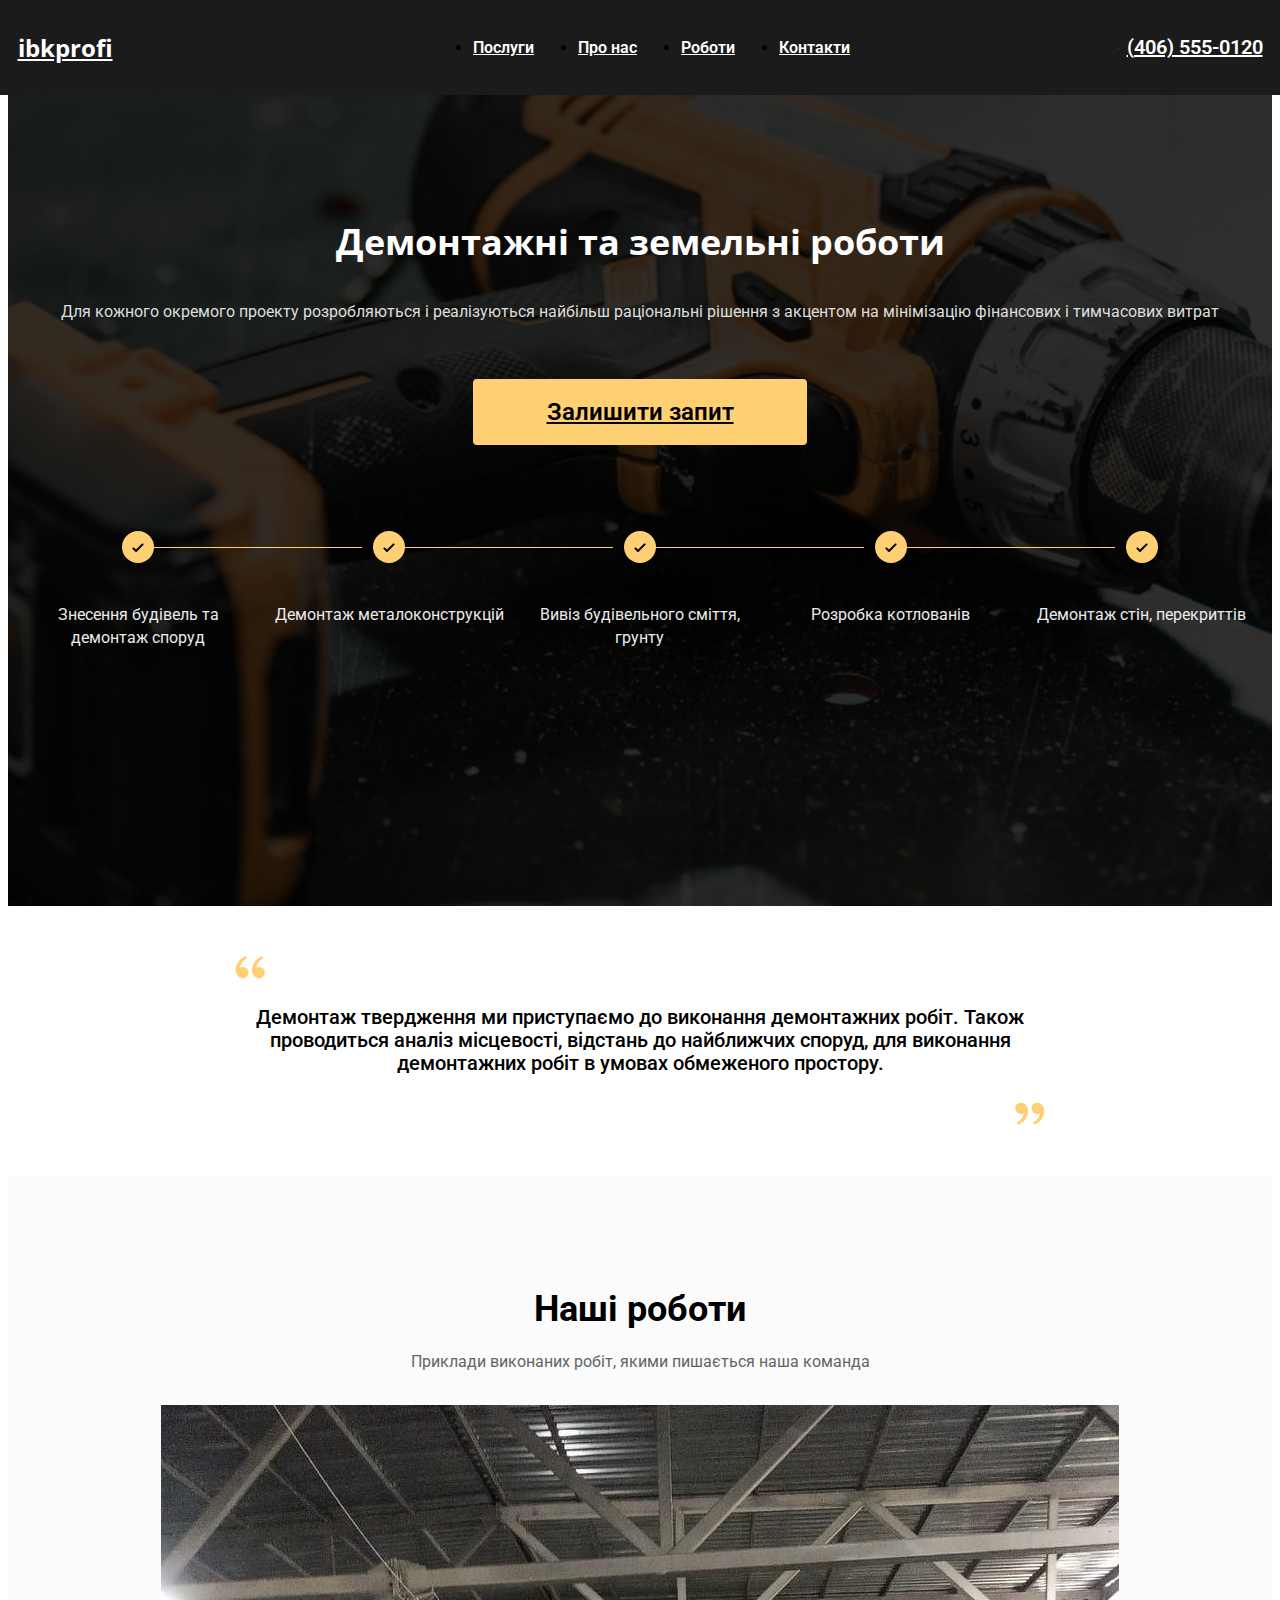
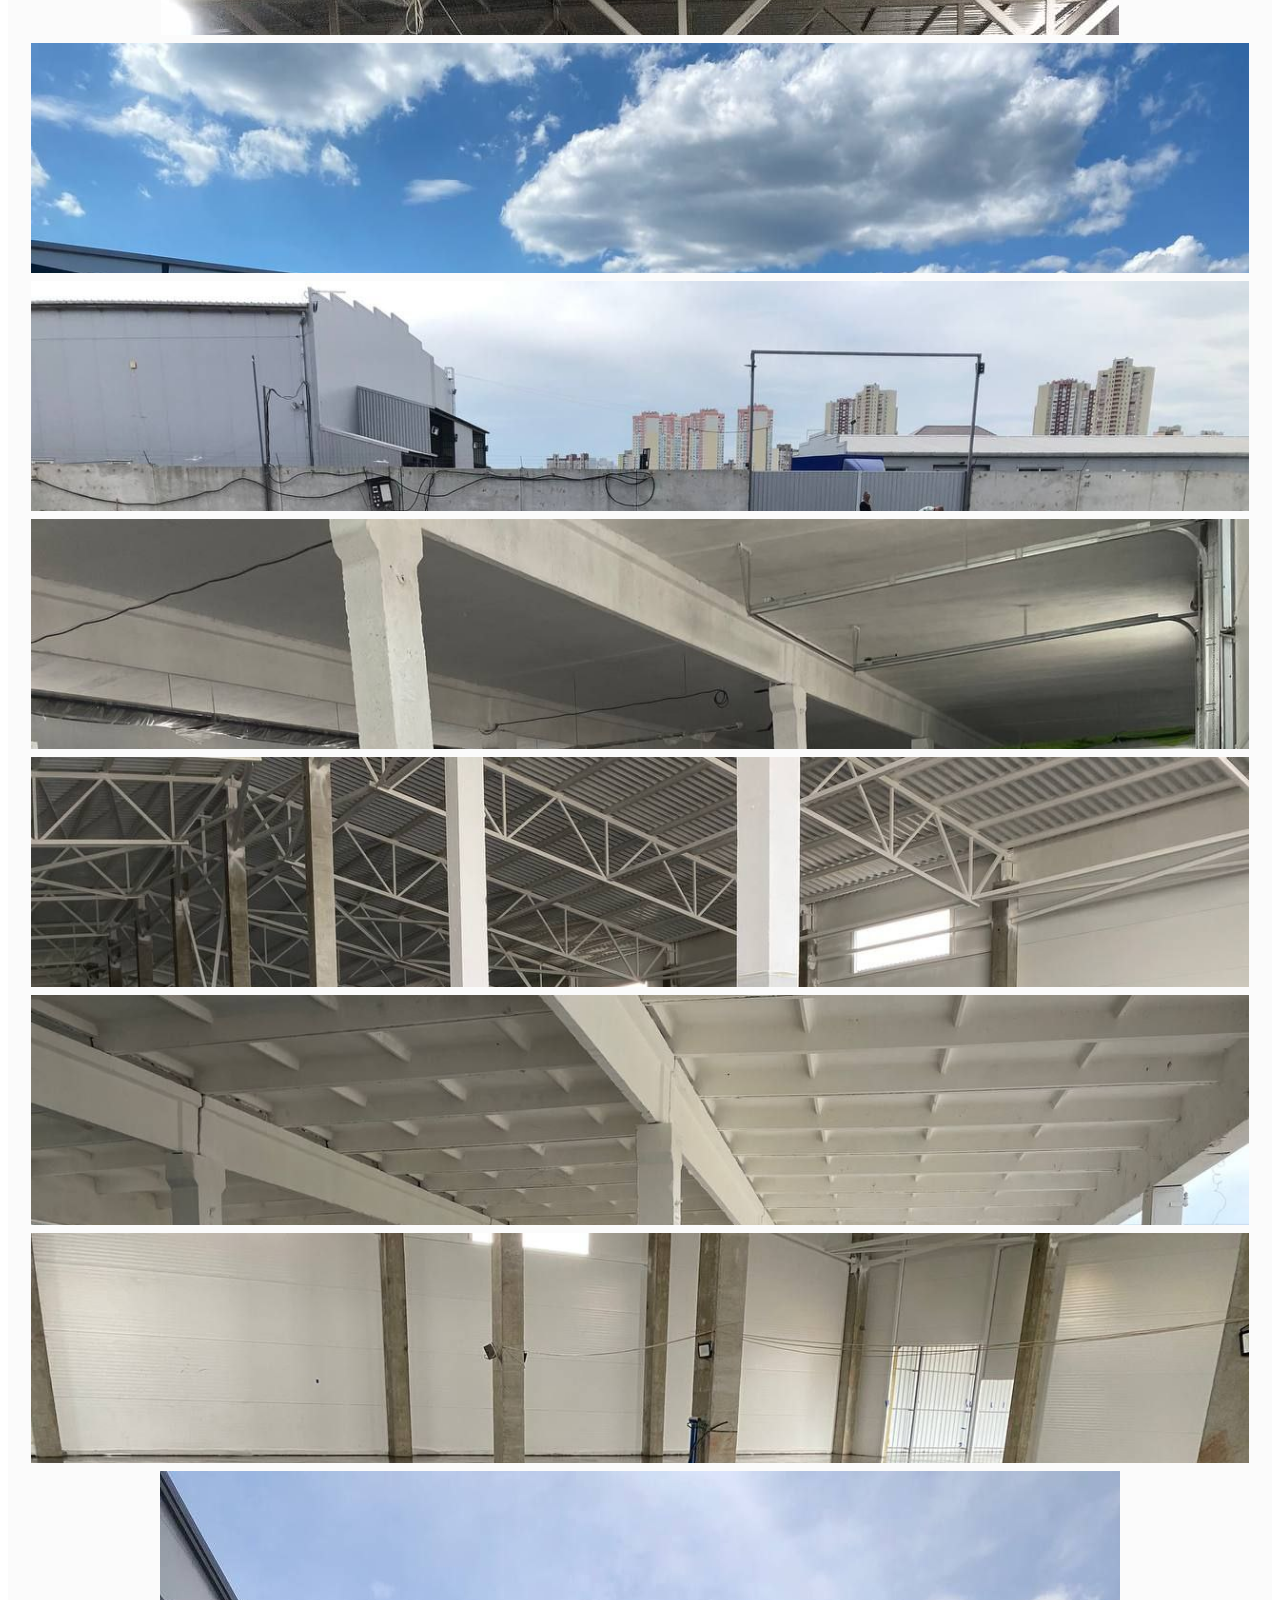
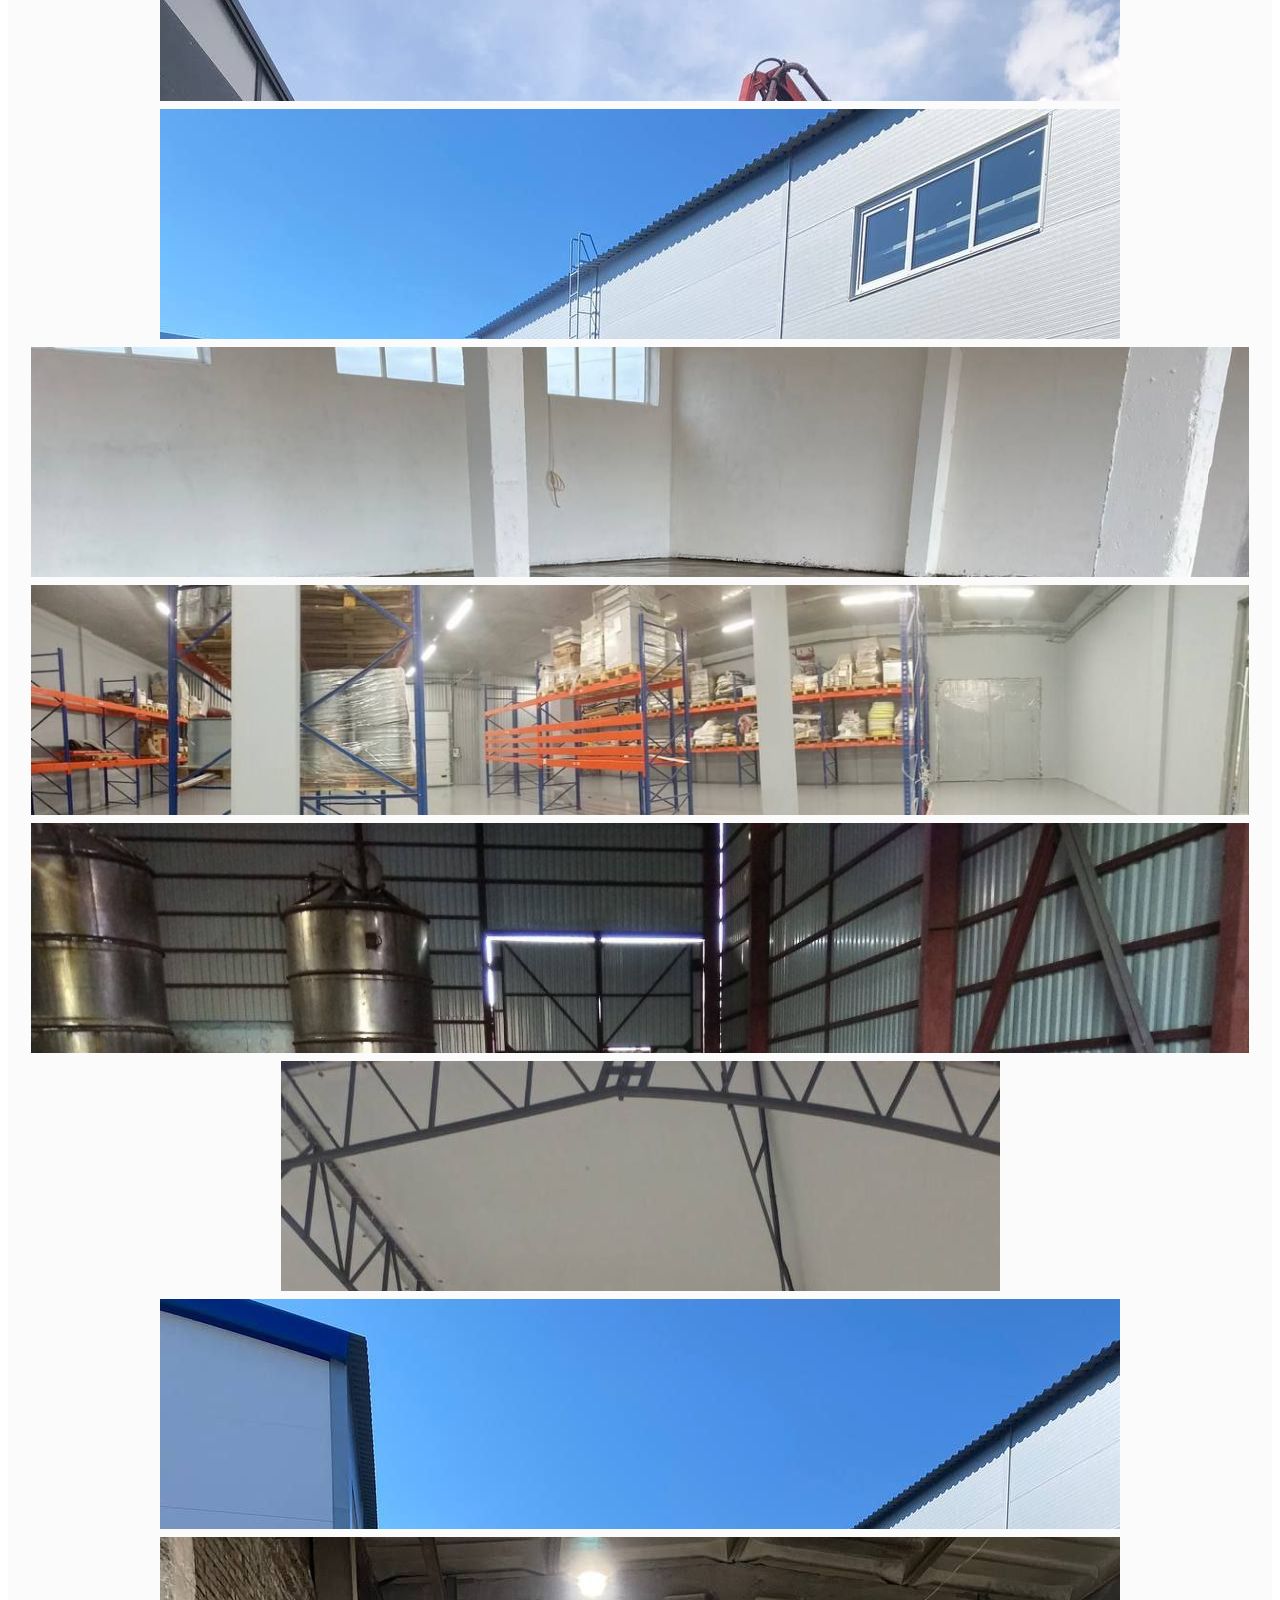
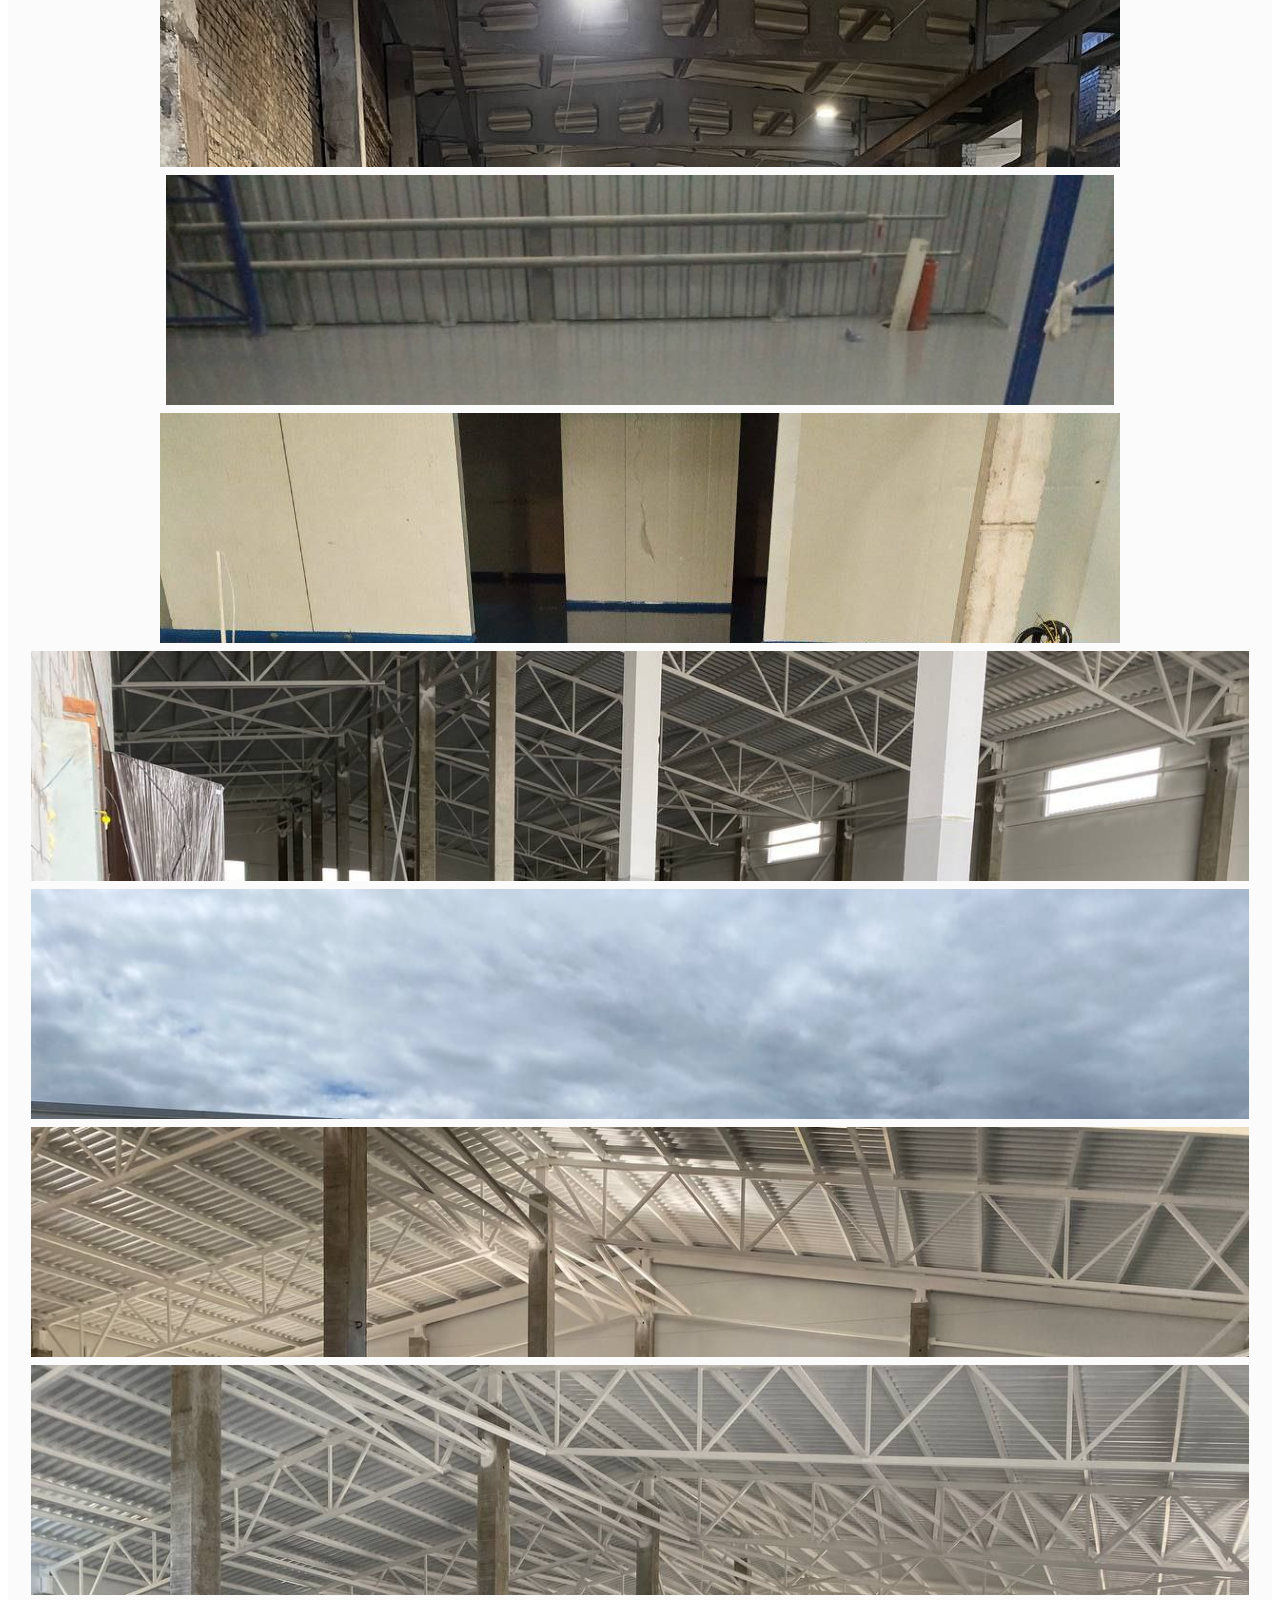
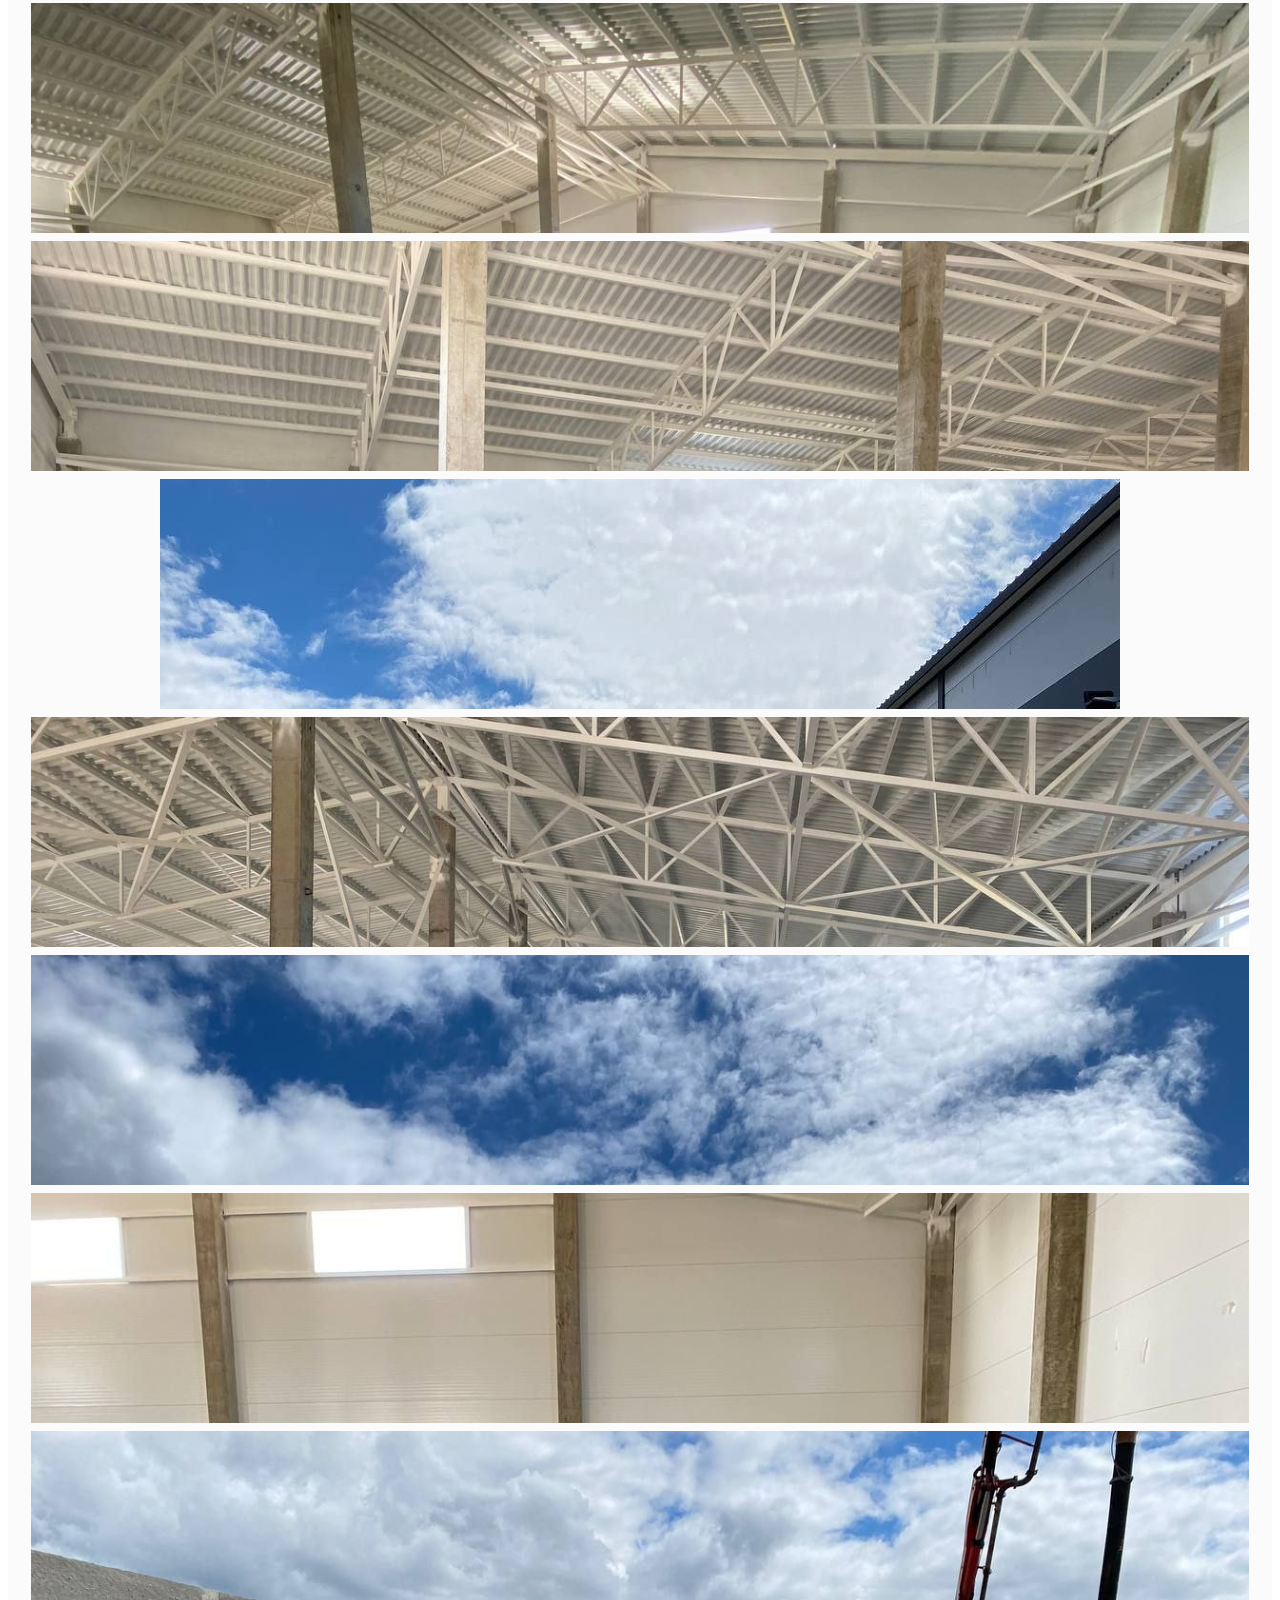
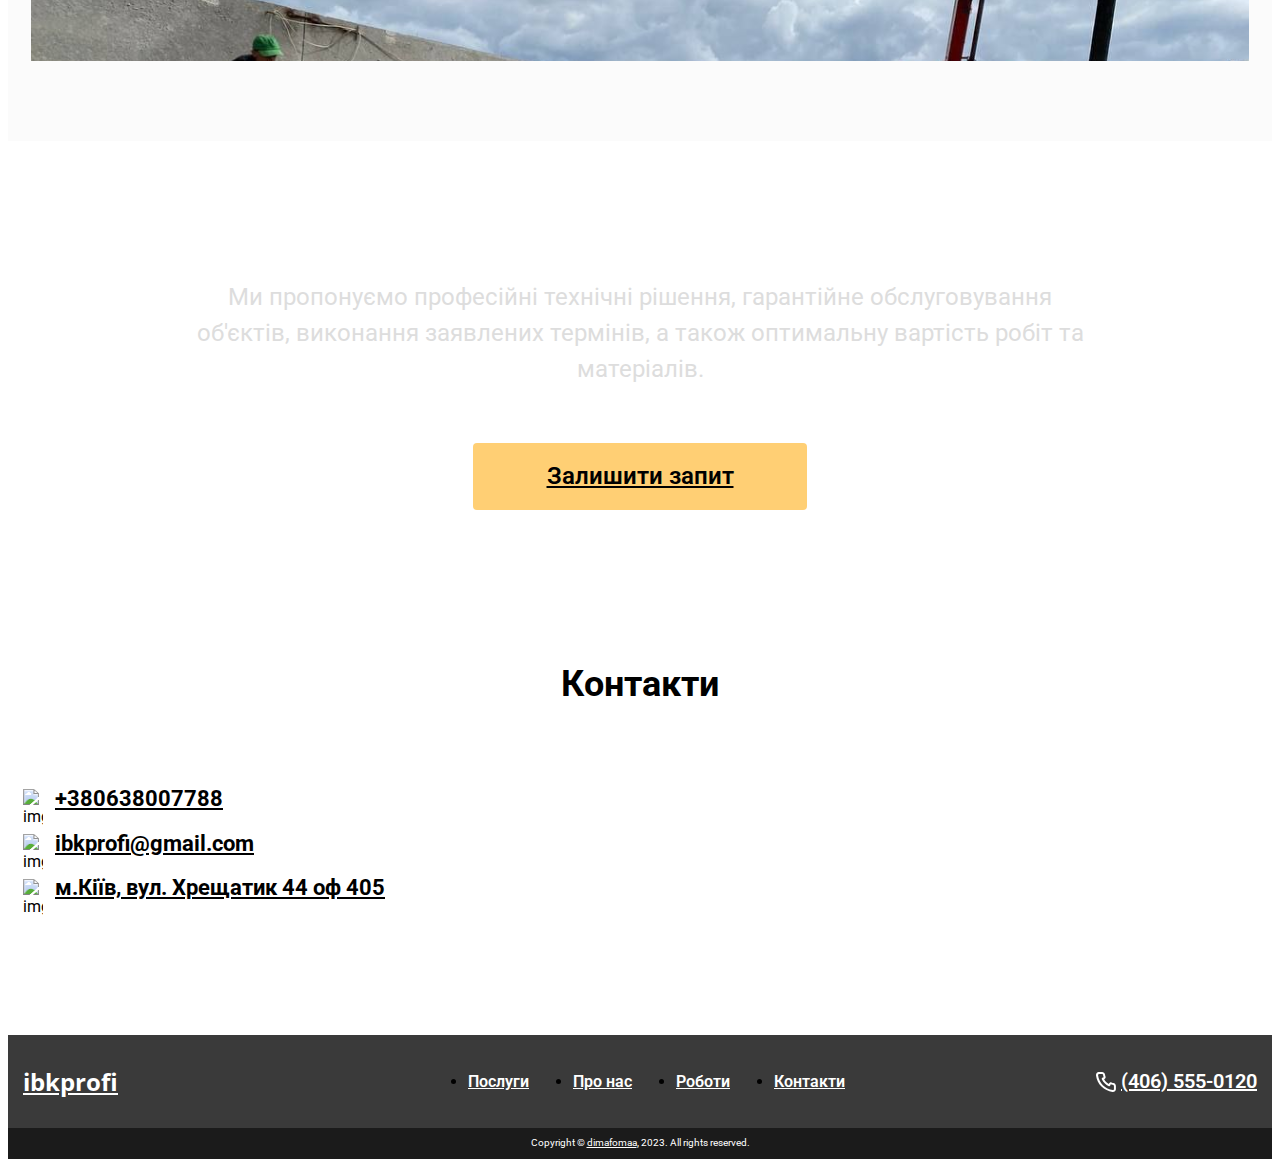
==== dismantling.html @ 8e1c9a61 "Add files via upload" ====
<!DOCTYPE html>
<html lang="uk">
<head>
    <meta charset="UTF-8">
    <meta http-equiv="X-UA-Compatible" content="IE=edge">
    <meta name="viewport" content="width=device-width, initial-scale=1.0">

    <link href="https://fonts.googleapis.com/css?family=Roboto:100,300,regular,500700&display=swap" rel="stylesheet">
    <link href="https://fonts.googleapis.com/css?family=Open+Sans:300,regular,500,600,700,800&display=swap" rel="stylesheet">

    <link rel="stylesheet" href="https://cdnjs.cloudflare.com/ajax/libs/magnific-popup.js/1.1.0/magnific-popup.css">


    <link rel="apple-touch-icon" sizes="180x180" href="img/favicon/apple-touch-icon.png">
    <link rel="icon" type="image/png" sizes="32x32" href="img/favicon/favicon-32x32.png">
    <link rel="icon" type="image/png" sizes="16x16" href="img/favicon/favicon-16x16.png">
    <link rel="manifest" href="img/favicon/site.webmanifest">
    <link rel="mask-icon" href="img/favicon/safari-pinned-tab.svg" color="#5bbad5">
    <meta name="msapplication-TileColor" content="#2b5797">
    <meta name="theme-color" content="#000000">
    
    <link rel="stylesheet" href="css/style.css">
    

    <title>Демонтажні та земельні роботи</title>
</head>
<body>
    <div class="wrapper">
    
        <header class="header lock-padding">
            <div class="container">
                <div class="header__inner">
                    <a href="/" class="header__logo">
                        ibkprofi
                    </a>
                    <nav class="menu">
                        <ul class="menu__list">
                            <li class="menu__item">
                                <a href="index.html#service" class="menu__link">Послуги</a>
                            </li>
                            <li class="menu__item">
                                <a href="index.html#about" class="menu__link">Про нас</a>
                            </li>
                            <li class="menu__item">
                                <a href="#work" class="menu__link">Роботи</a>
                            </li>
                            <li class="menu__item">
                                <a href="#contact" class="menu__link">Контакти</a>
                            </li>
                        </ul>
                    </nav>
                    <div class="header__button">
                        <svg width="21" height="20" viewBox="0 0 21 20" xmlns="http://www.w3.org/2000/svg">
                            <path d="M18.44 10.9999C18.22 10.9999 17.99 10.9299 17.77 10.8799C17.3245 10.7817 16.8867 10.6514 16.46 10.4899C15.9961 10.3211 15.4861 10.3299 15.0283 10. 5145C14.5705 10.6991 14.1971 11.0465 13.98 11.4899L13.76 11.9399C12.786 11.398 11.891 10.7251 11.1 9.93987C10.3148 9.14888 9.64182 8.25387 9.1 7.27987L9.52 6.99987C9.96337 6.78278 10.3108 6.4094 10.4954 5.95156C10.68 5.49372 10.6888 4.98378 10.52 4.51987C10.3612 4.09229 10.2309 3.65467 10.13 3.20987C10.08 2.98987 10.04 2.75987 10.01 2.52987C9.88857 1.82549 9.51963 1.18761 8.96962 0.731107C8.41962 0.274605 7.7247 0.0294769 7.01 0.0398681H4.01C3.57903 0.0358215 3.15225 0.124682 2.75871 0.300399C2.36517 0.476116 2.01411 0.734564 1.72943 1.05815C1.44475 1.38174 1.23314 1.76286 1.10899 2.17558C0.984843 2.5883 0.951081 3.02293 1.01 3.44987C1.54274 7.63925 3.45603 11.5317 6.44765 14.5125C9.43928 17.4933 13.3387 19.3924 17.53 19.9099H17.91C18.6474 19.9109 19.3594 19.6404 19.91 19.1499C20.2264 18.8669 20.4791 18.52 20.6515 18.1322C20.8239 17.7443 20.912 17.3243 20.91 16.8999V13.8999C20.8978 13.2053 20.6448 12.5364 20.1943 12.0075C19.7439 11.4786 19.1238 11.1225 18.44 10.9999ZM18.94 16.9999C18.9398 17.1419 18.9094 17.2822 18.8508 17.4115C18.7922 17.5408 18.7067 17.6562 18.6 17.7499C18.4883 17.8463 18.3576 17.9184 18.2164 17.9615C18.0752 18.0045 17.9266 18.0176 17.78 17.9999C14.0349 17.5197 10.5562 15.8064 7.89272 13.1302C5.2292 10.454 3.53241 6.96721 3.07 3.21987C3.05409 3.07339 3.06803 2.9252 3.111 2.78426C3.15397 2.64332 3.22507 2.51256 3.32 2.39987C3.41371 2.2932 3.52906 2.20771 3.65838 2.14909C3.7877 2.09046 3.92802 2.06005 4.07 2.05987H7.07C7.30255 2.05469 7.52962 2.13075 7.71215 2.27494C7.89467 2.41913 8.02121 2.62244 8.07 2.84987C8.11 3.1232 8.16 3.3932 8.22 3.65987C8.33552 4.18701 8.48926 4.70505 8.68 5.20987L7.28 5.85987C7.1603 5.91479 7.05262 5.99281 6.96316 6.08946C6.87369 6.18611 6.8042 6.29948 6.75867 6.42306C6.71314 6.54664 6.69247 6.678 6.69785 6.80959C6.70323 6.94118 6.73454 7.07041 6.79 7.18987C8.2292 10.2726 10.7072 12.7507 13.79 14.1899C14.0335 14.2899 14.3065 14.2899 14.55 14.1899C14.6747 14.1453 14.7893 14.0763 14.8872 13.9871C14.985 13.8978 15.0642 13.79 15.12 13.6699L15.74 12.2699C16.257 12.4547 16.7846 12.6084 17.32 12.7299C17.5867 12.7899 17.8567 12.8399 18.13 12.8799C18.3574 12.9287 18.5607 13.0552 18.7049 13.2377C18.8491 13.4202 18.9252 13.6473 18.92 13.8799L18.94 16.9999Z" fill="#ffffff"/>
                            </svg>

                        <a href="tel:+384065550120" class="header__btn">(406) 555-0120</a>
                    </div>
                    <div class="header__burger">
                        <span></span>
                    </div>
                </div>
            </div>
        </header>
    
        <main class="main">
            <div class="home home-page1">
                <div class="container">
                    <div class="home__inner home-page3__inner">
                        <h1 class="home__title home-page2__title">Демонтажні та земельні роботи</h1>
                        <p class="home__subtitle home-page2__subtitle">Для кожного окремого проекту розробляються і реалізуються найбільш раціональні рішення з акцентом на мінімізацію фінансових і тимчасових витрат</p>
                        <a href="#popup-cons" class="home__btn btn popup-link">Залишити запит</a>
                        <div class="home-page2__items home-page3__items">
                            <div class="home-page2__item home-page3__item">
                                <span>
                                    <img src="img/icon/check-2.svg" alt="img" class="home-page2__img img">
                                </span>
                                <p class="home-page2__text">Знесення будівель 
                                    та демонтаж споруд</p>
                            </div>
                            <div class="home-page2__item home-page3__item">
                                <span>
                                    <img src="img/icon/check-2.svg" alt="img" class="home-page2__img img">
                                </span>
                                <p class="home-page2__text">Демонтаж металоконструкцій</p>
                            </div>
                            <div class="home-page2__item home-page3__item">
                                <span>
                                    <img src="img/icon/check-2.svg" alt="img" class="home-page2__img img">
                                </span>
                                <p class="home-page2__text">Вивіз будівельного
                                    сміття, грунту</p>
                            </div>
                            <div class="home-page2__item home-page3__item">
                                <span>
                                    <img src="img/icon/check-2.svg" alt="img" class="home-page2__img img">
                                </span>
                                <p class="home-page2__text">Розробка
                                    котлованів</p>
                            </div>
                            <div class="home-page2__item home-page3__item">
                                <span>
                                    <img src="img/icon/check-2.svg" alt="img" class="home-page2__img img">
                                </span>
                                <p class="home-page2__text">Демонтаж стін, 
                                    перекриттів</p>
                            </div>
                        </div>
                    </div>
                </div>
            </div>

            <div class="description">
                <div class="container">
                    <div class="description__inner description__inner-page1">
                        <div class="description__item description__item-one description__item-page1">Демонтаж твердження ми приступаємо до виконання демонтажних робіт. Також проводиться аналіз місцевості, відстань до найближчих споруд, для виконання демонтажних робіт в умовах обмеженого простору.
                        </div>
                    </div>
                </div>
            </div>


            <section class="work" id="work">
                <div class="container">
                    <h2 class="work__title title">Наші роботи</h2>
                    <p class="work__subtitle text">Приклади виконаних робіт, якими пишається наша команда</p>
                    
                    <div class="work__container slider">

                        <div class="work__slide">
                            <a href="img/work/w1.jpg" class="work__item">
                                <img src="img/work/w1.jpg" alt="img" class="work__img img">
                            </a>
                        </div>
                        <div class="work__slide">
                            <a href="img/work/w2.jpg" class="work__item">
                                <img src="img/work/w2.jpg" alt="img" class="work__img img">
                            </a>
                        </div>
                        <div class="work__slide">
                            <a href="img/work/w3.jpg" class="work__item">
                                <img src="img/work/w3.jpg" alt="img" class="work__img img">
                            </a>
                        </div>
                        <div class="work__slide">
                            <a href="img/work/w4.jpg" class="work__item">
                                <img src="img/work/w4.jpg" alt="img" class="work__img img">
                            </a>
                        </div>
                        <div class="work__slide">
                            <a href="img/work/w5.jpg" class="work__item">
                                <img src="img/work/w5.jpg" alt="img" class="work__img img">
                            </a>
                        </div>
                        <div class="work__slide">
                            <a href="img/work/w6.jpg" class="work__item">
                                <img src="img/work/w6.jpg" alt="img" class="work__img img">
                            </a>
                        </div>
                        <div class="work__slide">
                            <a href="img/work/w7.jpg" class="work__item">
                                <img src="img/work/w7.jpg" alt="img" class="work__img img">
                            </a>
                        </div>
                        <div class="work__slide">
                            <a href="img/work/w8.jpg" class="work__item">
                                <img src="img/work/w8.jpg" alt="img" class="work__img img">
                            </a>
                        </div>
                        <div class="work__slide">
                            <a href="img/work/w9.jpg" class="work__item">
                                <img src="img/work/w9.jpg" alt="img" class="work__img img">
                            </a>
                        </div>
                        <div class="work__slide">
                            <a href="img/work/w10.jpg" class="work__item">
                                <img src="img/work/w10.jpg" alt="img" class="work__img img">
                            </a>
                        </div>
                        <div class="work__slide">
                            <a href="img/work/w11.jpg" class="work__item">
                                <img src="img/work/w11.jpg" alt="img" class="work__img img">
                            </a>
                        </div>
                        <div class="work__slide">
                            <a href="img/work/w12.jpg" class="work__item">
                                <img src="img/work/w12.jpg" alt="img" class="work__img img">
                            </a>
                        </div>
                        <div class="work__slide">
                            <a href="img/work/w13.jpg" class="work__item">
                                <img src="img/work/w13.jpg" alt="img" class="work__img img">
                            </a>
                        </div>
                        <div class="work__slide">
                            <a href="img/work/w14.jpg" class="work__item">
                                <img src="img/work/w14.jpg" alt="img" class="work__img img">
                            </a>
                        </div>
                        <div class="work__slide">
                            <a href="img/work/w15.jpg" class="work__item">
                                <img src="img/work/w15.jpg" alt="img" class="work__img img">
                            </a>
                        </div>
                        <div class="work__slide">
                            <a href="img/work/w16.jpg" class="work__item">
                                <img src="img/work/w16.jpg" alt="img" class="work__img img">
                            </a>
                        </div>                  
                        <div class="work__slide">
                            <a href="img/work/w17.jpg" class="work__item">
                                <img src="img/work/w17.jpg" alt="img" class="work__img img">
                            </a>
                        </div>                  
                        <div class="work__slide">
                            <a href="img/work/w18.jpg" class="work__item">
                                <img src="img/work/w18.jpg" alt="img" class="work__img img">
                            </a>
                        </div>                  
                        <div class="work__slide">
                            <a href="img/work/w19.jpg" class="work__item">
                                <img src="img/work/w19.jpg" alt="img" class="work__img img">
                            </a>
                        </div>                  
                        <div class="work__slide">
                            <a href="img/work/w20.jpg" class="work__item">
                                <img src="img/work/w20.jpg" alt="img" class="work__img img">
                            </a>
                        </div>                  
                        <div class="work__slide">
                            <a href="img/work/w21.jpg" class="work__item">
                                <img src="img/work/w21.jpg" alt="img" class="work__img img">
                            </a>
                        </div>                  
                        <div class="work__slide">
                            <a href="img/work/w22.jpg" class="work__item">
                                <img src="img/work/w22.jpg" alt="img" class="work__img img">
                            </a>
                        </div>                  
                        <div class="work__slide">
                            <a href="img/work/w23.jpg" class="work__item">
                                <img src="img/work/w23.jpg" alt="img" class="work__img img">
                            </a>
                        </div>                  
                        <div class="work__slide">
                            <a href="img/work/w24.jpg" class="work__item">
                                <img src="img/work/w24.jpg" alt="img" class="work__img img">
                            </a>
                        </div>                  
                        <div class="work__slide">
                            <a href="img/work/w25.jpg" class="work__item">
                                <img src="img/work/w25.jpg" alt="img" class="work__img img">
                            </a>
                        </div>                  
                        <div class="work__slide">
                            <a href="img/work/w26.jpg" class="work__item">
                                <img src="img/work/w26.jpg" alt="img" class="work__img img">
                            </a>
                        </div>                  
                        <div class="work__slide">
                            <a href="img/work/w27.jpg" class="work__item">
                                <img src="img/work/w27.jpg" alt="img" class="work__img img">
                            </a>
                        </div>                  
                        <div class="work__slide">
                            <a href="img/work/w28.jpg" class="work__item">
                                <img src="img/work/w28.jpg" alt="img" class="work__img img">
                            </a>
                        </div>                  
                        
                    </div>                    

                </div>
            </section>
            

            <section class="cooperation">
                <div class="container">
                    <div class="cooperation__inner">
                        <h2 class="cooperation__title">Професійний демонтаж</h2>
                        <p class="cooperation__subtitle">Ми пропонуємо професійні технічні рішення, гарантійне обслуговування об'єктів, виконання заявлених термінів, а також оптимальну вартість робіт та матеріалів.</p>
                        <a href="#popup-cons" class="cooperation__btn btn popup-link">Залишити запит</a>
                    </div>
                </div>
            </section>

            <section class="contact" id="contact">
                <div class="container">
                    <h2 class="contact__title title">Контакти</h2>
                    <div class="contact__inner">
                        <div class="contact__item">
                            <div class="contact__block">
                                <div class="contact__image">
                                    <img src="img/icon/phone-form.svg" alt="img" class="contact__img img">
                                </div>
                                <a href="tel:+380638007788" class="contact__link">+380638007788</a>
                            </div>
                            <div class="contact__block">
                                <div class="contact__image">
                                    <img src="img/icon/mail.svg" alt="img" class="contact__img img">
                                </div>
                                <a href="mailto:ibkprofi@gmail.com" class="contact__link">ibkprofi@gmail.com</a>
                            </div>
                            <div class="contact__block">
                                <div class="contact__image">
                                    <img src="img/icon/location.svg" alt="img" class="contact__img img">
                                </div>
                                <a href="https://www.google.com.ua/maps/place/%D0%B2%D1%83%D0%BB%D0%B8%D1%86%D1%8F+%D0%A5%D1%80%D0%B5%D1%89%D0%B0%D1%82%D0%B8%D0%BA,+44,+405,+%D0%9A%D0%B8%D1%97%D0%B2,+02000/@50.4439564,30.5181453,17z/data=!3m1!4b1!4m5!3m4!1s0x40d4ce56094d696b:0x90a67da9698e6438!8m2!3d50.443953!4d30.520334?hl=ru" class="contact__link" target="_blank">м.Кіїв, вул. Хрещатик 44 оф 405</a>
                            </div>
                        </div>
                        <div class="contact__item contact__item--map">
                            <iframe src="https://www.google.com/maps/embed?pb=!1m18!1m12!1m3!1d2540.846681366338!2d30.518145315546878!3d50.44395639571412!2m3!1f0!2f0!3f0!3m2!1i1024!2i768!4f13.1!3m3!1m2!1s0x40d4ce56094d696b%3A0x90a67da9698e6438!2z0LLRg9C70LjRhtGPINCl0YDQtdGJ0LDRgtC40LosIDQ0LCA0MDUsINCa0LjRl9CyLCAwMjAwMA!5e0!3m2!1sru!2sua!4v1680548591097!5m2!1sru!2sua"  style="border:0;" allowfullscreen="" loading="lazy" referrerpolicy="no-referrer-when-downgrade"></iframe>
                        </div>
                    </div>
                </div>
            </section>
        </main>
    
        <footer class="footer">
            <div class="container">
                <div class="footer__inner">
                    <a href="/" class="footer__logo">
                        ibkprofi
                    </a>
                    <nav class="menu-footer">
                        <ul class="menu-footer__list">
                            <li class="menu-footer__item">
                                <a href="index.html#service" class="footer__link">Послуги</a>
                            </li>
                            <li class="menu-footer__item">
                                <a href="index.html#about" class="footer__link">Про нас</a>
                            </li>
                            <li class="menu-footer__item">
                                <a href="#work" class="footer__link">Роботи</a>
                            </li>
                            <li class="menu-footer__item">
                                <a href="#contact" class="footer__link">Контакти</a>
                            </li>
                        </ul>
                    </nav>
                    <div class="footer__button">
                        <svg width="21" height="20" viewBox="0 0 21 20" xmlns="http://www.w3.org/2000/svg">
                            <path d="M18.44 10.9999C18.22 10.9999 17.99 10.9299 17.77 10.8799C17.3245 10.7817 16.8867 10.6514 16.46 10.4899C15.9961 10.3211 15.4861 10.3299 15.0283 10.5145C14.5705 10.6991 14.1971 11.0465 13.98 11.4899L13.76 11.9399C12.786 11.398 11.891 10.7251 11.1 9.93987C10.3148 9.14888 9.64182 8.25387 9.1 7.27987L9.52 6.99987C9.96337 6.78278 10.3108 6.4094 10.4954 5.95156C10.68 5.49372 10.6888 4.98378 10.52 4.51987C10.3612 4.09229 10.2309 3.65467 10.13 3.20987C10.08 2.98987 10.04 2.75987 10.01 2.52987C9.88857 1.82549 9.51963 1.18761 8.96962 0.731107C8.41962 0.274605 7.7247 0.0294769 7.01 0.0398681H4.01C3.57903 0.0358215 3.15225 0.124682 2.75871 0.300399C2.36517 0.476116 2.01411 0.734564 1.72943 1.05815C1.44475 1.38174 1.23314 1.76286 1.10899 2.17558C0.984843 2.5883 0.951081 3.02293 1.01 3.44987C1.54274 7.63925 3.45603 11.5317 6.44765 14.5125C9.43928 17.4933 13.3387 19.3924 17.53 19.9099H17.91C18.6474 19.9109 19.3594 19.6404 19.91 19.1499C20.2264 18.8669 20.4791 18.52 20.6515 18.1322C20.8239 17.7443 20.912 17.3243 20.91 16.8999V13.8999C20.8978 13.2053 20.6448 12.5364 20.1943 12.0075C19.7439 11.4786 19.1238 11.1225 18.44 10.9999ZM18.94 16.9999C18.9398 17.1419 18.9094 17.2822 18.8508 17.4115C18.7922 17.5408 18.7067 17.6562 18.6 17.7499C18.4883 17.8463 18.3576 17.9184 18.2164 17.9615C18.0752 18.0045 17.9266 18.0176 17.78 17.9999C14.0349 17.5197 10.5562 15.8064 7.89272 13.1302C5.2292 10.454 3.53241 6.96721 3.07 3.21987C3.05409 3.07339 3.06803 2.9252 3.111 2.78426C3.15397 2.64332 3.22507 2.51256 3.32 2.39987C3.41371 2.2932 3.52906 2.20771 3.65838 2.14909C3.7877 2.09046 3.92802 2.06005 4.07 2.05987H7.07C7.30255 2.05469 7.52962 2.13075 7.71215 2.27494C7.89467 2.41913 8.02121 2.62244 8.07 2.84987C8.11 3.1232 8.16 3.3932 8.22 3.65987C8.33552 4.18701 8.48926 4.70505 8.68 5.20987L7.28 5.85987C7.1603 5.91479 7.05262 5.99281 6.96316 6.08946C6.87369 6.18611 6.8042 6.29948 6.75867 6.42306C6.71314 6.54664 6.69247 6.678 6.69785 6.80959C6.70323 6.94118 6.73454 7.07041 6.79 7.18987C8.2292 10.2726 10.7072 12.7507 13.79 14.1899C14.0335 14.2899 14.3065 14.2899 14.55 14.1899C14.6747 14.1453 14.7893 14.0763 14.8872 13.9871C14.985 13.8978 15.0642 13.79 15.12 13.6699L15.74 12.2699C16.257 12.4547 16.7846 12.6084 17.32 12.7299C17.5867 12.7899 17.8567 12.8399 18.13 12.8799C18.3574 12.9287 18.5607 13.0552 18.7049 13.2377C18.8491 13.4202 18.9252 13.6473 18.92 13.8799L18.94 16.9999Z" fill="#ffffff"/>
                            </svg>

                        <a href="tel:+384065550120" class="footer__btn">(406) 555-0120</a>
                    </div>
                </div>
            </div>
        </footer>
        <div class="footer__cooper">Copyright © <a href="https://github.com/dimafomaa?tab=repositories" class="footer__link-bio" target="_blank">dimafomaa</a>, 2023. All rights reserved.</div>

    </div>
    <!-- <a href="#" class="scroll-up" id="scroll-up">
        <i class="fa-solid fa-angles-up"></i>
    </a> -->

    <div id="popup-cons" class="popup">
        <div class="popup__body">
            <div class="popup__content">
                <a href="#" class="popup__close close-popup">&#10006</a>
                <div class="popup__form">
                    <h2>Залишити запит</h2>
                    <form action="send-mail.php" class="form-cons" id="form">
                        <input type="hidden" name="formData" value="Запит з сайту">
                        <div class="request__input-name">
                            <input class="request-input"  type="text" name="name" placeholder="Ім’я" required>
                        </div>
                        <div class="request__input-tel">
                            <input class="request-input"  type="tel" name="tel" placeholder="Телефон" required>
                        </div>
                        <div class="request__input-mail">
                            <input class="request-input"  type="email" name="email" placeholder="Пошта" required>
                        </div>
                        <button class="popup__btn btn" type="submit">Відправити</button>
                    </form>
                </div>
            </div>
        </div>
    </div>

    <div id="modal-thank" class="popup">
        <div class="popup__body">
            <div class="popup__content">
                <a href="#" class="popup__close close-popup">+</a>
                <div class="popup__form">
                    <h2>Дякуємо</h2>
                    <p>Ваш запит надіслано</p>
                </div>
            </div>
        </div>
    </div>

    <script src="https://code.jquery.com/jquery-3.6.4.min.js" integrity="sha256-oP6HI9z1XaZNBrJURtCoUT5SUnxFr8s3BzRl+cbzUq8=" crossorigin="anonymous"></script>
    <script src="https://cdnjs.cloudflare.com/ajax/libs/magnific-popup.js/1.1.0/jquery.magnific-popup.js"></script>
	<script src="https://kit.fontawesome.com/b2c89e649a.js" crossorigin="anonymous"></script>
    <script src="js/slick.min.js"></script>
    <script src="https://cdnjs.cloudflare.com/ajax/libs/jquery.inputmask/3.3.4/jquery.inputmask.bundle.min.js"></script>
    <script src="js/script.js"></script>

</body>
</html>
---- css/style.css ----
@charset "UTF-8";
@import url("../css/nullstyle.css");
html {
  scroll-behavior: smooth;
}

body {
  font-family: "Roboto", sans-serif;
  font-weight: 400;
  font-size: 16px;
  line-height: 1.45;
}

body.lock {
  overflow: hidden;
}

.wrapper {
  min-height: 100%;
  flex-direction: column;
  display: flex;
  overflow: hidden;
}

.main {
  flex: 1 1 auto;
}

.container {
  max-width: 1245px;
  margin: 0 auto;
  padding: 0 15px;
}

.btn {
  color: #000000;
  padding: 16px 32px;
  background-color: #FFCF74;
  border-radius: 4px;
  width: 270px;
  font-weight: 600;
  font-size: 24px;
  display: inline-block;
  transition: all 0.3s ease-in-out;
  text-align: center;
}
.btn:hover {
  transform: translateY(-5px);
  background-color: #ebbb63;
}
@media (max-width: 450px) {
  .btn {
    width: 100%;
    display: inline-block;
  }
}

.img {
  max-width: 100%;
}

.title {
  font-weight: 700;
  font-size: 36px;
  line-height: 1.36;
  color: #000000;
  text-align: center;
  margin-bottom: 44px;
}

.text {
  color: #646464;
}

.header {
  padding: 20px 0;
  position: fixed;
  width: 100%;
  top: 0;
  left: 0;
  z-index: 50;
  background-color: #1B1B1B;
}
.header::after {
  content: "";
  position: absolute;
  top: 0;
  left: 0;
  width: 100%;
  height: 100%;
  background-color: #1B1B1B;
  z-index: 5;
}
@media (max-width: 768px) {
  .header {
    padding: 10px 0;
  }
}
.header__inner {
  display: flex;
  justify-content: space-between;
  align-items: center;
}
.header__logo {
  font-family: "Open Sans", sans-serif;
  margin-right: 20px;
  position: relative;
  z-index: 6;
  color: #fff;
  font-weight: 700;
  font-size: 24px;
  line-height: 33px;
}
.header__button {
  position: relative;
  z-index: 6;
  display: flex;
  align-items: center;
  transition: all 0.3s ease-in-out;
}
@media (max-width: 768px) {
  .header__button {
    position: fixed;
    bottom: -100%;
    right: 0;
    padding: 5px;
    width: 100%;
    color: #1B1B1B;
    background-color: #ebbb63;
    text-align: center;
    justify-content: center;
  }
  .header__button.active {
    bottom: 0;
  }
}
@media (max-width: 768px) and (max-width: 570px) {
  .header__button {
    font-size: 27px;
  }
}
.header__btn {
  font-weight: 600;
  font-size: 20px;
  color: #FFFFFF;
  transition: all 0.3s ease-in-out;
  display: inline-block;
  position: relative;
  margin-left: 5px;
}
.header__btn:hover {
  color: #FFCF74;
}
@media (max-width: 768px) {
  .header__btn {
    font-size: 28px;
    color: #fff;
  }
}
.header__burger {
  display: none;
}
@media (max-width: 768px) {
  .header__burger {
    display: block;
    position: relative;
    height: 5px;
    width: 60px;
    z-index: 50;
    transition: all 0.3s ease;
  }
  .header__burger::before, .header__burger::after {
    content: "";
    position: absolute;
    height: 5px;
    background: #fff;
    margin: auto;
    width: 100%;
    transition: all 0.3s ease-in-out;
  }
  .header__burger::before {
    top: 5px;
    right: 0;
    width: 75%;
    transform-origin: right;
  }
  .header__burger::after {
    bottom: 5px;
    right: 0;
    width: 100%;
    transform-origin: right;
  }
  .header__burger.active::after {
    width: 75%;
  }
  .header__burger.active::before {
    width: 100%;
  }
}

.menu {
  position: relative;
  z-index: 6;
  margin-left: 50px;
}
@media (max-width: 768px) {
  .menu {
    position: fixed;
    top: 0;
    right: -100%;
    height: 100%;
    width: 100%;
    background: #1B1B1B;
    padding: 100px 15px 0 0;
    overflow: auto;
    transition: all 0.3s ease-in-out;
    z-index: 5;
    margin-left: 0;
  }
}
.menu.active {
  right: 0;
}
.menu__list {
  display: flex;
  align-items: center;
  gap: 44px;
}
@media (max-width: 768px) {
  .menu__list {
    display: block;
    text-align: right;
  }
}
@media (max-width: 768px) {
  .menu__item {
    margin-bottom: 40px;
    display: block;
  }
}
.menu__link {
  color: #fff;
  position: relative;
  font-weight: 600;
  font-size: 16px;
  line-height: 19px;
}
.menu__link:after {
  content: "";
  display: block;
  position: absolute;
  left: 50%;
  transform: translateX(-50%);
  width: 0;
  /*задаём длинну линии до наведения курсора*/
  height: 2px;
  /*задаём ширину линии*/
  background: #FFCF74;
  /*задаём цвет линии*/
  transition: all 0.3s ease-in-out;
}
.menu__link:hover:after, .menu__link:focus:after {
  width: 100%;
  /*устанавливаем значение 100% чтобы ссылка подчёркивалась полностью*/
}
@media (max-width: 768px) {
  .menu__link {
    font-size: 32px;
  }
}
@media (max-width: 570px) {
  .menu__link {
    font-size: 27px;
  }
}

@media (max-width: 768px) {
  .menu__item:nth-child(4) {
    margin-bottom: 70px;
  }
}

.home {
  background-image: url("../img/bg.jpg");
  background-repeat: no-repeat;
  background-size: cover;
  background-position: center;
  padding: 190px 0;
}
@media (max-width: 450px) {
  .home {
    padding-top: calc(130px + 60 * (100vw - 320px) / 130);
    padding-bottom: calc(130px + 60 * (100vw - 320px) / 130);
  }
}
.home__inner {
  text-align: center;
  max-width: 750px;
  margin: 0 auto;
  display: flex;
  flex-direction: column;
  align-items: center;
  justify-content: center;
}
.home__title {
  font-family: "Open Sans";
  font-weight: 700;
  font-size: 64px;
  line-height: 1.35;
  color: #FFCF74;
  margin-bottom: 24px;
}
@media (max-width: 768px) {
  .home__title {
    font-size: calc(33px + 31 * (100vw - 320px) / 448);
  }
}
.home__subtitle {
  font-size: 24px;
  line-height: 1.5;
  color: #FFFFFF;
  margin-bottom: 56px;
}
@media (max-width: 768px) {
  .home__subtitle {
    font-size: calc(16px + 8 * (100vw - 320px) / 448);
  }
}
@media (max-width: 450px) {
  .home__btn {
    width: 100%;
    display: inline-block;
  }
}

.home-page1 {
  background-image: url("../img/bg-p1.jpg");
}
@media (max-width: 550px) {
  .home-page1 {
    padding-bottom: 30px;
  }
}

.home-page2 {
  background-image: url("../img/bg-p2.jpg");
}
.home-page2__inner {
  max-width: 806px;
}
@media (max-width: 450px) {
  .home-page2__inner {
    max-width: 100%;
  }
}
.home-page2__title {
  font-family: "Open Sans";
  font-weight: 700;
  font-size: 36px;
  line-height: 1.1;
  color: #FFFFFF;
}
@media (max-width: 450px) {
  .home-page2__title {
    font-size: 40px;
  }
}
.home-page2__subtitle {
  font-size: 16px;
  line-height: 1.3;
  color: #DDDDDD;
}
@media (max-width: 400px) {
  .home-page2__subtitle {
    font-size: 14px;
  }
}
.home-page2__items {
  margin-top: 86px;
  display: grid;
  grid-template-columns: repeat(3, 1fr);
  text-align: center;
  gap: 20px;
}
@media (max-width: 550px) {
  .home-page2__items {
    display: block;
    margin-top: 56px;
  }
}
.home-page2__item {
  color: #fff;
  text-align: center;
  z-index: 2;
  position: relative;
  z-index: 2;
}
@media (max-width: 550px) {
  .home-page2__item {
    margin-bottom: 16px;
    display: flex;
    gap: 10px;
    align-items: center;
    margin-bottom: 50px;
  }
}
.home-page2__item span {
  background-image: url();
  color: #000000;
  background-color: #FFCF74;
  align-items: center;
  justify-content: center;
  width: 32px;
  height: 32px;
  border-radius: 50%;
  margin-bottom: 24px;
  display: inline-flex;
  position: relative;
}
@media (max-width: 550px) {
  .home-page2__item span {
    flex: 0 0 32px;
    margin-bottom: 0;
  }
}
.home-page2__item span::after {
  content: "";
  display: block;
  width: 250px;
  height: 1px;
  background-color: #FFCF74;
  position: absolute;
  top: 16px;
  left: 30px;
  z-index: -1;
}
@media (max-width: 830px) {
  .home-page2__item span::after {
    width: calc(150px + 100 * (100vw - 500px) / 330);
  }
}
@media (max-width: 550px) {
  .home-page2__item span::after {
    width: 1px;
    height: 100px;
    left: 50%;
  }
}
.home-page2__text {
  font-size: 16px;
  color: #EBEBEB;
}
@media (max-width: 550px) {
  .home-page2__text {
    text-align: left;
  }
}

.home-page2__item:nth-child(3) {
  margin-bottom: 0;
}

.home-page2__item:nth-child(3) span::after {
  display: none;
}

.home-page3 {
  background-image: url("../img/bg-p3.jpg");
}
@media (max-width: 550px) {
  .home-page3 {
    padding-bottom: 30px;
  }
}

.home-page3__item span::after {
  content: "";
  display: block;
  width: 210px;
  height: 1px;
  background-color: #FFCF74;
  position: absolute;
  top: 16px;
  left: 30px;
  z-index: -1;
}
@media (max-width: 1150px) {
  .home-page3__item span::after {
    width: calc(105px + 105 * (100vw - 600px) / 550);
  }
}
@media (max-width: 550px) {
  .home-page3__item span::after {
    width: 1px;
    height: 90px;
    left: 50%;
  }
}

.home-page3__items {
  grid-template-columns: repeat(5, 1fr);
}

.home-page3__inner {
  max-width: 100%;
}

.home-page2__item:nth-child(3) {
  margin-bottom: 50px;
}

.home-page3__item:nth-child(3) span::after {
  display: block;
}

.home-page3__item:nth-child(5) span::after {
  display: none;
}

.partners {
  margin: 12px 0;
}
.partners__title {
  font-weight: 600;
  font-size: 16px;
  line-height: 19px;
  color: #000000;
  margin-bottom: 15px;
}
.partners__inner {
  display: flex;
  align-items: center;
  justify-content: space-around;
  gap: 50px;
  animation: scroll-partners 10s linear infinite;
  margin-bottom: 48px;
}

@keyframes scroll-partners {
  0% {
    transform: translateX(100%);
  }
  50% {
    transform: translateX(0%);
  }
  100% {
    transform: translateX(-100%);
  }
}
.selection {
  padding: 80px 0;
  background: #FBFBFB;
}
@media (max-width: 768px) {
  .selection {
    padding: 50px 0;
  }
}
.selection__title {
  margin-bottom: 100px;
}
.selection__inner {
  display: grid;
  grid-template-columns: repeat(3, 1fr);
  gap: 32px;
  text-align: center;
}
@media (max-width: 768px) {
  .selection__inner {
    grid-template-columns: repeat(2, 1fr);
  }
}
@media (max-width: 450px) {
  .selection__inner {
    grid-template-columns: repeat(1, 1fr);
  }
}
.selection__item {
  display: flex;
  flex-direction: column;
  position: relative;
  margin-bottom: 50px;
}
.selection__item span {
  position: absolute;
  top: -55px;
  left: 50%;
  transform: translateX(-50%);
  font-weight: 700;
  font-size: 64px;
  line-height: 1.5;
  color: #000000;
  display: inline-block;
}
.selection__image {
  margin-bottom: 16px;
}
.selection__item--title {
  font-weight: 700;
  font-size: 20px;
  line-height: 1;
  color: #000000;
  min-height: 40px;
}
.selection__text {
  flex: 0 1 auto;
}
.selection__button {
  text-align: center;
  margin-top: 30px;
}
.selection__btn {
  margin: 0 auto;
}

.selection-page2 {
  padding-bottom: 0;
}

.selection__title-page2 {
  margin-bottom: 44px;
}

.selection__subtitle {
  text-align: center;
  max-width: 930px;
  margin: 0 auto 44px;
}

.selection__inner-page2 {
  display: grid;
  grid-template-columns: repeat(4, 1fr);
}
@media (max-width: 990px) {
  .selection__inner-page2 {
    grid-template-columns: repeat(3, 1fr);
  }
}
@media (max-width: 768px) {
  .selection__inner-page2 {
    grid-template-columns: repeat(2, 1fr);
  }
}
@media (max-width: 450px) {
  .selection__inner-page2 {
    grid-template-columns: repeat(1, 1fr);
  }
}

.service {
  padding: 80px 0;
}
@media (max-width: 768px) {
  .service {
    padding: 50px 0;
  }
}
.service__row {
  display: grid;
  grid-template-columns: repeat(3, 1fr);
  gap: 16px;
  text-align: center;
}
@media (max-width: 960px) {
  .service__row {
    grid-template-columns: repeat(2, 1fr);
  }
}
@media (max-width: 650px) {
  .service__row {
    grid-template-columns: repeat(1, 1fr);
  }
}
.service__item {
  display: flex;
  flex-direction: column;
  justify-content: center;
  border: 1px solid #DDDDDD;
  border-radius: 4px;
}
.service__image {
  margin-bottom: 16px;
  height: 200px;
  overflow: hidden;
}
@media (max-width: 650px) {
  .service__image {
    height: auto;
  }
}
.service__img {
  transition: all 0.3s ease-in-out;
  max-width: 100%;
}
.service__item--title {
  font-weight: 700;
  font-size: 24px;
  line-height: 1.16;
  color: #000000;
  margin: 0 auto 16px;
  max-width: 300px;
}
@media (max-width: 450px) {
  .service__item--title {
    padding: 0 10px;
  }
}
.service__block {
  flex: 1 1 auto;
  text-align: left;
  margin: 0 0 22px;
  padding: 0 24px;
}
@media (max-width: 450px) {
  .service__block {
    padding: 0 10px;
  }
}
.service__text {
  margin-bottom: 12px;
  padding-left: 32px;
  position: relative;
}
.service__text::before {
  content: "";
  position: absolute;
  background-image: url("../img/icon/check.svg");
  background-repeat: no-repeat;
  width: 20px;
  height: 20px;
  top: 0;
  left: 0;
}
.service__btn {
  padding: 8px 16px;
  max-width: 125px;
  font-weight: 600;
  font-size: 16px;
  line-height: 24px;
  margin-bottom: 24px;
}

.work {
  background: #FBFBFB;
  padding: 80px 0;
  text-align: center;
}
@media (max-width: 768px) {
  .work {
    padding: 50px 0;
  }
}
.work__title {
  margin-bottom: 12px;
}
.work__subtitle {
  text-align: center;
  margin-bottom: 24px;
}
.work__container {
  position: relative;
}
.work__slide {
  padding: 8px;
  text-align: center;
  overflow: hidden;
  height: 222px;
}
@media (max-width: 1245px) {
  .work__slide {
    height: calc(142px + 80 * (100vw - 849px) / 396);
  }
}
@media (max-width: 849px) {
  .work__slide {
    height: calc(143px + 47 * (100vw - 649px) / 200);
  }
}
@media (max-width: 649px) {
  .work__slide {
    height: calc(145px + 79 * (100vw - 449px) / 200);
  }
}
@media (max-width: 449px) {
  .work__slide {
    height: 222px;
  }
}

.slick-track {
  display: flex;
  justify-content: space-between;
}

.slick-list {
  overflow: hidden;
}

.work__container .slick-dots {
  display: flex;
  align-items: center;
  justify-content: center;
}

.work__container .slick-dots li {
  list-style: none;
  margin: 0 3px;
}

.work__container .slick-dots li.slick-active button {
  background: #FFCF74;
  transition: all 0.3s ease-in-out;
}

.work__container .slick-dots li button {
  font-size: 0;
  width: 12px;
  height: 12px;
  background: #DDDDDD;
  border-radius: 50%;
  cursor: pointer;
}

.work__container .slick-arrow {
  position: absolute;
  bottom: 0;
  font-size: 0;
  width: 8px;
  height: 14px;
  background: transparent;
}

.work__container .slick-arrow.slick-prev {
  left: 40%;
  background-image: url("../img/icon/arrow.svg");
  background-repeat: no-repeat;
  background-size: 100%;
}
@media (max-width: 850px) {
  .work__container .slick-arrow.slick-prev {
    left: 37%;
  }
}
@media (max-width: 650px) {
  .work__container .slick-arrow.slick-prev {
    left: 30%;
  }
}
@media (max-width: 450px) {
  .work__container .slick-arrow.slick-prev {
    left: 0;
  }
}

.work__container .slick-arrow.slick-next {
  right: 40%;
  background-image: url("../img/icon/arrow.svg");
  background-repeat: no-repeat;
  background-size: 100%;
  transform: rotate(180deg);
}
@media (max-width: 850px) {
  .work__container .slick-arrow.slick-next {
    right: 37%;
  }
}
@media (max-width: 650px) {
  .work__container .slick-arrow.slick-next {
    right: 30%;
  }
}
@media (max-width: 450px) {
  .work__container .slick-arrow.slick-next {
    right: 0;
  }
}

.mfp-zoom-out-cur,
.mfp-zoom-out-cur .mfp-image-holder .mfp-close {
  cursor: pointer;
}

.mfp-counter {
  display: none;
}

.about {
  padding: 80px 0;
}
@media (max-width: 768px) {
  .about {
    padding: 50px 0 26px;
  }
}
.about__title {
  margin-bottom: 24px;
}
.about__inner {
  max-width: 1010px;
  margin: 0 auto;
}
.about__item {
  display: flex;
  align-items: center;
  justify-content: space-between;
  gap: 16px;
  margin-bottom: 24px;
}
@media (max-width: 600px) {
  .about__item {
    flex-direction: column;
    margin-bottom: 35px;
  }
}
.about__image {
  flex: 0 1 50%;
}
@media (max-width: 600px) {
  .about__image {
    flex: 0 1 100%;
  }
}
.about__text {
  flex: 0 1 50%;
}

@media (max-width: 600px) {
  .about__item:nth-child(2) {
    flex-direction: column-reverse;
  }
}

.certificates {
  padding: 40px 0;
  background-color: #FBFBFB;
}
.certificates__inner {
  position: relative;
}
.certificates__slide {
  height: auto;
}

.certificates__inner .slick-dots {
  display: flex;
  align-items: center;
  justify-content: center;
}

.certificates__inner .slick-dots li {
  list-style: none;
  margin: 0 3px;
}

.certificates__inner .slick-dots li.slick-active button {
  background: #FFCF74;
  transition: all 0.3s ease-in-out;
}

.certificates__inner .slick-dots li button {
  font-size: 0;
  width: 12px;
  height: 12px;
  background: #DDDDDD;
  border-radius: 50%;
  cursor: pointer;
}

.certificates__inner .slick-arrow {
  position: absolute;
  bottom: 0;
  font-size: 0;
  width: 8px;
  height: 14px;
  background: transparent;
}

.certificates__inner .slick-arrow.slick-prev {
  left: 30%;
  background-image: url("../img/icon/arrow.svg");
  background-repeat: no-repeat;
  background-size: 100%;
}
@media (max-width: 850px) {
  .certificates__inner .slick-arrow.slick-prev {
    left: 17%;
  }
}
@media (max-width: 650px) {
  .certificates__inner .slick-arrow.slick-prev {
    left: 20%;
  }
}
@media (max-width: 450px) {
  .certificates__inner .slick-arrow.slick-prev {
    left: 0;
  }
}

.certificates__inner .slick-arrow.slick-next {
  right: 30%;
  background-image: url("../img/icon/arrow.svg");
  background-repeat: no-repeat;
  background-size: 100%;
  transform: rotate(180deg);
}
@media (max-width: 850px) {
  .certificates__inner .slick-arrow.slick-next {
    right: 17%;
  }
}
@media (max-width: 650px) {
  .certificates__inner .slick-arrow.slick-next {
    right: 20%;
  }
}
@media (max-width: 450px) {
  .certificates__inner .slick-arrow.slick-next {
    right: 0;
  }
}

.cooperation {
  padding: 40px 0;
  background-image: url("../img/cooperation/bg-cooperation.jpg");
  background-repeat: no-repeat;
  background-position: center;
  background-size: cover;
}
.cooperation__inner {
  max-width: 900px;
  text-align: center;
  margin: 0 auto;
}
.cooperation__title {
  font-weight: 600;
  font-size: 32px;
  line-height: 1.5;
  color: #FFFFFF;
  margin-bottom: 24px;
}
@media (max-width: 768px) {
  .cooperation__title {
    font-size: calc(21px + 11 * (100vw - 320px) / 448);
  }
}
.cooperation__subtitle {
  font-size: 24px;
  line-height: 1.5;
  color: #DDDDDD;
  margin-bottom: 56px;
}
@media (max-width: 768px) {
  .cooperation__subtitle {
    font-size: calc(17px + 7 * (100vw - 320px) / 448);
  }
}

.stages {
  padding: 80px 0;
}
@media (max-width: 768px) {
  .stages {
    padding: 50px 0;
  }
}
.stages__title {
  margin-bottom: 24px;
}
@media (max-width: 768px) {
  .stages__title {
    font-size: 32px;
  }
}
.stages__subtitle {
  margin-bottom: 60px;
  text-align: center;
}
.stages__inner {
  display: grid;
  grid-template-columns: repeat(6, 1fr);
  text-align: center;
  gap: 16px;
}
@media (max-width: 950px) {
  .stages__inner {
    grid-template-columns: repeat(5, 1fr);
  }
}
@media (max-width: 750px) {
  .stages__inner {
    grid-template-columns: repeat(4, 1fr);
  }
}
@media (max-width: 620px) {
  .stages__inner {
    grid-template-columns: repeat(3, 1fr);
  }
}
@media (max-width: 450px) {
  .stages__inner {
    grid-template-columns: repeat(1, 1fr);
  }
}
.stages__item {
  position: relative;
  min-width: 126px;
}
@media (max-width: 768px) {
  .stages__item {
    margin-bottom: 80px;
  }
}
.stages__item::after {
  content: "";
  display: block;
  width: 120px;
  height: 1px;
  background-color: #FFCF74;
  position: absolute;
  top: 25px;
  right: -68px;
  z-index: -1;
}
.stages__item--number {
  font-weight: 700;
  font-size: 20px;
  line-height: 1.5;
  width: 50px;
  height: 50px;
  background-color: #FFCF74;
  display: flex;
  align-items: center;
  justify-content: center;
  margin: 0 auto 16px;
  border-radius: 50%;
}
.stages__item--title {
  font-weight: 700;
  font-size: 20px;
  line-height: 1;
  color: #000000;
  min-height: 40px;
}
@media (max-width: 1050px) {
  .stages__item--title {
    min-height: 50px;
  }
}
@media (max-width: 450px) {
  .stages__item--title {
    min-height: 30px;
  }
}
.stages__item--text {
  font-size: 14px;
  line-height: 1.4;
}

@media (max-width: 450px) {
  .stages__item:nth-child(1)::after {
    width: 1px;
    height: 60px;
    right: 50%;
    top: 130px;
  }
}
@media (max-width: 393px) {
  .stages__item:nth-child(1)::after {
    top: 150px;
  }
}

@media (max-width: 450px) {
  .stages__item:nth-child(2)::after {
    width: 1px;
    height: 60px;
    right: 50%;
    top: 130px;
  }
}
@media (max-width: 366px) {
  .stages__item:nth-child(2)::after {
    top: 150px;
  }
}

@media (max-width: 620px) {
  .stages__item:nth-child(3)::after {
    display: none;
  }
}
@media (max-width: 450px) {
  .stages__item:nth-child(3)::after {
    display: block;
    width: 1px;
    height: 60px;
    right: 50%;
    top: 130px;
  }
}

@media (max-width: 750px) {
  .stages__item:nth-child(4)::after {
    display: none;
  }
}
@media (max-width: 620px) {
  .stages__item:nth-child(4)::after {
    display: block;
  }
}
@media (max-width: 450px) {
  .stages__item:nth-child(4)::after {
    width: 1px;
    height: 60px;
    right: 50%;
    top: 130px;
  }
}

@media (max-width: 950px) {
  .stages__item:nth-child(5)::after {
    display: none;
  }
}
@media (max-width: 750px) {
  .stages__item:nth-child(5)::after {
    display: block;
  }
}
@media (max-width: 450px) {
  .stages__item:nth-child(5) {
    display: none;
  }
}

@media (max-width: 450px) {
  .stages__item:nth-child(6) {
    margin-bottom: 0;
  }
}
.stages__item:nth-child(6)::after {
  display: none;
}

.request {
  margin-bottom: 50px;
}
.request__inner {
  display: flex;
  align-items: center;
  justify-content: space-between;
  text-align: center;
}
@media (max-width: 950px) {
  .request__inner {
    flex-direction: column;
  }
}
.request__container {
  background-color: #FFCF74;
  padding-right: 0;
}
@media (max-width: 950px) {
  .request__container {
    padding: 50px 15px;
  }
}
.request__forma {
  flex: 0 1 50%;
}
.request__input-name {
  min-width: 350px;
  max-width: 395px;
  margin: 0 auto;
  position: relative;
}
@media (max-width: 450px) {
  .request__input-name {
    min-width: 100%;
  }
}
.request__input-name::before {
  content: "";
  position: absolute;
  background-image: url("../img/icon/people.svg");
  background-repeat: no-repeat;
  background-size: 100%;
  background-position: center;
  width: 20px;
  height: 20px;
  top: 50%;
  left: 18px;
  transform: translateY(-50%);
}
.request__input-tel {
  min-width: 350px;
  max-width: 395px;
  margin: 0 auto;
  position: relative;
}
@media (max-width: 450px) {
  .request__input-tel {
    min-width: 100%;
  }
}
.request__input-tel::before {
  content: "";
  position: absolute;
  background-image: url("../img/icon/phone-form.svg");
  background-repeat: no-repeat;
  background-size: 100%;
  background-position: center;
  width: 20px;
  height: 20px;
  top: 50%;
  left: 18px;
  transform: translateY(-50%);
}
.request__input-mail {
  min-width: 350px;
  max-width: 395px;
  margin: 0 auto;
  position: relative;
}
@media (max-width: 450px) {
  .request__input-mail {
    min-width: 100%;
  }
}
.request__input-mail::before {
  content: "";
  position: absolute;
  background-image: url("../img/icon/mail.svg");
  background-repeat: no-repeat;
  background-size: 100%;
  background-position: center;
  width: 20px;
  height: 20px;
  top: 50%;
  left: 18px;
  transform: translateY(-50%);
}
.request__btn {
  background-color: #fff;
  max-width: 195px;
  margin-top: 44px;
}
.request__image {
  flex: 0 1 50%;
}
@media (max-width: 950px) {
  .request__image {
    display: none;
  }
}

.request-input {
  display: block;
  background: rgba(255, 255, 255, 0.2);
  border: 1px solid #e6e4e4;
  border-radius: 4px;
  width: 100%;
  min-width: 350px;
  max-width: 395px;
  padding: 12px 12px 12px 50px;
  color: var(--white);
  font-size: 16px;
  margin: 0 auto 16px;
}
.request-input::-moz-placeholder {
  color: rgba(0, 0, 0, 0.4);
}
.request-input::placeholder {
  color: rgba(0, 0, 0, 0.4);
}
@media (max-width: 450px) {
  .request-input {
    min-width: 100%;
  }
}

.question {
  background: #FBFBFB;
  padding: 80px 0;
}
@media (max-width: 768px) {
  .question {
    padding: 50px 0;
  }
}
.question__container {
  max-width: 770px;
  margin: 0 auto;
}
.question__block--item {
  padding: 15px;
  border-bottom: 1px solid #DDDDDD;
}
@media (max-width: 450px) {
  .question__block--item {
    padding: 15px 0;
  }
}
.question__block--title {
  font-weight: 600;
  font-size: 18px;
  line-height: 1.3;
  color: #000000;
  position: relative;
  cursor: pointer;
  padding-left: 35px;
}
.question__block--title::after, .question__block--title::before {
  content: "";
  width: 16px;
  height: 3px;
  position: absolute;
  top: 10px;
  left: 0;
  background-color: #FFCF74;
  transition: all 0.3s ease-in-out;
}
.question__block--title::after {
  transform: rotate(90deg);
}
.question__block--title.active::before {
  transform: rotate(180deg);
}
.question__block--title.active::after {
  transform: rotate(180deg);
}
.question__block--text {
  display: none;
  color: #646464;
  margin-top: 12px;
}

.contact {
  padding: 80px 0;
}
@media (max-width: 768px) {
  .contact {
    padding: 50px 0;
  }
}
.contact__title {
  margin-bottom: 40px;
}
.contact__inner {
  display: flex;
  align-items: center;
  justify-content: space-between;
  gap: 16px;
}
@media (max-width: 768px) {
  .contact__inner {
    flex-direction: column;
  }
}
.contact__item iframe {
  width: 600px;
  height: 200px;
  max-width: 100%;
}
.contact__item--map {
  flex: 0 1 60%;
}
@media (max-width: 900px) {
  .contact__item--map {
    flex: 0 1 50%;
  }
}
.contact__block {
  display: flex;
  align-items: center;
  margin-bottom: 16px;
}
.contact__image {
  margin-right: 12px;
  width: 20px;
  height: 20px;
}
.contact__link {
  font-weight: 700;
  font-size: 22px;
  line-height: 1.3;
  color: #000000;
  transition: all 0.3s ease-in-out;
}
.contact__link:hover {
  color: #FFCF74;
}
@media (max-width: 450px) {
  .contact__link {
    font-size: 16px;
  }
}

.footer {
  padding: 19px 0;
  background: #3A3A3A;
}
.footer__inner {
  display: flex;
  align-items: center;
  justify-content: space-between;
}
@media (max-width: 735px) {
  .footer__inner {
    flex-direction: column;
    gap: 30px;
  }
}
.footer__logo {
  margin-right: 10px;
  color: #fff;
  font-family: "Open Sans";
  font-weight: 700;
  font-size: 24px;
  line-height: 1.3;
}
.footer__link {
  color: #fff;
  position: relative;
  font-weight: 600;
  font-size: 16px;
  line-height: 19px;
}
.footer__link:after {
  content: "";
  display: block;
  position: absolute;
  left: 50%;
  transform: translateX(-50%);
  width: 0;
  /*задаём длинну линии до наведения курсора*/
  height: 2px;
  /*задаём ширину линии*/
  background: #FFCF74;
  /*задаём цвет линии*/
  transition: all 0.3s ease-in-out;
}
.footer__link:hover:after, .footer__link:focus:after {
  width: 100%;
  /*устанавливаем значение 100% чтобы ссылка подчёркивалась полностью*/
}
.footer__button {
  display: flex;
  align-items: center;
}
.footer__btn {
  font-weight: 600;
  font-size: 20px;
  color: #FFFFFF;
  transition: all 0.3s ease-in-out;
  display: inline-block;
  position: relative;
  margin-left: 5px;
  transition: all 0.3s ease-in-out;
}
.footer__btn:hover {
  color: #FFCF74;
}

.menu-footer {
  margin-left: 50px;
}
@media (max-width: 768px) {
  .menu-footer {
    margin-left: 0;
  }
}
.menu-footer__list {
  display: flex;
  align-items: center;
  gap: 44px;
}
@media (max-width: 600px) {
  .menu-footer__list {
    gap: calc(13px + 31 * (100vw - 320px) / 280);
  }
}

.footer__cooper {
  text-align: center;
  padding: 8px 0;
  font-size: 10px;
  background-color: #1B1B1B;
  color: #fff;
}
.footer__cooper a {
  color: #fff;
  transition: all 0.3s ease-in-out;
}
.footer__cooper a:hover {
  color: #FFCF74;
}

.description {
  padding: 100px 0;
}
@media (max-width: 768px) {
  .description {
    padding: 80px 0;
  }
}
.description__inner {
  display: flex;
  align-items: flex-start;
  justify-content: space-between;
  gap: 30px;
}
@media (max-width: 630px) {
  .description__inner {
    flex-direction: column;
  }
}
.description__item {
  flex: 0 1 50%;
  font-weight: 500;
  font-size: 20px;
  line-height: 23px;
}
.description__item span {
  color: #FFCF74;
}
.description__item-one {
  position: relative;
}
.description__item-one::before {
  content: "";
  position: absolute;
  top: -50px;
  left: 0;
  background-image: url("../img/icon/quotes.svg");
  background-repeat: no-repeat;
  background-size: 100%;
  width: 30px;
  height: 30px;
}
.description__item-two {
  position: relative;
}
.description__item-two::before {
  content: "";
  position: absolute;
  bottom: -50px;
  right: 0;
  background-image: url("../img/icon/quotes.svg");
  background-repeat: no-repeat;
  background-size: 100%;
  width: 30px;
  height: 30px;
  transform: rotate(180deg);
}

.description__inner-page1 {
  display: block;
  text-align: center;
  max-width: 810px;
  margin: 0 auto;
}

.description__item-page1 {
  position: relative;
}
.description__item-page1::after {
  content: "";
  position: absolute;
  bottom: -50px;
  right: 0;
  background-image: url("../img/icon/quotes.svg");
  background-repeat: no-repeat;
  background-size: 100%;
  width: 30px;
  height: 30px;
  transform: rotate(180deg);
}

.scroll-up {
  position: fixed;
  right: 30px;
  bottom: -30%;
  display: inline-block;
  font-size: 22px;
  z-index: 10;
  transition: all 0.3s ease-in-out;
  color: #fff;
  width: 40px;
  height: 40px;
  display: flex;
  align-items: center;
  justify-content: center;
  transition: all 0.3s ease-in-out;
  background-color: #ebbb63;
  border-radius: 50px;
  box-shadow: 0 0 55px rgba(235, 187, 99, 0.6588235294);
  animation: scroll 2s ease-in-out alternate infinite;
}

.scroll-up:hover {
  transform: translateY(-5px);
}

.show-scroll {
  bottom: 30px;
}
@media (max-height: 400px) {
  .show-scroll {
    right: 10px;
  }
}

@keyframes scroll {
  0% {
    transform: scale(1.1);
  }
  100% {
    transform: scale(1);
  }
}
.popup {
  position: fixed;
  width: 100%;
  height: 100%;
  background: rgba(0, 0, 0, 0.4);
  top: 0;
  left: 0;
  z-index: 100;
  opacity: 0;
  visibility: hidden;
  overflow-y: auto;
  overflow-x: hidden;
  transition: all 0.3s ease-in-out;
}

.popup__body {
  min-height: 100%;
  display: flex;
  align-items: center;
  justify-content: center;
  padding: 30px 10px 50px;
  transition: all 0.3s ease-in-out;
}

.popup__content {
  max-width: 600px;
  position: relative;
  transition: all 0.3s ease-in-out;
  width: 100%;
}

.popup__close {
  position: absolute;
  right: 20px;
  top: 20px;
  font-size: 24px;
  color: #000000;
  z-index: 101;
  text-decoration: none;
}

.popup__form {
  display: block;
  background: #fff;
  border-radius: 10px;
  padding: 50px;
  position: relative;
  text-align: center;
}

@media (max-width: 450px) {
  .popup__form {
    padding-left: 20px;
    padding-right: 20px;
  }
}
.popup__form h2 {
  font-weight: 700;
  font-size: 28px;
  line-height: 1.22;
  margin-bottom: 20px;
}

@media (max-width: 450px) {
  .popup__form h2 {
    font-size: 20px;
  }
}
.popup__form p {
  font-weight: 400;
  font-size: 16px;
  line-height: 1.12;
  margin-bottom: 30px;
}

@media (max-width: 450px) {
  .popup__form p {
    margin-bottom: calc(20px + 10 * (100vw - 320px) / 540);
    font-size: 14px;
  }
}
.popup__btn {
  margin-top: 56px;
}

.popup.open {
  opacity: 1;
  visibility: visible;
}
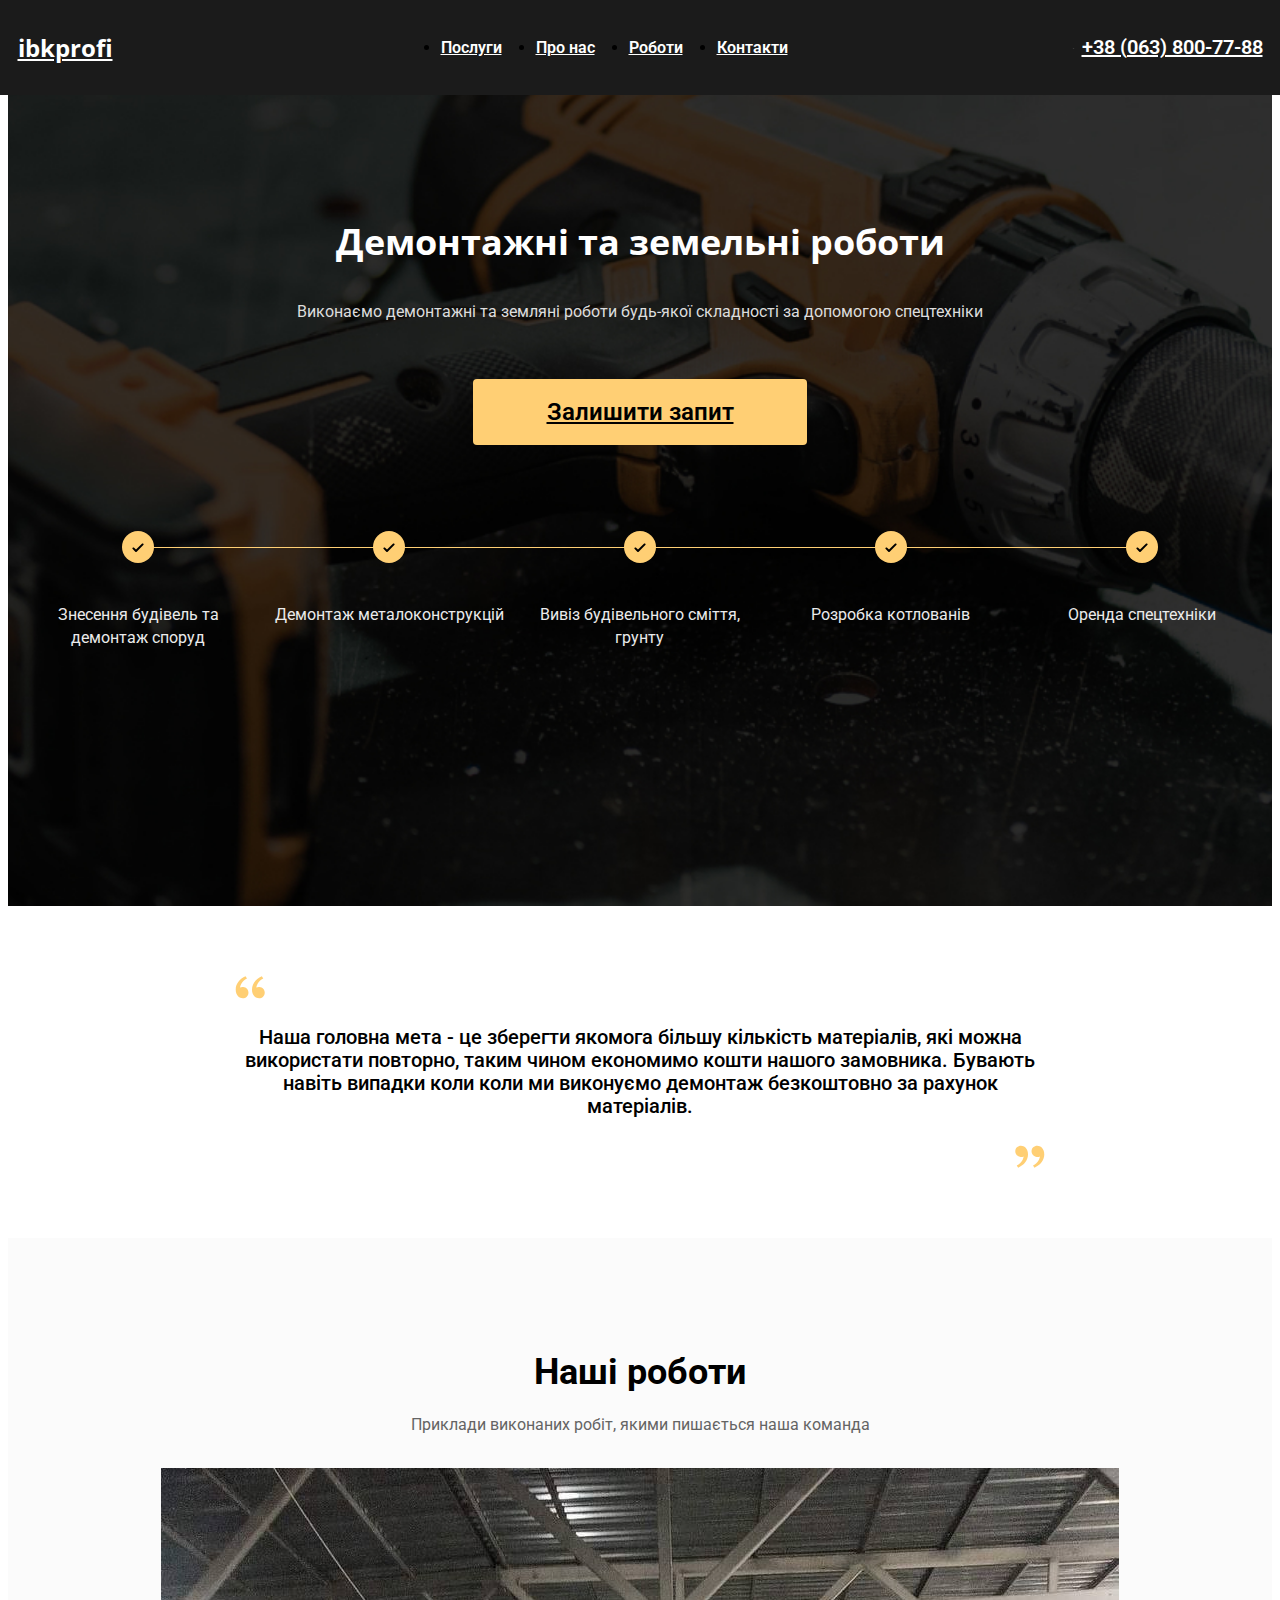
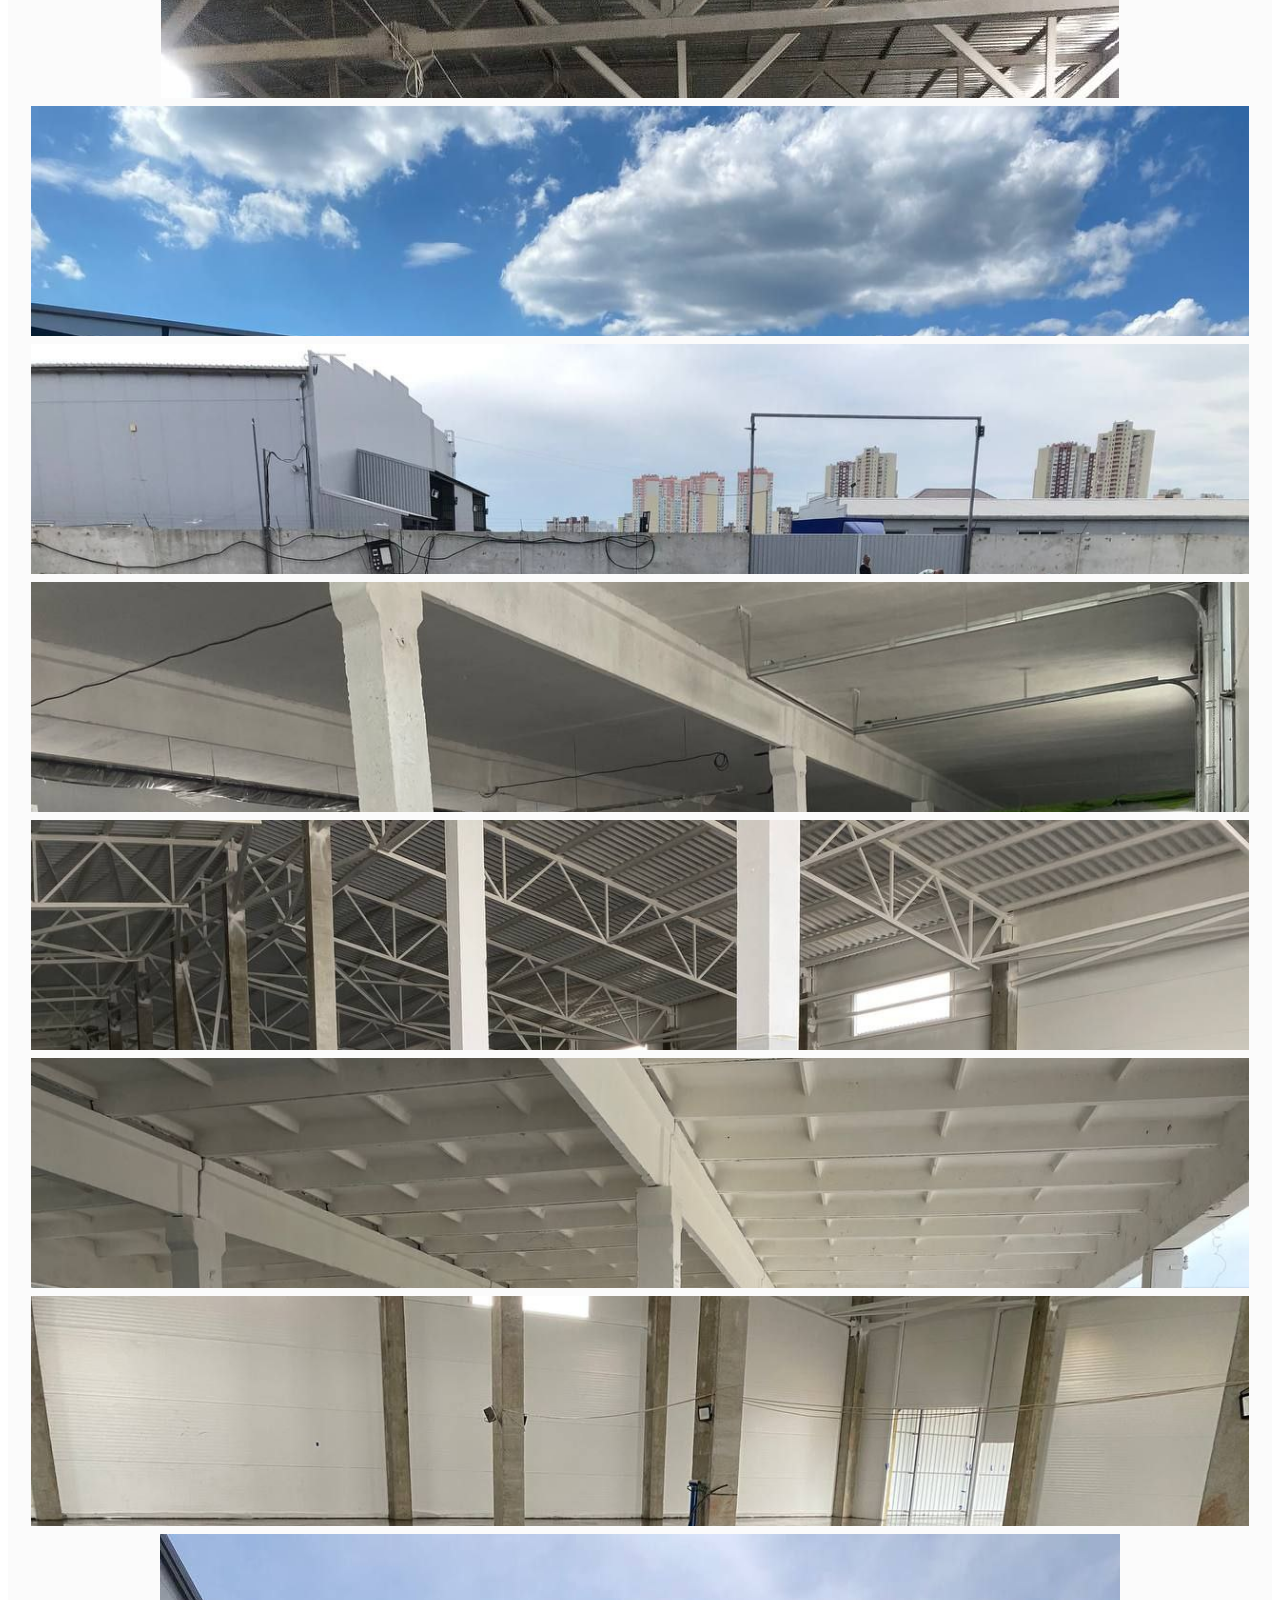
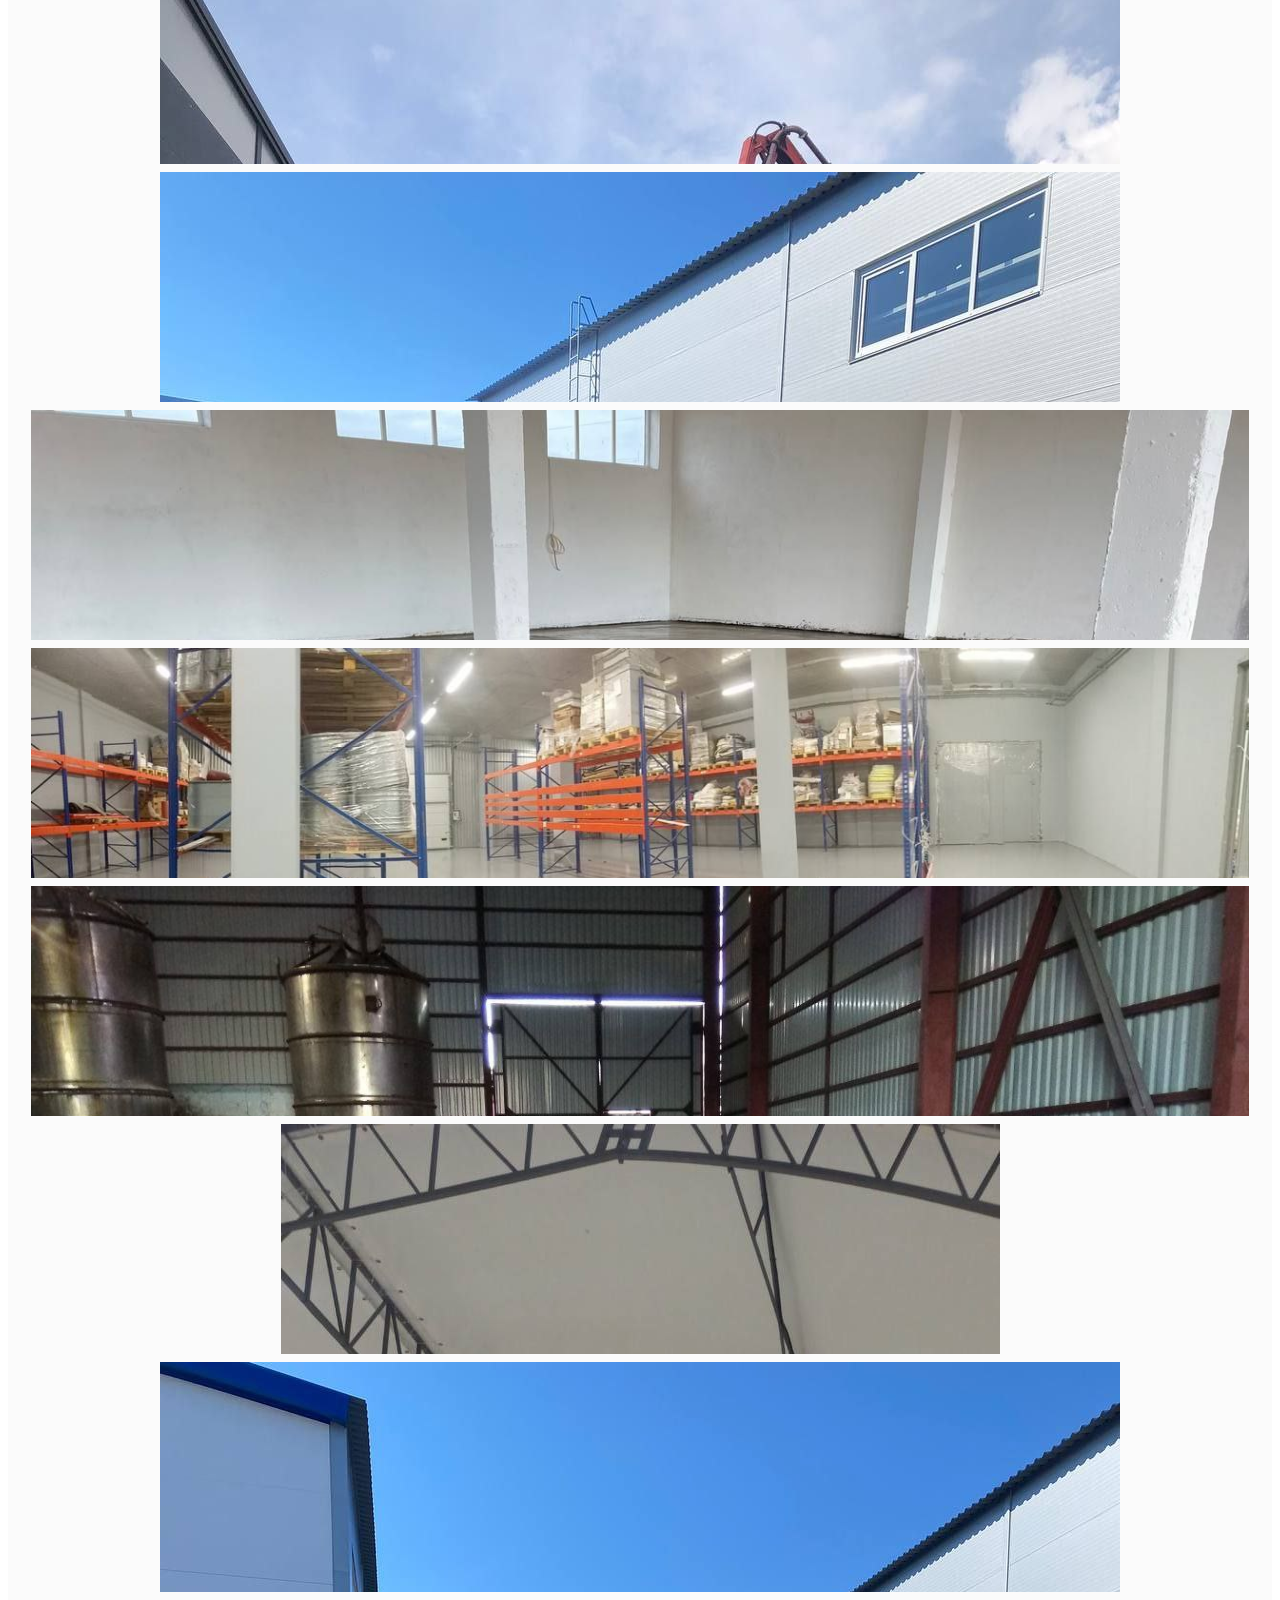
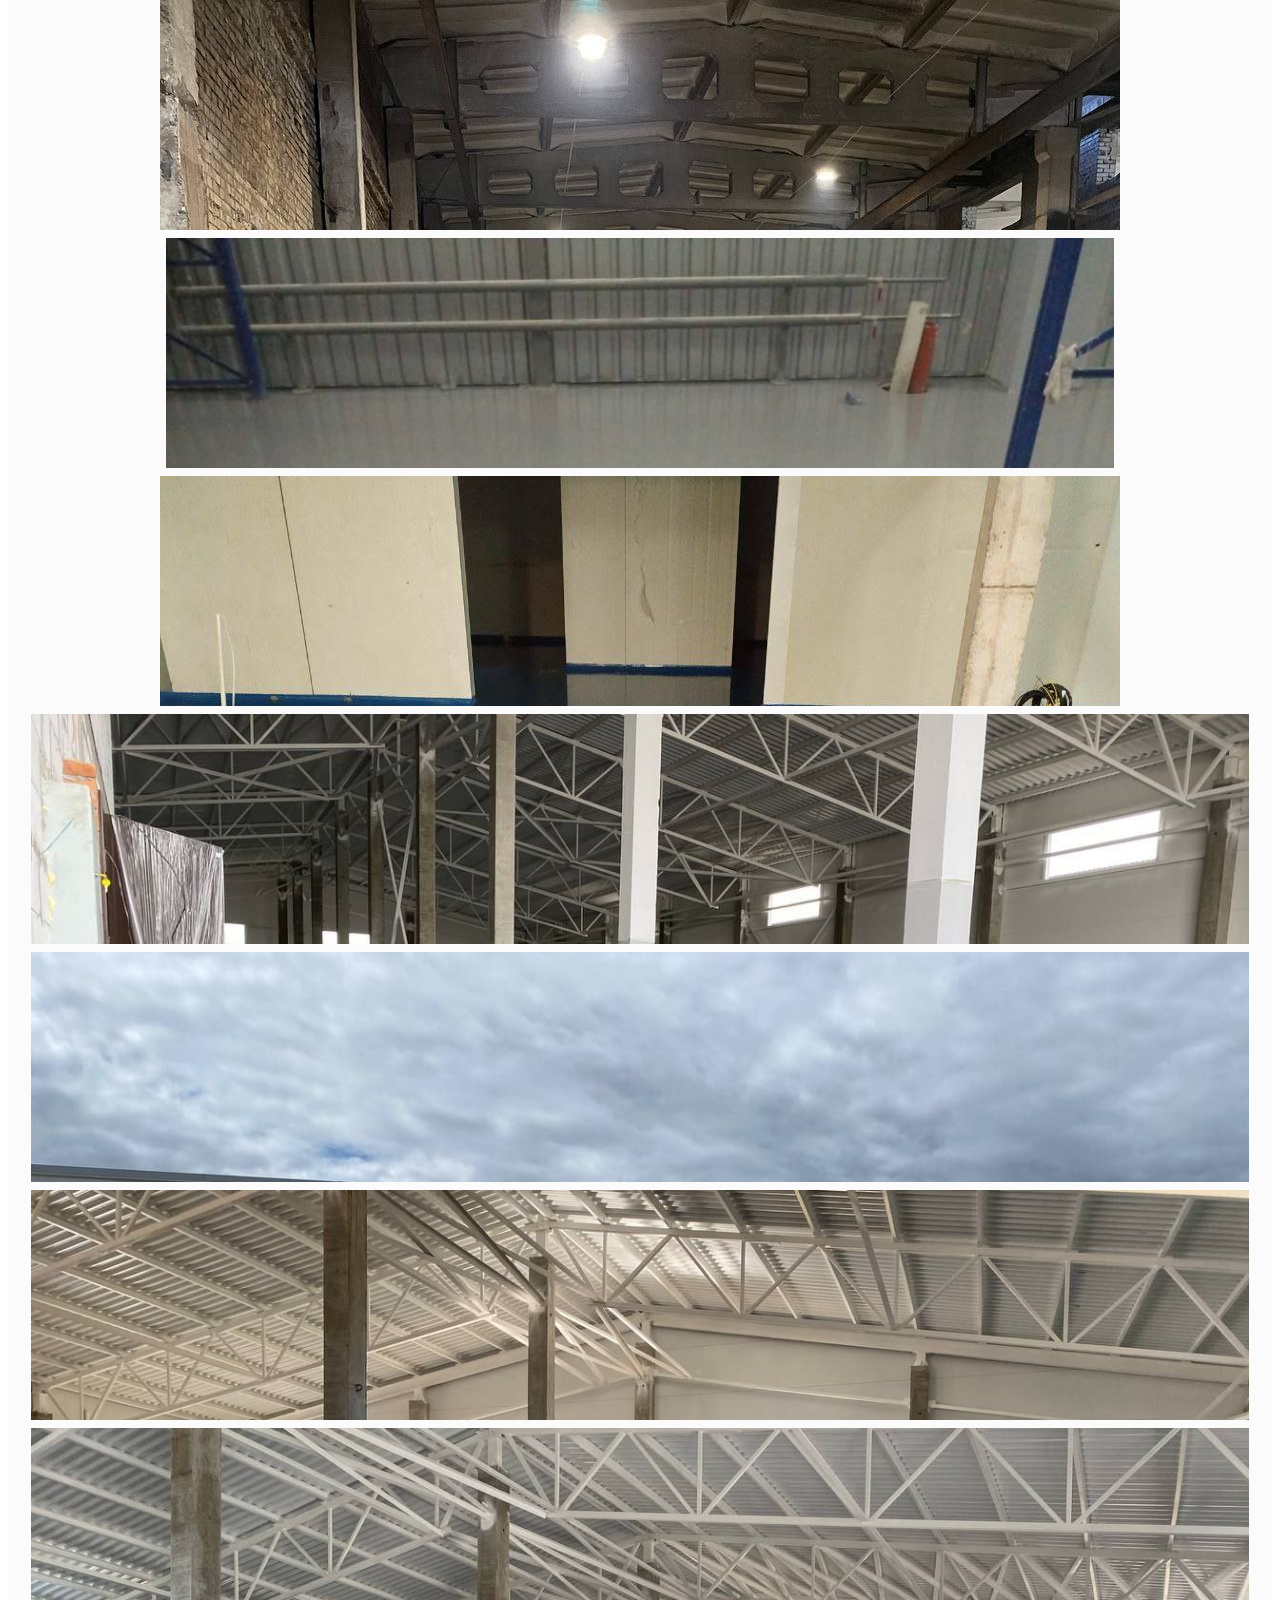
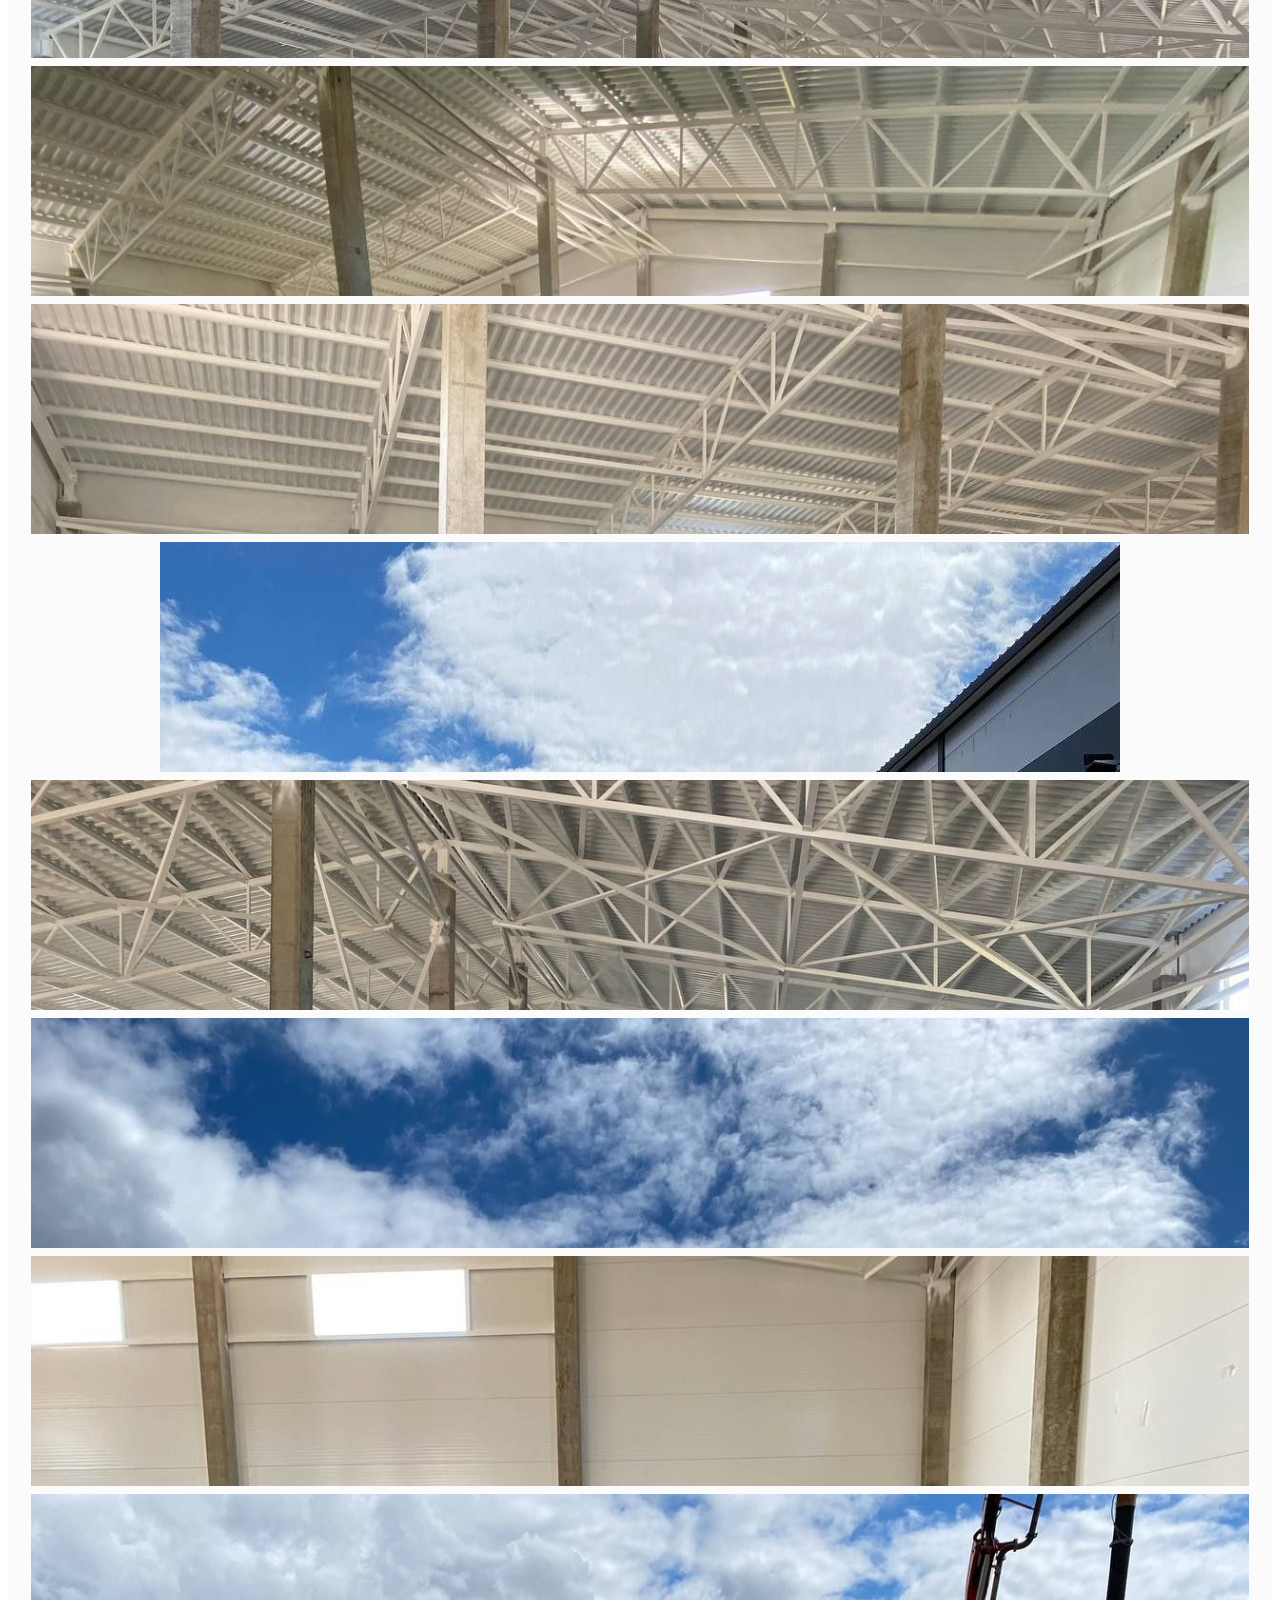
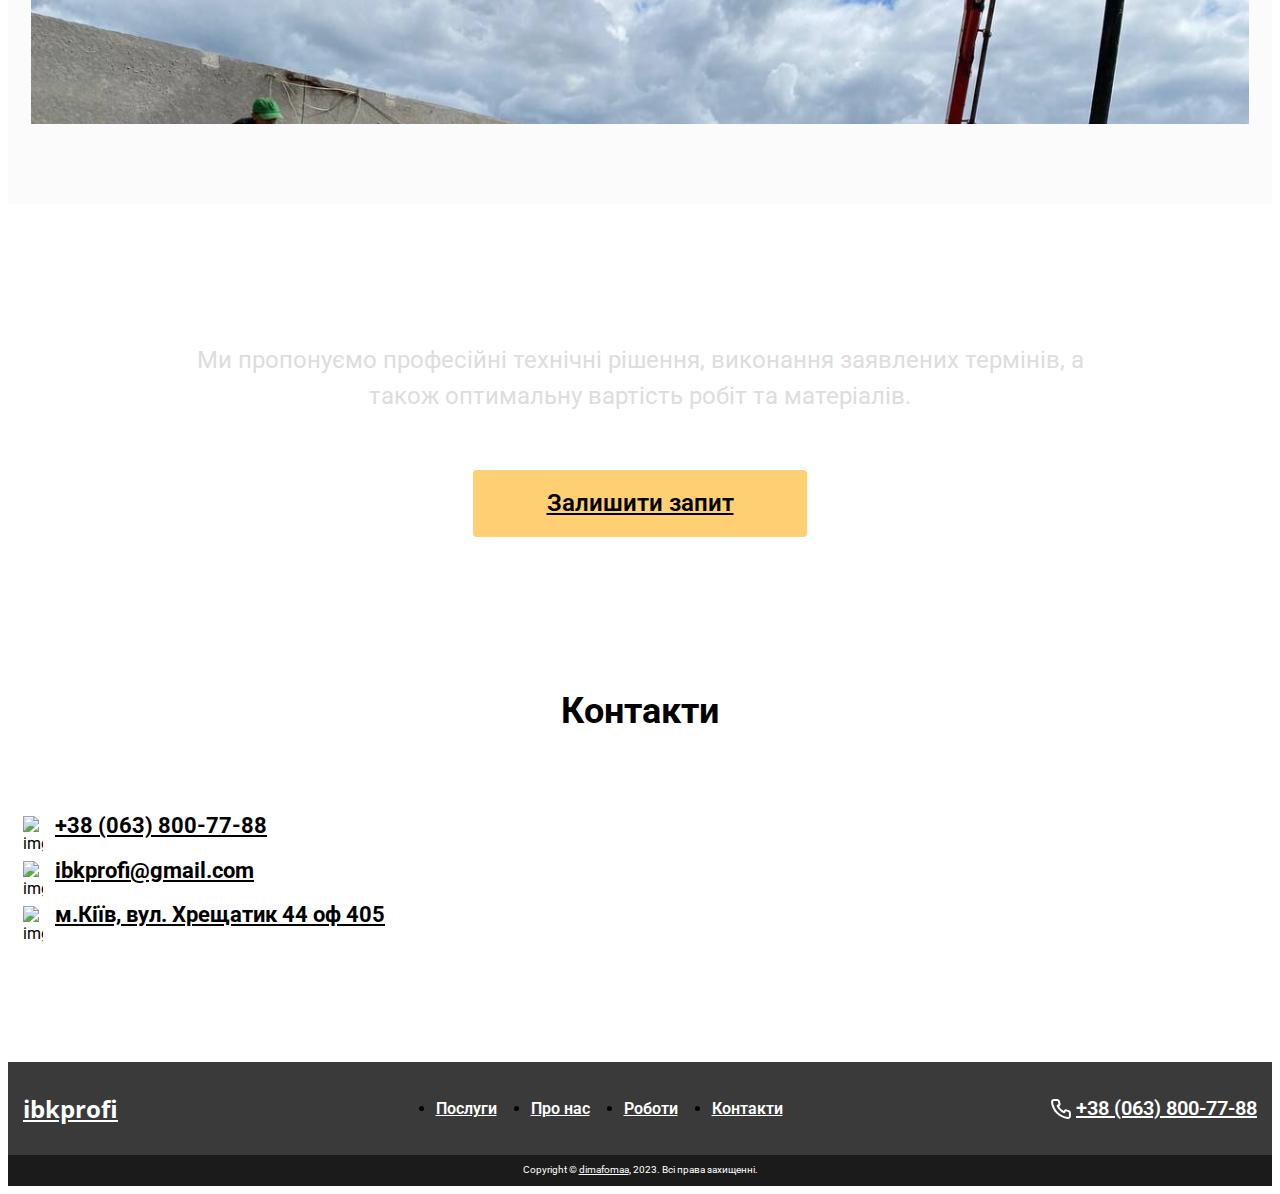
==== commit 54942edf: "Add files via upload" ====
--- a/dismantling.html
+++ b/dismantling.html
@@ -54,7 +54,7 @@
                             <path d="M18.44 10.9999C18.22 10.9999 17.99 10.9299 17.77 10.8799C17.3245 10.7817 16.8867 10.6514 16.46 10.4899C15.9961 10.3211 15.4861 10.3299 15.0283 10. 5145C14.5705 10.6991 14.1971 11.0465 13.98 11.4899L13.76 11.9399C12.786 11.398 11.891 10.7251 11.1 9.93987C10.3148 9.14888 9.64182 8.25387 9.1 7.27987L9.52 6.99987C9.96337 6.78278 10.3108 6.4094 10.4954 5.95156C10.68 5.49372 10.6888 4.98378 10.52 4.51987C10.3612 4.09229 10.2309 3.65467 10.13 3.20987C10.08 2.98987 10.04 2.75987 10.01 2.52987C9.88857 1.82549 9.51963 1.18761 8.96962 0.731107C8.41962 0.274605 7.7247 0.0294769 7.01 0.0398681H4.01C3.57903 0.0358215 3.15225 0.124682 2.75871 0.300399C2.36517 0.476116 2.01411 0.734564 1.72943 1.05815C1.44475 1.38174 1.23314 1.76286 1.10899 2.17558C0.984843 2.5883 0.951081 3.02293 1.01 3.44987C1.54274 7.63925 3.45603 11.5317 6.44765 14.5125C9.43928 17.4933 13.3387 19.3924 17.53 19.9099H17.91C18.6474 19.9109 19.3594 19.6404 19.91 19.1499C20.2264 18.8669 20.4791 18.52 20.6515 18.1322C20.8239 17.7443 20.912 17.3243 20.91 16.8999V13.8999C20.8978 13.2053 20.6448 12.5364 20.1943 12.0075C19.7439 11.4786 19.1238 11.1225 18.44 10.9999ZM18.94 16.9999C18.9398 17.1419 18.9094 17.2822 18.8508 17.4115C18.7922 17.5408 18.7067 17.6562 18.6 17.7499C18.4883 17.8463 18.3576 17.9184 18.2164 17.9615C18.0752 18.0045 17.9266 18.0176 17.78 17.9999C14.0349 17.5197 10.5562 15.8064 7.89272 13.1302C5.2292 10.454 3.53241 6.96721 3.07 3.21987C3.05409 3.07339 3.06803 2.9252 3.111 2.78426C3.15397 2.64332 3.22507 2.51256 3.32 2.39987C3.41371 2.2932 3.52906 2.20771 3.65838 2.14909C3.7877 2.09046 3.92802 2.06005 4.07 2.05987H7.07C7.30255 2.05469 7.52962 2.13075 7.71215 2.27494C7.89467 2.41913 8.02121 2.62244 8.07 2.84987C8.11 3.1232 8.16 3.3932 8.22 3.65987C8.33552 4.18701 8.48926 4.70505 8.68 5.20987L7.28 5.85987C7.1603 5.91479 7.05262 5.99281 6.96316 6.08946C6.87369 6.18611 6.8042 6.29948 6.75867 6.42306C6.71314 6.54664 6.69247 6.678 6.69785 6.80959C6.70323 6.94118 6.73454 7.07041 6.79 7.18987C8.2292 10.2726 10.7072 12.7507 13.79 14.1899C14.0335 14.2899 14.3065 14.2899 14.55 14.1899C14.6747 14.1453 14.7893 14.0763 14.8872 13.9871C14.985 13.8978 15.0642 13.79 15.12 13.6699L15.74 12.2699C16.257 12.4547 16.7846 12.6084 17.32 12.7299C17.5867 12.7899 17.8567 12.8399 18.13 12.8799C18.3574 12.9287 18.5607 13.0552 18.7049 13.2377C18.8491 13.4202 18.9252 13.6473 18.92 13.8799L18.94 16.9999Z" fill="#ffffff"/>
                             </svg>
 
-                        <a href="tel:+384065550120" class="header__btn">(406) 555-0120</a>
+                        <a href="tel:+380638007788" class="header__btn">+38 (063) 800-77-88</a>
                     </div>
                     <div class="header__burger">
                         <span></span>
@@ -68,42 +68,39 @@
                 <div class="container">
                     <div class="home__inner home-page3__inner">
                         <h1 class="home__title home-page2__title">Демонтажні та земельні роботи</h1>
-                        <p class="home__subtitle home-page2__subtitle">Для кожного окремого проекту розробляються і реалізуються найбільш раціональні рішення з акцентом на мінімізацію фінансових і тимчасових витрат</p>
+                        <p class="home__subtitle home-page2__subtitle">Виконаємо демонтажні та земляні роботи будь-якої складності за допомогою спецтехніки</p>
                         <a href="#popup-cons" class="home__btn btn popup-link">Залишити запит</a>
-                        <div class="home-page2__items home-page3__items">
-                            <div class="home-page2__item home-page3__item">
+                        <div class="home-page2__items home-page1__items">
+                            <div class="home-page1__item home-page2__item home-page3__item">
                                 <span>
                                     <img src="img/icon/check-2.svg" alt="img" class="home-page2__img img">
                                 </span>
                                 <p class="home-page2__text">Знесення будівель 
                                     та демонтаж споруд</p>
                             </div>
-                            <div class="home-page2__item home-page3__item">
+                            <div class="home-page2__item home-page1__item">
                                 <span>
                                     <img src="img/icon/check-2.svg" alt="img" class="home-page2__img img">
                                 </span>
                                 <p class="home-page2__text">Демонтаж металоконструкцій</p>
                             </div>
-                            <div class="home-page2__item home-page3__item">
-                                <span>
-                                    <img src="img/icon/check-2.svg" alt="img" class="home-page2__img img">
-                                </span>
-                                <p class="home-page2__text">Вивіз будівельного
-                                    сміття, грунту</p>
-                            </div>
-                            <div class="home-page2__item home-page3__item">
-                                <span>
-                                    <img src="img/icon/check-2.svg" alt="img" class="home-page2__img img">
-                                </span>
-                                <p class="home-page2__text">Розробка
-                                    котлованів</p>
-                            </div>
-                            <div class="home-page2__item home-page3__item">
-                                <span>
-                                    <img src="img/icon/check-2.svg" alt="img" class="home-page2__img img">
-                                </span>
-                                <p class="home-page2__text">Демонтаж стін, 
-                                    перекриттів</p>
+                            <div class="home-page2__item home-page1__item home-page3__item">
+                                <span>
+                                    <img src="img/icon/check-2.svg" alt="img" class="home-page2__img img">
+                                </span>
+                                <p class="home-page2__text">Вивіз будівельного сміття, грунту</p>
+                            </div>
+                            <div class="home-page2__item home-page1__item">
+                                <span>
+                                    <img src="img/icon/check-2.svg" alt="img" class="home-page2__img img">
+                                </span>
+                                <p class="home-page2__text">Розробка котлованів</p>
+                            </div>
+                            <div class="home-page2__item home-page1__item">
+                                <span>
+                                    <img src="img/icon/check-2.svg" alt="img" class="home-page2__img img">
+                                </span>
+                                <p class="home-page2__text">Оренда спецтехніки</p>
                             </div>
                         </div>
                     </div>
@@ -113,8 +110,7 @@
             <div class="description">
                 <div class="container">
                     <div class="description__inner description__inner-page1">
-                        <div class="description__item description__item-one description__item-page1">Демонтаж твердження ми приступаємо до виконання демонтажних робіт. Також проводиться аналіз місцевості, відстань до найближчих споруд, для виконання демонтажних робіт в умовах обмеженого простору.
-                        </div>
+                        <p class="description__item description__item-one description__item-page1">Наша головна мета - це зберегти якомога більшу кількість матеріалів, які можна використати повторно, таким чином економимо кошти нашого замовника. Бувають навіть випадки коли коли ми виконуємо демонтаж безкоштовно за рахунок матеріалів.</p>
                     </div>
                 </div>
             </div>
@@ -278,7 +274,7 @@
                 <div class="container">
                     <div class="cooperation__inner">
                         <h2 class="cooperation__title">Професійний демонтаж</h2>
-                        <p class="cooperation__subtitle">Ми пропонуємо професійні технічні рішення, гарантійне обслуговування об'єктів, виконання заявлених термінів, а також оптимальну вартість робіт та матеріалів.</p>
+                        <p class="cooperation__subtitle">Ми пропонуємо професійні технічні рішення, виконання заявлених термінів, а також оптимальну вартість робіт та матеріалів.</p>
                         <a href="#popup-cons" class="cooperation__btn btn popup-link">Залишити запит</a>
                     </div>
                 </div>
@@ -293,7 +289,7 @@
                                 <div class="contact__image">
                                     <img src="img/icon/phone-form.svg" alt="img" class="contact__img img">
                                 </div>
-                                <a href="tel:+380638007788" class="contact__link">+380638007788</a>
+                                <a href="tel:+380638007788" class="contact__link">+38 (063) 800-77-88</a>
                             </div>
                             <div class="contact__block">
                                 <div class="contact__image">
@@ -343,12 +339,12 @@
                             <path d="M18.44 10.9999C18.22 10.9999 17.99 10.9299 17.77 10.8799C17.3245 10.7817 16.8867 10.6514 16.46 10.4899C15.9961 10.3211 15.4861 10.3299 15.0283 10.5145C14.5705 10.6991 14.1971 11.0465 13.98 11.4899L13.76 11.9399C12.786 11.398 11.891 10.7251 11.1 9.93987C10.3148 9.14888 9.64182 8.25387 9.1 7.27987L9.52 6.99987C9.96337 6.78278 10.3108 6.4094 10.4954 5.95156C10.68 5.49372 10.6888 4.98378 10.52 4.51987C10.3612 4.09229 10.2309 3.65467 10.13 3.20987C10.08 2.98987 10.04 2.75987 10.01 2.52987C9.88857 1.82549 9.51963 1.18761 8.96962 0.731107C8.41962 0.274605 7.7247 0.0294769 7.01 0.0398681H4.01C3.57903 0.0358215 3.15225 0.124682 2.75871 0.300399C2.36517 0.476116 2.01411 0.734564 1.72943 1.05815C1.44475 1.38174 1.23314 1.76286 1.10899 2.17558C0.984843 2.5883 0.951081 3.02293 1.01 3.44987C1.54274 7.63925 3.45603 11.5317 6.44765 14.5125C9.43928 17.4933 13.3387 19.3924 17.53 19.9099H17.91C18.6474 19.9109 19.3594 19.6404 19.91 19.1499C20.2264 18.8669 20.4791 18.52 20.6515 18.1322C20.8239 17.7443 20.912 17.3243 20.91 16.8999V13.8999C20.8978 13.2053 20.6448 12.5364 20.1943 12.0075C19.7439 11.4786 19.1238 11.1225 18.44 10.9999ZM18.94 16.9999C18.9398 17.1419 18.9094 17.2822 18.8508 17.4115C18.7922 17.5408 18.7067 17.6562 18.6 17.7499C18.4883 17.8463 18.3576 17.9184 18.2164 17.9615C18.0752 18.0045 17.9266 18.0176 17.78 17.9999C14.0349 17.5197 10.5562 15.8064 7.89272 13.1302C5.2292 10.454 3.53241 6.96721 3.07 3.21987C3.05409 3.07339 3.06803 2.9252 3.111 2.78426C3.15397 2.64332 3.22507 2.51256 3.32 2.39987C3.41371 2.2932 3.52906 2.20771 3.65838 2.14909C3.7877 2.09046 3.92802 2.06005 4.07 2.05987H7.07C7.30255 2.05469 7.52962 2.13075 7.71215 2.27494C7.89467 2.41913 8.02121 2.62244 8.07 2.84987C8.11 3.1232 8.16 3.3932 8.22 3.65987C8.33552 4.18701 8.48926 4.70505 8.68 5.20987L7.28 5.85987C7.1603 5.91479 7.05262 5.99281 6.96316 6.08946C6.87369 6.18611 6.8042 6.29948 6.75867 6.42306C6.71314 6.54664 6.69247 6.678 6.69785 6.80959C6.70323 6.94118 6.73454 7.07041 6.79 7.18987C8.2292 10.2726 10.7072 12.7507 13.79 14.1899C14.0335 14.2899 14.3065 14.2899 14.55 14.1899C14.6747 14.1453 14.7893 14.0763 14.8872 13.9871C14.985 13.8978 15.0642 13.79 15.12 13.6699L15.74 12.2699C16.257 12.4547 16.7846 12.6084 17.32 12.7299C17.5867 12.7899 17.8567 12.8399 18.13 12.8799C18.3574 12.9287 18.5607 13.0552 18.7049 13.2377C18.8491 13.4202 18.9252 13.6473 18.92 13.8799L18.94 16.9999Z" fill="#ffffff"/>
                             </svg>
 
-                        <a href="tel:+384065550120" class="footer__btn">(406) 555-0120</a>
+                        <a href="tel:+380638007788" class="footer__btn">+38 (063) 800-77-88</a>
                     </div>
                 </div>
             </div>
         </footer>
-        <div class="footer__cooper">Copyright © <a href="https://github.com/dimafomaa?tab=repositories" class="footer__link-bio" target="_blank">dimafomaa</a>, 2023. All rights reserved.</div>
+        <div class="footer__cooper">Copyright © <a href="https://github.com/dimafomaa?tab=repositories" class="footer__link-bio" target="_blank">dimafomaa</a>, 2023. Всі права захищенні.</div>
 
     </div>
     <!-- <a href="#" class="scroll-up" id="scroll-up">
--- a/css/style.css
+++ b/css/style.css
@@ -153,7 +153,7 @@
 }
 @media (max-width: 768px) {
   .header__btn {
-    font-size: 28px;
+    font-size: 24px;
     color: #fff;
   }
 }
@@ -201,7 +201,6 @@
 .menu {
   position: relative;
   z-index: 6;
-  margin-left: 50px;
 }
 @media (max-width: 768px) {
   .menu {
@@ -224,7 +223,7 @@
 .menu__list {
   display: flex;
   align-items: center;
-  gap: 44px;
+  gap: 34px;
 }
 @media (max-width: 768px) {
   .menu__list {
@@ -336,7 +335,7 @@
 .home-page1 {
   background-image: url("../img/bg-p1.jpg");
 }
-@media (max-width: 550px) {
+@media (max-width: 570px) {
   .home-page1 {
     padding-bottom: 30px;
   }
@@ -344,6 +343,11 @@
 
 .home-page2 {
   background-image: url("../img/bg-p2.jpg");
+}
+@media (max-width: 570px) {
+  .home-page2 {
+    padding-bottom: 30px;
+  }
 }
 .home-page2__inner {
   max-width: 806px;
@@ -382,7 +386,7 @@
   text-align: center;
   gap: 20px;
 }
-@media (max-width: 550px) {
+@media (max-width: 570px) {
   .home-page2__items {
     display: block;
     margin-top: 56px;
@@ -395,7 +399,7 @@
   position: relative;
   z-index: 2;
 }
-@media (max-width: 550px) {
+@media (max-width: 570px) {
   .home-page2__item {
     margin-bottom: 16px;
     display: flex;
@@ -417,7 +421,7 @@
   display: inline-flex;
   position: relative;
 }
-@media (max-width: 550px) {
+@media (max-width: 570px) {
   .home-page2__item span {
     flex: 0 0 32px;
     margin-bottom: 0;
@@ -439,7 +443,7 @@
     width: calc(150px + 100 * (100vw - 500px) / 330);
   }
 }
-@media (max-width: 550px) {
+@media (max-width: 570px) {
   .home-page2__item span::after {
     width: 1px;
     height: 100px;
@@ -450,7 +454,7 @@
   font-size: 16px;
   color: #EBEBEB;
 }
-@media (max-width: 550px) {
+@media (max-width: 570px) {
   .home-page2__text {
     text-align: left;
   }
@@ -460,6 +464,10 @@
   margin-bottom: 0;
 }
 
+.home-page1__item:nth-child(3) span::after {
+  display: block;
+}
+
 .home-page2__item:nth-child(3) span::after {
   display: none;
 }
@@ -467,7 +475,7 @@
 .home-page3 {
   background-image: url("../img/bg-p3.jpg");
 }
-@media (max-width: 550px) {
+@media (max-width: 570px) {
   .home-page3 {
     padding-bottom: 30px;
   }
@@ -476,7 +484,7 @@
 .home-page3__item span::after {
   content: "";
   display: block;
-  width: 210px;
+  width: 200px;
   height: 1px;
   background-color: #FFCF74;
   position: absolute;
@@ -484,12 +492,12 @@
   left: 30px;
   z-index: -1;
 }
-@media (max-width: 1150px) {
+@media (max-width: 1245px) {
   .home-page3__item span::after {
-    width: calc(105px + 105 * (100vw - 600px) / 550);
-  }
-}
-@media (max-width: 550px) {
+    width: calc(90px + 110 * (100vw - 600px) / 645);
+  }
+}
+@media (max-width: 570px) {
   .home-page3__item span::after {
     width: 1px;
     height: 90px;
@@ -497,8 +505,36 @@
   }
 }
 
+.home-page1__item span::after {
+  content: "";
+  display: block;
+  width: 225px;
+  height: 1px;
+  background-color: #FFCF74;
+  position: absolute;
+  top: 16px;
+  left: 30px;
+  z-index: -1;
+}
+@media (max-width: 1150px) {
+  .home-page1__item span::after {
+    width: calc(105px + 120 * (100vw - 600px) / 550);
+  }
+}
+@media (max-width: 570px) {
+  .home-page1__item span::after {
+    width: 1px;
+    height: 90px;
+    left: 50%;
+  }
+}
+
+.home-page1__items {
+  grid-template-columns: repeat(5, 1fr);
+}
+
 .home-page3__items {
-  grid-template-columns: repeat(5, 1fr);
+  grid-template-columns: repeat(6, 1fr);
 }
 
 .home-page3__inner {
@@ -513,7 +549,11 @@
   display: block;
 }
 
-.home-page3__item:nth-child(5) span::after {
+.home-page1__item:nth-child(5) span::after {
+  display: none;
+}
+
+.home-page3__item:nth-child(6) span::after {
   display: none;
 }
 
@@ -1564,22 +1604,14 @@
   color: #FFCF74;
 }
 
-.menu-footer {
-  margin-left: 50px;
-}
-@media (max-width: 768px) {
-  .menu-footer {
-    margin-left: 0;
-  }
-}
 .menu-footer__list {
   display: flex;
   align-items: center;
-  gap: 44px;
+  gap: 34px;
 }
 @media (max-width: 600px) {
   .menu-footer__list {
-    gap: calc(13px + 31 * (100vw - 320px) / 280);
+    gap: calc(13px + 21 * (100vw - 320px) / 280);
   }
 }
 
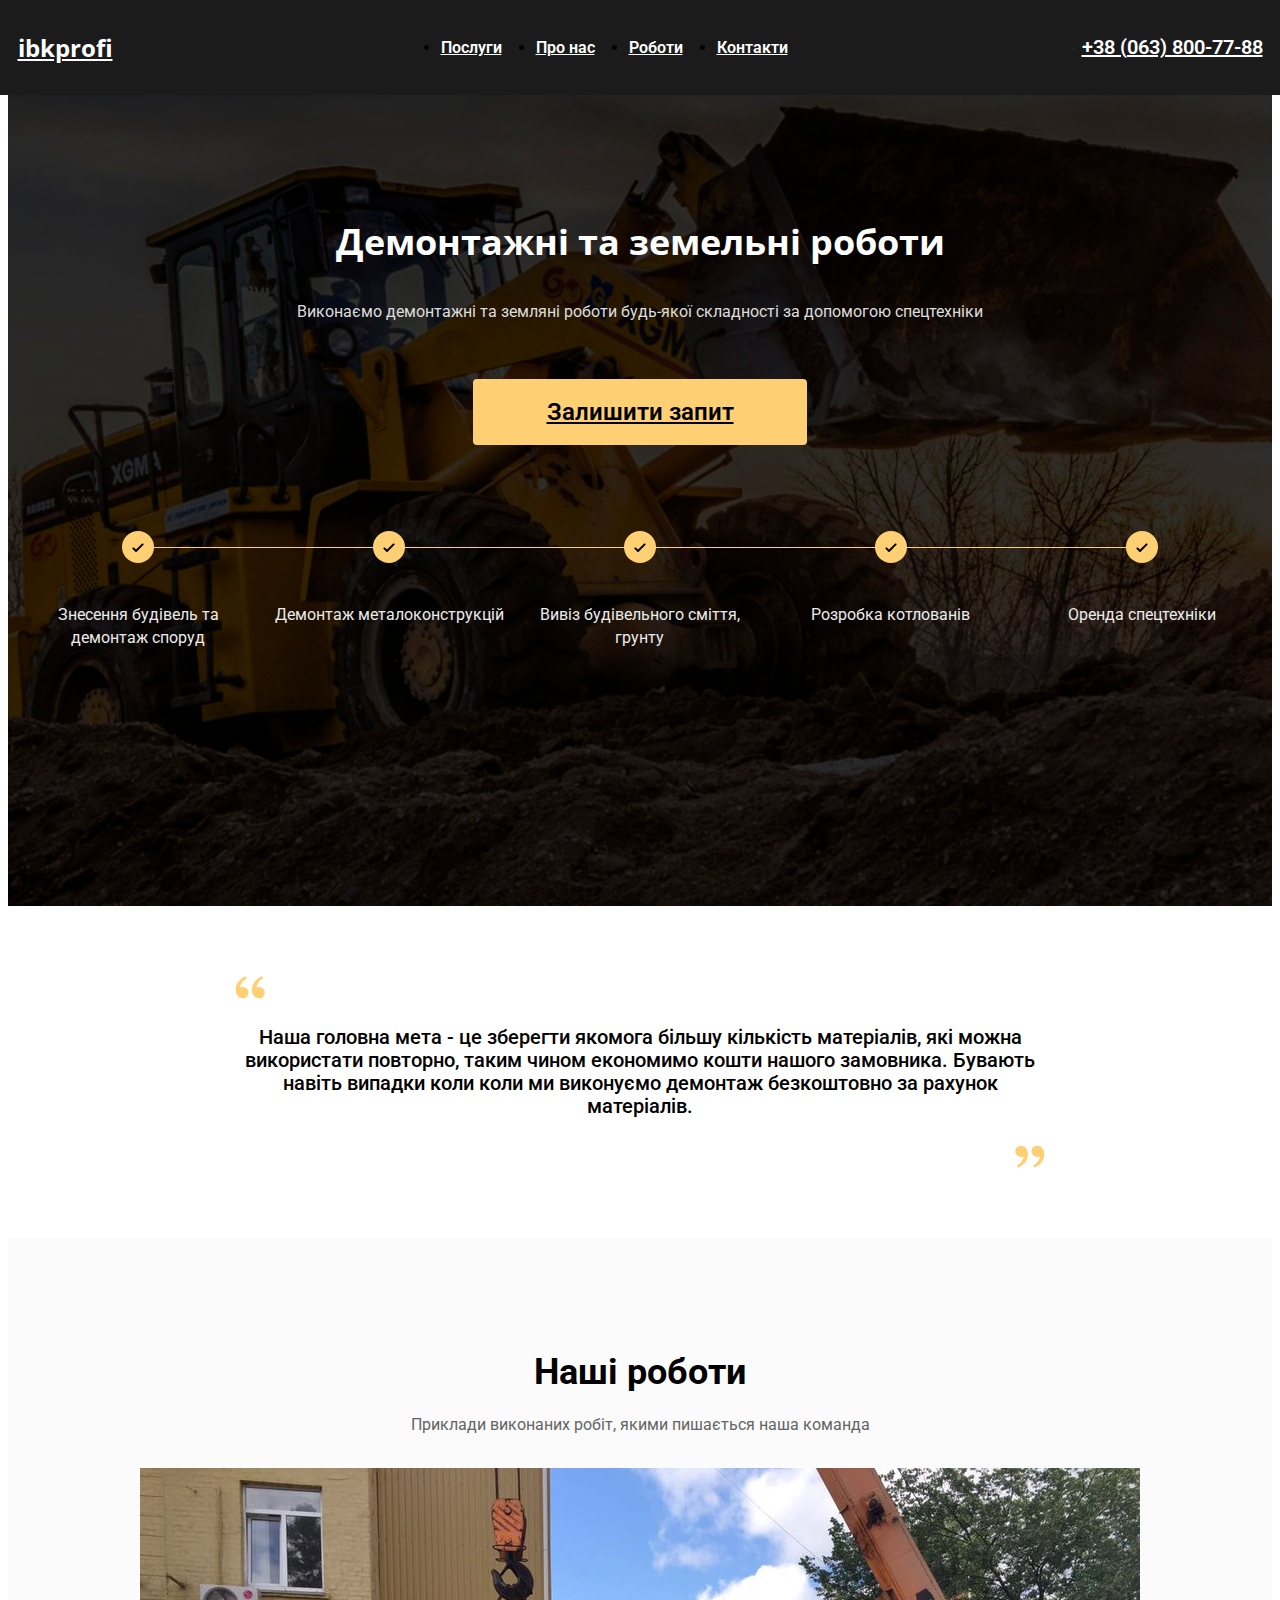
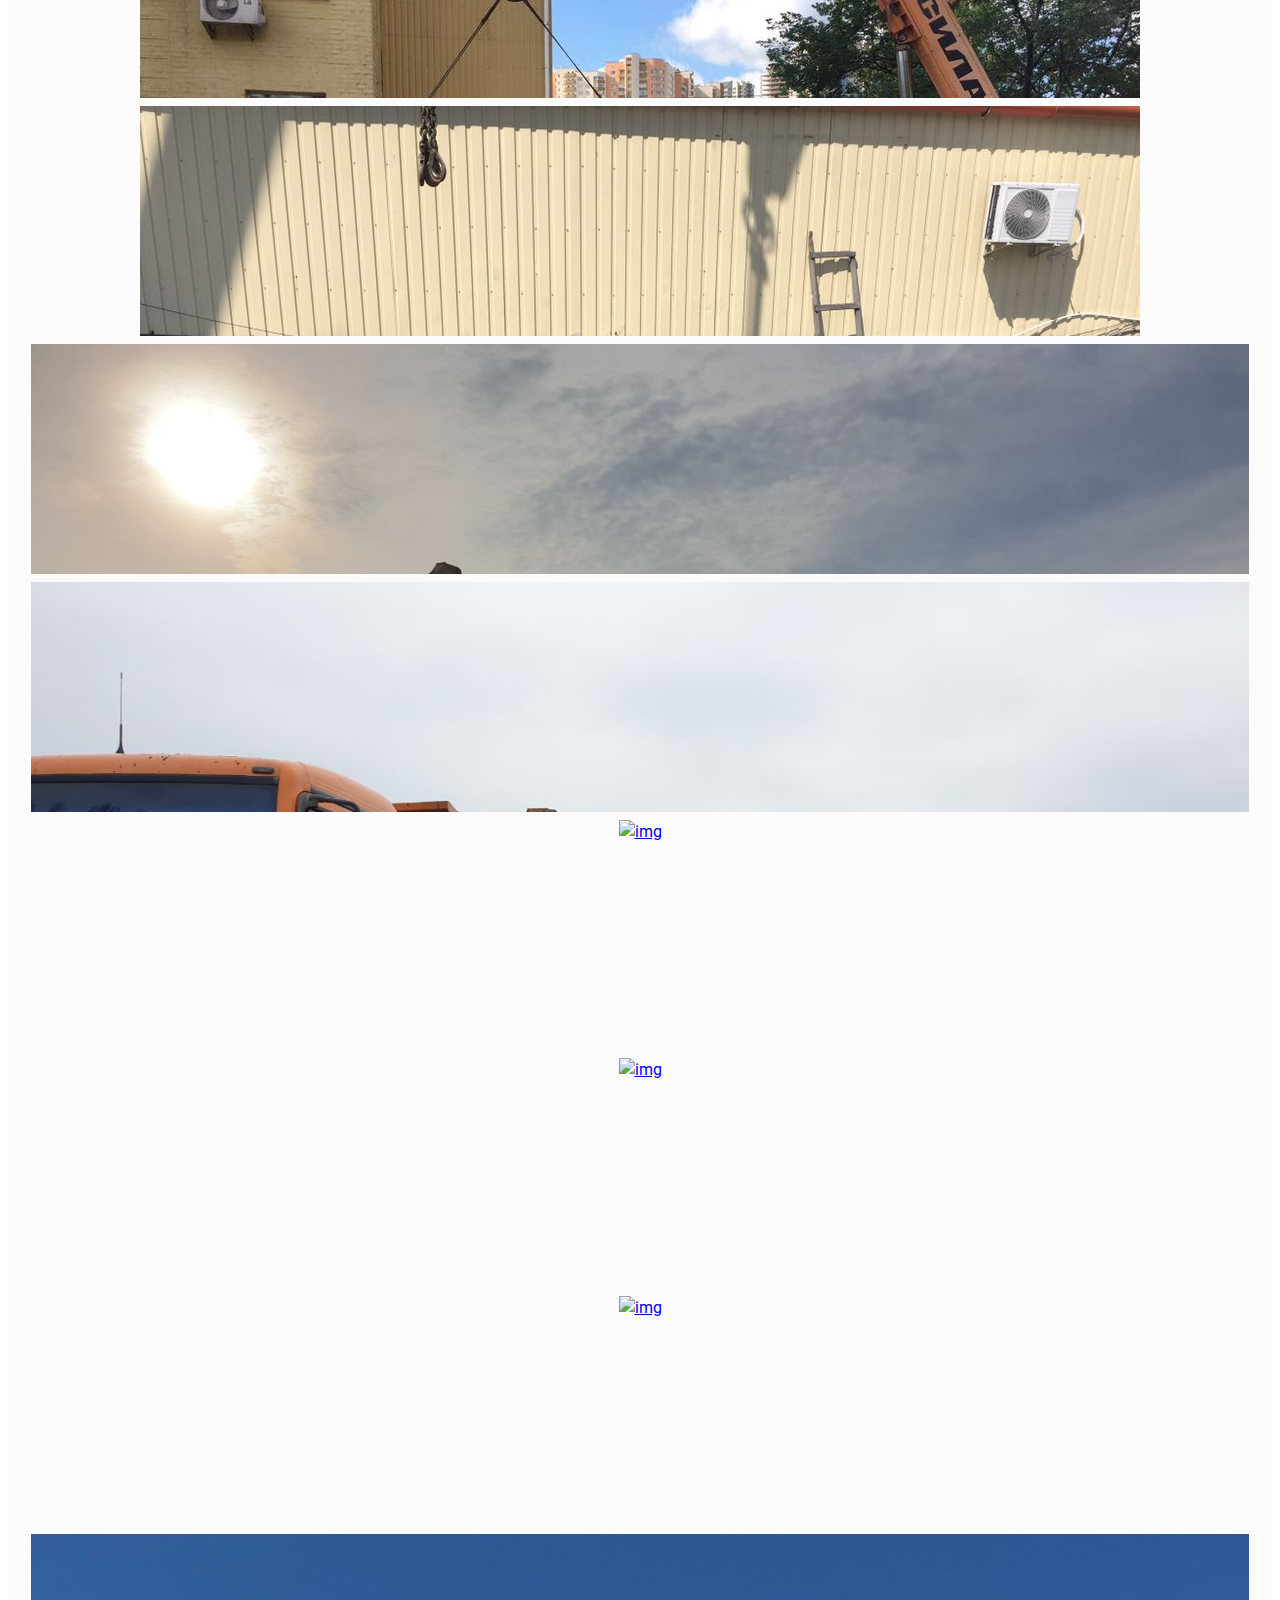
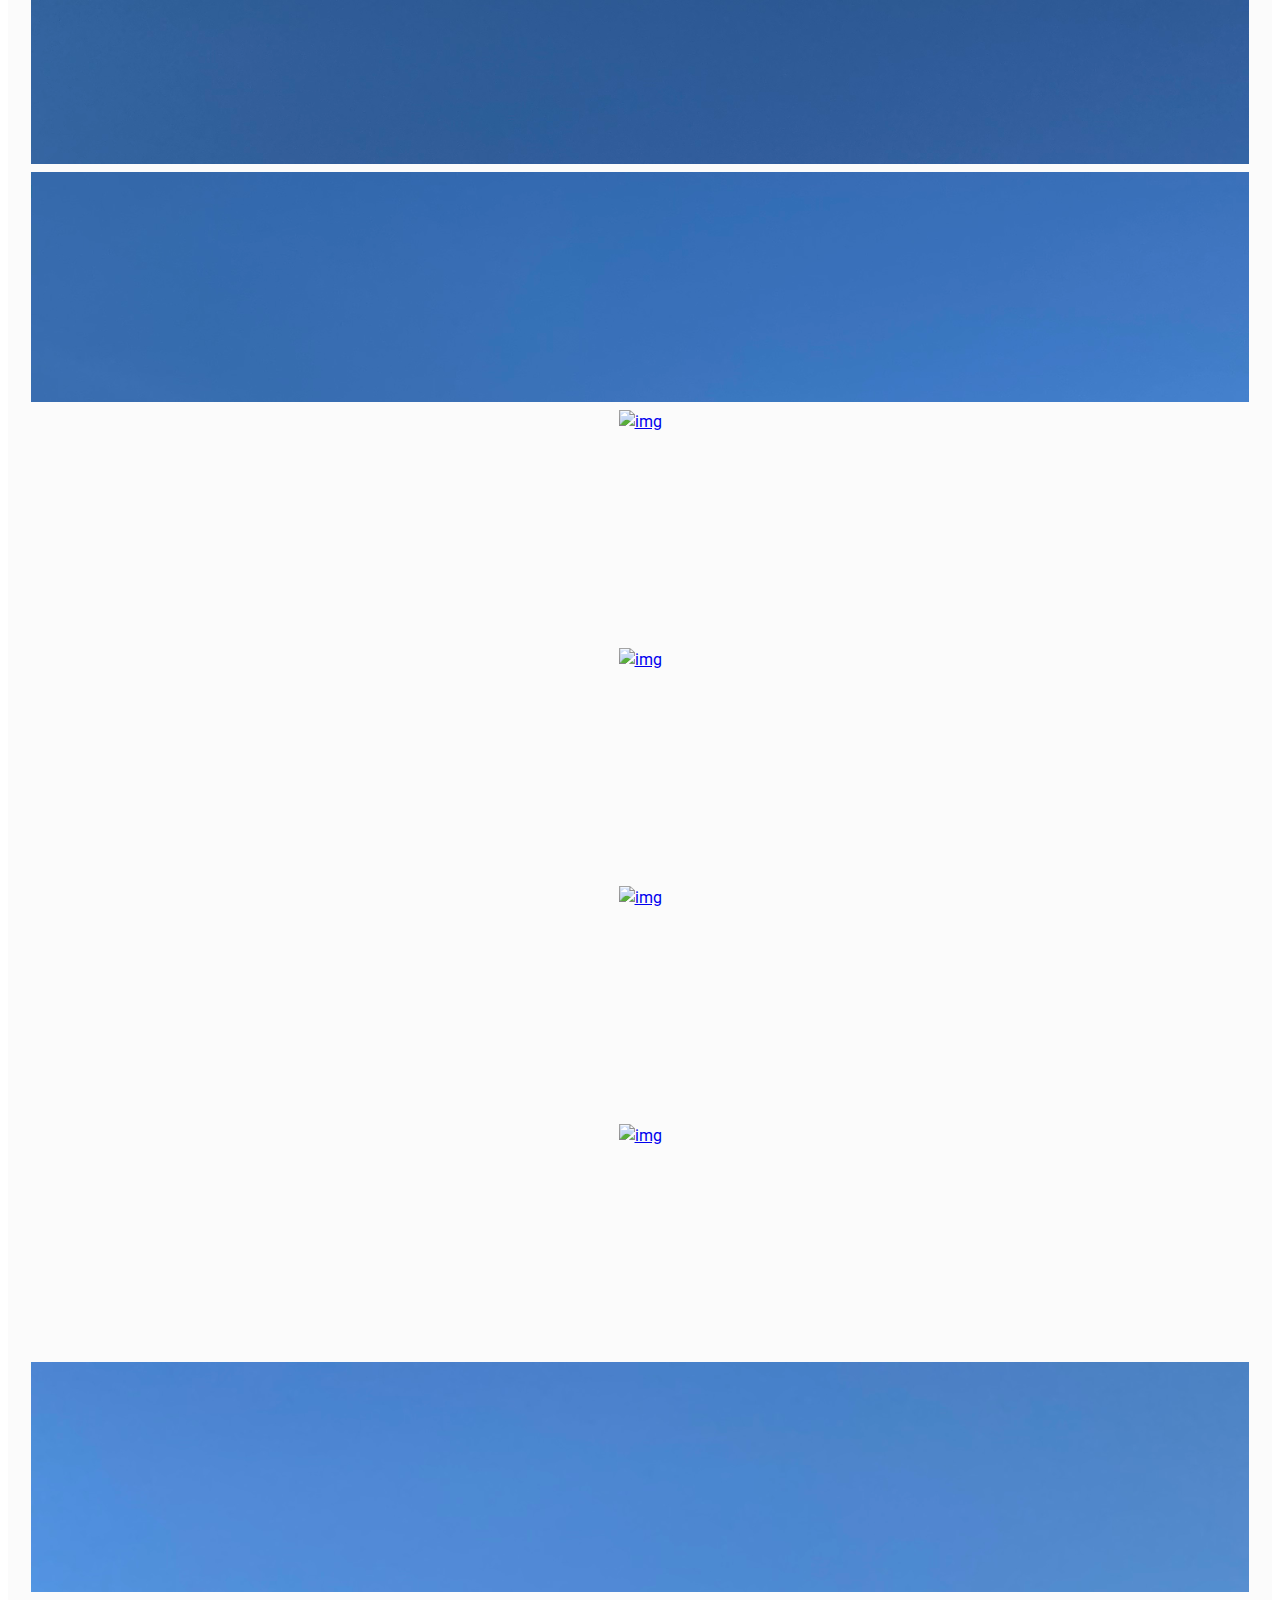
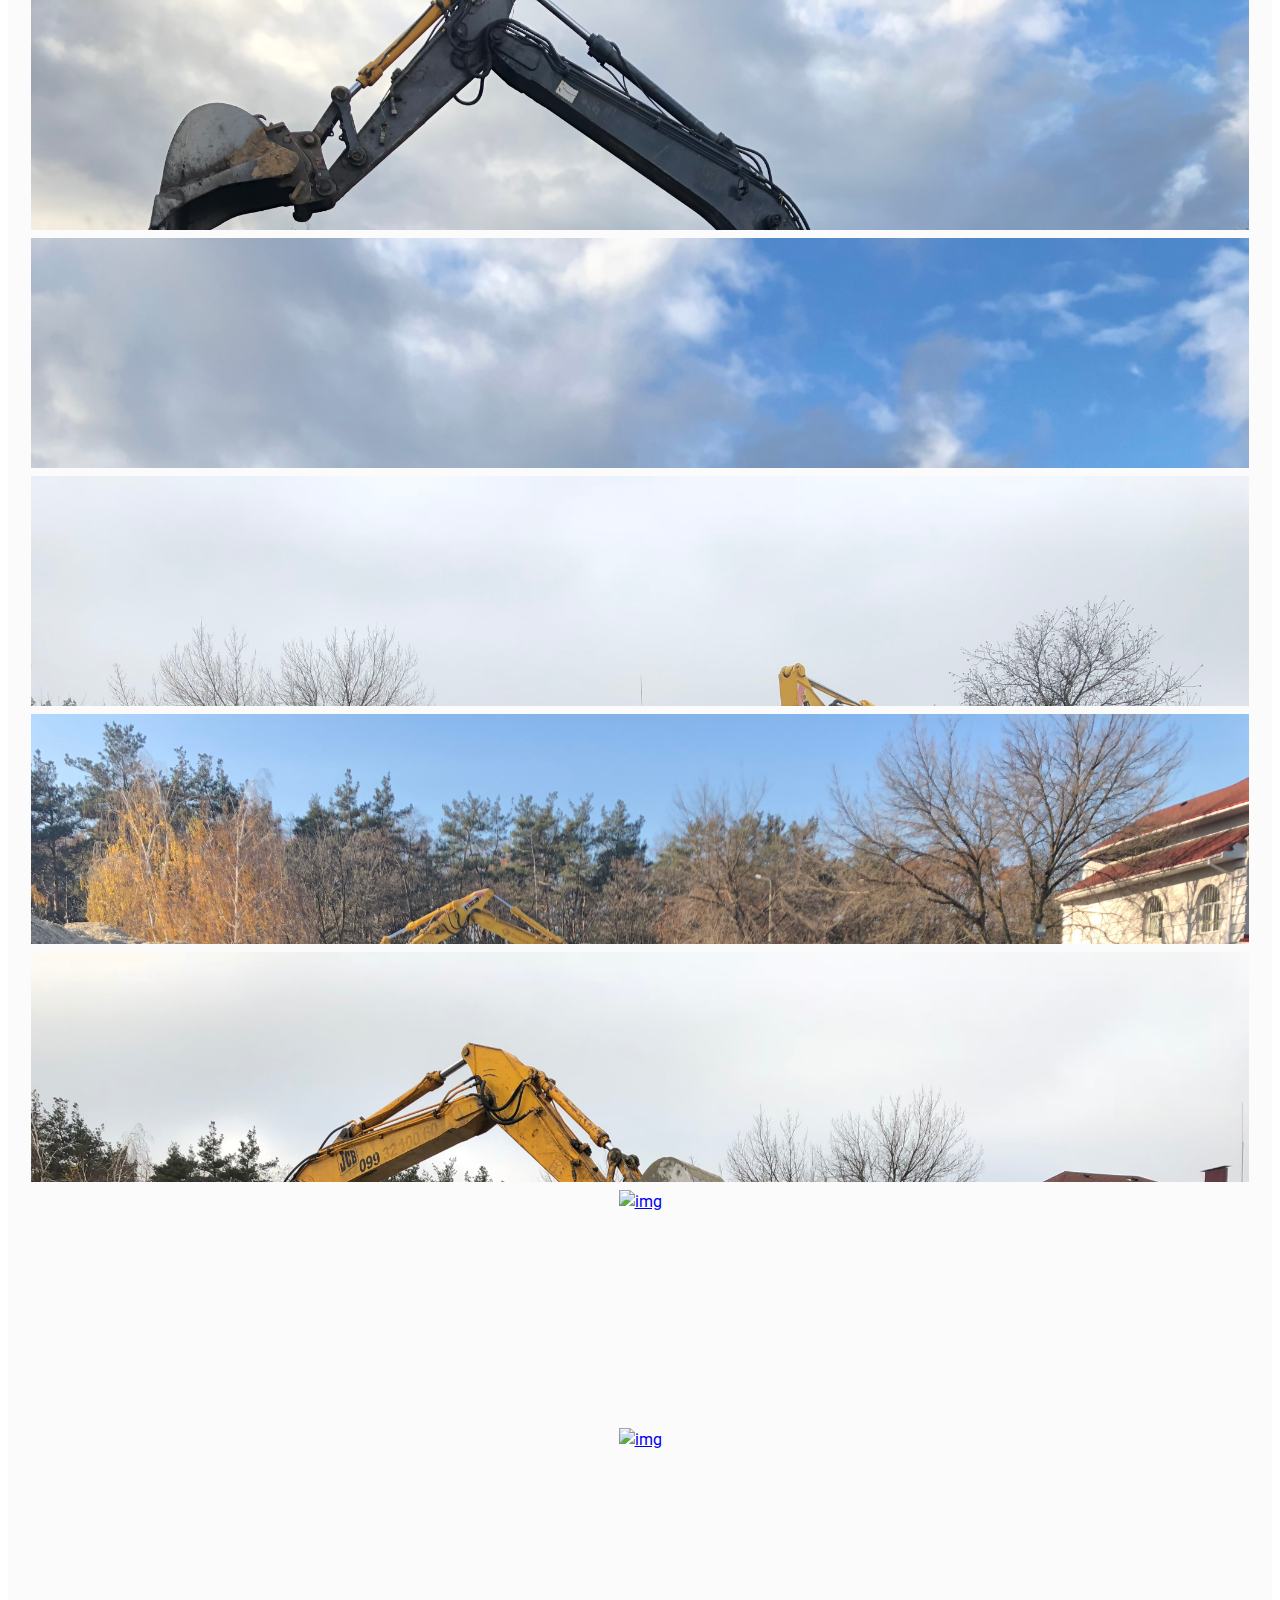
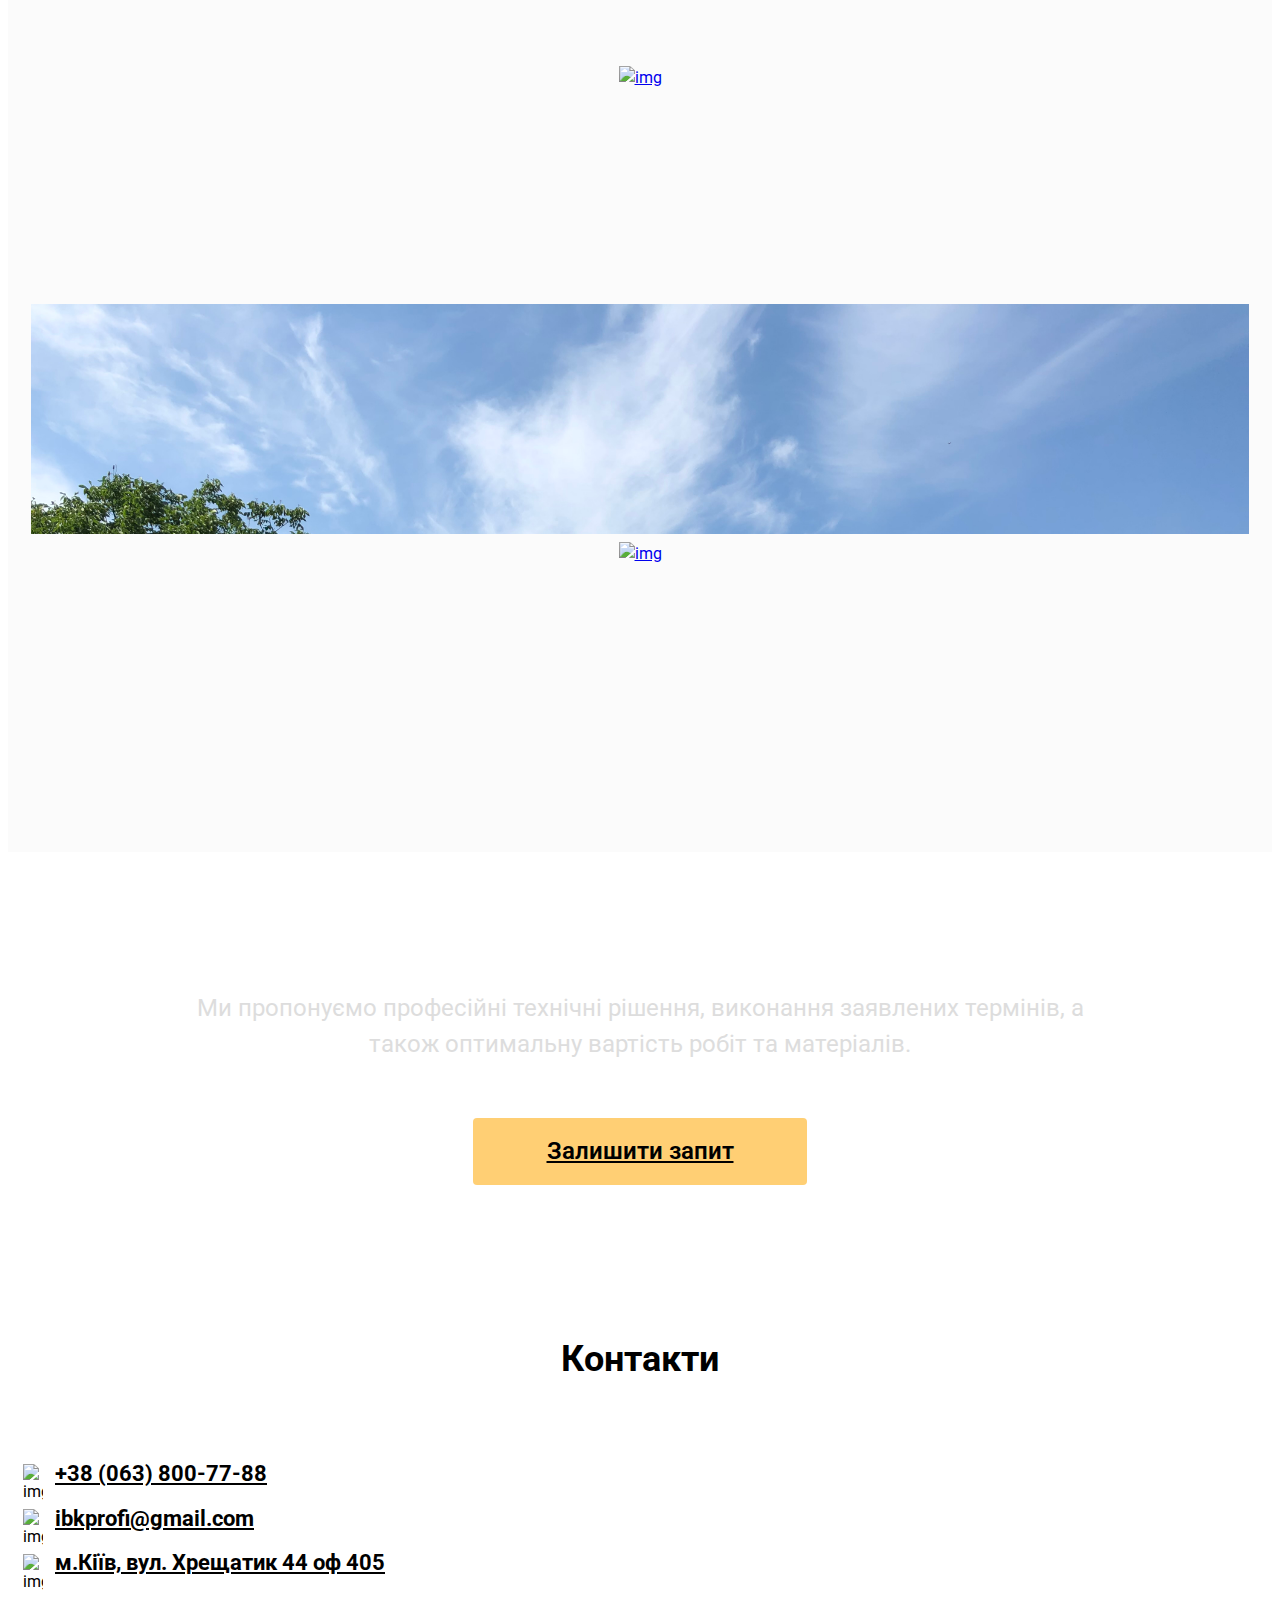
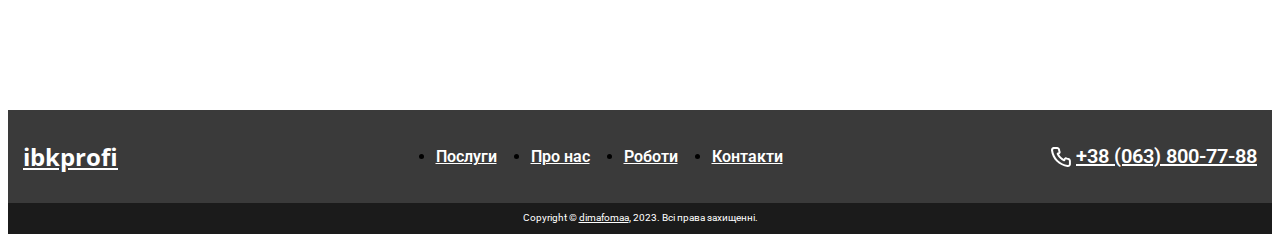
==== commit 05c20390: "Add files via upload" ====
--- a/dismantling.html
+++ b/dismantling.html
@@ -124,146 +124,125 @@
                     <div class="work__container slider">
 
                         <div class="work__slide">
-                            <a href="img/work/w1.jpg" class="work__item">
-                                <img src="img/work/w1.jpg" alt="img" class="work__img img">
-                            </a>
-                        </div>
-                        <div class="work__slide">
-                            <a href="img/work/w2.jpg" class="work__item">
-                                <img src="img/work/w2.jpg" alt="img" class="work__img img">
-                            </a>
-                        </div>
-                        <div class="work__slide">
-                            <a href="img/work/w3.jpg" class="work__item">
-                                <img src="img/work/w3.jpg" alt="img" class="work__img img">
-                            </a>
-                        </div>
-                        <div class="work__slide">
-                            <a href="img/work/w4.jpg" class="work__item">
-                                <img src="img/work/w4.jpg" alt="img" class="work__img img">
-                            </a>
-                        </div>
-                        <div class="work__slide">
-                            <a href="img/work/w5.jpg" class="work__item">
-                                <img src="img/work/w5.jpg" alt="img" class="work__img img">
-                            </a>
-                        </div>
-                        <div class="work__slide">
-                            <a href="img/work/w6.jpg" class="work__item">
-                                <img src="img/work/w6.jpg" alt="img" class="work__img img">
-                            </a>
-                        </div>
-                        <div class="work__slide">
-                            <a href="img/work/w7.jpg" class="work__item">
-                                <img src="img/work/w7.jpg" alt="img" class="work__img img">
-                            </a>
-                        </div>
-                        <div class="work__slide">
-                            <a href="img/work/w8.jpg" class="work__item">
-                                <img src="img/work/w8.jpg" alt="img" class="work__img img">
-                            </a>
-                        </div>
-                        <div class="work__slide">
-                            <a href="img/work/w9.jpg" class="work__item">
-                                <img src="img/work/w9.jpg" alt="img" class="work__img img">
-                            </a>
-                        </div>
-                        <div class="work__slide">
-                            <a href="img/work/w10.jpg" class="work__item">
-                                <img src="img/work/w10.jpg" alt="img" class="work__img img">
-                            </a>
-                        </div>
-                        <div class="work__slide">
-                            <a href="img/work/w11.jpg" class="work__item">
-                                <img src="img/work/w11.jpg" alt="img" class="work__img img">
-                            </a>
-                        </div>
-                        <div class="work__slide">
-                            <a href="img/work/w12.jpg" class="work__item">
-                                <img src="img/work/w12.jpg" alt="img" class="work__img img">
-                            </a>
-                        </div>
-                        <div class="work__slide">
-                            <a href="img/work/w13.jpg" class="work__item">
-                                <img src="img/work/w13.jpg" alt="img" class="work__img img">
-                            </a>
-                        </div>
-                        <div class="work__slide">
-                            <a href="img/work/w14.jpg" class="work__item">
-                                <img src="img/work/w14.jpg" alt="img" class="work__img img">
-                            </a>
-                        </div>
-                        <div class="work__slide">
-                            <a href="img/work/w15.jpg" class="work__item">
-                                <img src="img/work/w15.jpg" alt="img" class="work__img img">
-                            </a>
-                        </div>
-                        <div class="work__slide">
-                            <a href="img/work/w16.jpg" class="work__item">
-                                <img src="img/work/w16.jpg" alt="img" class="work__img img">
-                            </a>
-                        </div>                  
-                        <div class="work__slide">
-                            <a href="img/work/w17.jpg" class="work__item">
-                                <img src="img/work/w17.jpg" alt="img" class="work__img img">
-                            </a>
-                        </div>                  
-                        <div class="work__slide">
-                            <a href="img/work/w18.jpg" class="work__item">
-                                <img src="img/work/w18.jpg" alt="img" class="work__img img">
-                            </a>
-                        </div>                  
-                        <div class="work__slide">
-                            <a href="img/work/w19.jpg" class="work__item">
-                                <img src="img/work/w19.jpg" alt="img" class="work__img img">
-                            </a>
-                        </div>                  
-                        <div class="work__slide">
-                            <a href="img/work/w20.jpg" class="work__item">
-                                <img src="img/work/w20.jpg" alt="img" class="work__img img">
-                            </a>
-                        </div>                  
-                        <div class="work__slide">
-                            <a href="img/work/w21.jpg" class="work__item">
-                                <img src="img/work/w21.jpg" alt="img" class="work__img img">
-                            </a>
-                        </div>                  
-                        <div class="work__slide">
-                            <a href="img/work/w22.jpg" class="work__item">
-                                <img src="img/work/w22.jpg" alt="img" class="work__img img">
-                            </a>
-                        </div>                  
-                        <div class="work__slide">
-                            <a href="img/work/w23.jpg" class="work__item">
-                                <img src="img/work/w23.jpg" alt="img" class="work__img img">
-                            </a>
-                        </div>                  
-                        <div class="work__slide">
-                            <a href="img/work/w24.jpg" class="work__item">
-                                <img src="img/work/w24.jpg" alt="img" class="work__img img">
-                            </a>
-                        </div>                  
-                        <div class="work__slide">
-                            <a href="img/work/w25.jpg" class="work__item">
-                                <img src="img/work/w25.jpg" alt="img" class="work__img img">
-                            </a>
-                        </div>                  
-                        <div class="work__slide">
-                            <a href="img/work/w26.jpg" class="work__item">
-                                <img src="img/work/w26.jpg" alt="img" class="work__img img">
-                            </a>
-                        </div>                  
-                        <div class="work__slide">
-                            <a href="img/work/w27.jpg" class="work__item">
-                                <img src="img/work/w27.jpg" alt="img" class="work__img img">
-                            </a>
-                        </div>                  
-                        <div class="work__slide">
-                            <a href="img/work/w28.jpg" class="work__item">
-                                <img src="img/work/w28.jpg" alt="img" class="work__img img">
-                            </a>
-                        </div>                  
-                        
+                            <a href="img/work/d1.jpg" class="work__item">
+                                <img src="img/work/d1.jpg" alt="img" class="work__img img">
+                            </a>
+                        </div>
+                        <div class="work__slide">
+                            <a href="img/work/d2.jpg" class="work__item">
+                                <img src="img/work/d2.jpg" alt="img" class="work__img img">
+                            </a>
+                        </div>
+                        <div class="work__slide">
+                            <a href="img/work/d3.jpg" class="work__item">
+                                <img src="img/work/d3.jpg" alt="img" class="work__img img">
+                            </a>
+                        </div>
+                        <div class="work__slide">
+                            <a href="img/work/d4.jpg" class="work__item">
+                                <img src="img/work/d4.jpg" alt="img" class="work__img img">
+                            </a>
+                        </div>
+                        <div class="work__slide">
+                            <a href="img/work/d5.jpg" class="work__item">
+                                <img src="img/work/d5.jpg" alt="img" class="work__img img">
+                            </a>
+                        </div>
+                        <div class="work__slide">
+                            <a href="img/work/d6.jpg" class="work__item">
+                                <img src="img/work/d6.jpg" alt="img" class="work__img img">
+                            </a>
+                        </div>
+                        <div class="work__slide">
+                            <a href="img/work/d7.jpg" class="work__item">
+                                <img src="img/work/d7.jpg" alt="img" class="work__img img">
+                            </a>
+                        </div>
+                        <div class="work__slide">
+                            <a href="img/work/d8.jpg" class="work__item">
+                                <img src="img/work/d8.jpg" alt="img" class="work__img img">
+                            </a>
+                        </div>
+                        <div class="work__slide">
+                            <a href="img/work/d9.jpg" class="work__item">
+                                <img src="img/work/d9.jpg" alt="img" class="work__img img">
+                            </a>
+                        </div>
+                        <div class="work__slide">
+                            <a href="img/work/d10.jpg" class="work__item">
+                                <img src="img/work/d10.jpg" alt="img" class="work__img img">
+                            </a>
+                        </div>
+                        <div class="work__slide">
+                            <a href="img/work/d11.jpg" class="work__item">
+                                <img src="img/work/d11.jpg" alt="img" class="work__img img">
+                            </a>
+                        </div>
+                        <div class="work__slide">
+                            <a href="img/work/d12.jpg" class="work__item">
+                                <img src="img/work/d12.jpg" alt="img" class="work__img img">
+                            </a>
+                        </div>
+                        <div class="work__slide">
+                            <a href="img/work/d13.jpg" class="work__item">
+                                <img src="img/work/d13.jpg" alt="img" class="work__img img">
+                            </a>
+                        </div>
+                        <div class="work__slide">
+                            <a href="img/work/d14.jpg" class="work__item">
+                                <img src="img/work/d14.jpg" alt="img" class="work__img img">
+                            </a>
+                        </div>
+                        <div class="work__slide">
+                            <a href="img/work/d15.jpg" class="work__item">
+                                <img src="img/work/d15.jpg" alt="img" class="work__img img">
+                            </a>
+                        </div>
+                        <div class="work__slide">
+                            <a href="img/work/d16.jpg" class="work__item">
+                                <img src="img/work/d16.jpg" alt="img" class="work__img img">
+                            </a>
+                        </div>                  
+                        <div class="work__slide">
+                            <a href="img/work/d17.jpg" class="work__item">
+                                <img src="img/work/d17.jpg" alt="img" class="work__img img">
+                            </a>
+                        </div>                  
+                        <div class="work__slide">
+                            <a href="img/work/d18.jpg" class="work__item">
+                                <img src="img/work/d18.jpg" alt="img" class="work__img img">
+                            </a>
+                        </div>                  
+                        <div class="work__slide">
+                            <a href="img/work/d19.jpg" class="work__item">
+                                <img src="img/work/d19.jpg" alt="img" class="work__img img">
+                            </a>
+                        </div>                  
+                        <div class="work__slide">
+                            <a href="img/work/d20.jpg" class="work__item">
+                                <img src="img/work/d20.jpg" alt="img" class="work__img img">
+                            </a>
+                        </div>                  
+                        <div class="work__slide">
+                            <a href="img/work/d21.jpg" class="work__item">
+                                <img src="img/work/d21.jpg" alt="img" class="work__img img">
+                            </a>
+                        </div>                  
+                        <div class="work__slide">
+                            <a href="img/work/d22.jpg" class="work__item">
+                                <img src="img/work/d22.jpg" alt="img" class="work__img img">
+                            </a>
+                        </div>                  
+                        <div class="work__slide">
+                            <a href="img/work/d23.jpg" class="work__item">
+                                <img src="img/work/d23.jpg" alt="img" class="work__img img">
+                            </a>
+                        </div>                  
+                        <div class="work__slide">
+                            <a href="img/work/d24.jpg" class="work__item">
+                                <img src="img/work/d24.jpg" alt="img" class="work__img img">
+                            </a>
+                        </div>     
                     </div>                    
 
                 </div>
@@ -378,7 +357,7 @@
     <div id="modal-thank" class="popup">
         <div class="popup__body">
             <div class="popup__content">
-                <a href="#" class="popup__close close-popup">+</a>
+                <a href="#" class="popup__close close-popup">&#10006</a>
                 <div class="popup__form">
                     <h2>Дякуємо</h2>
                     <p>Ваш запит надіслано</p>
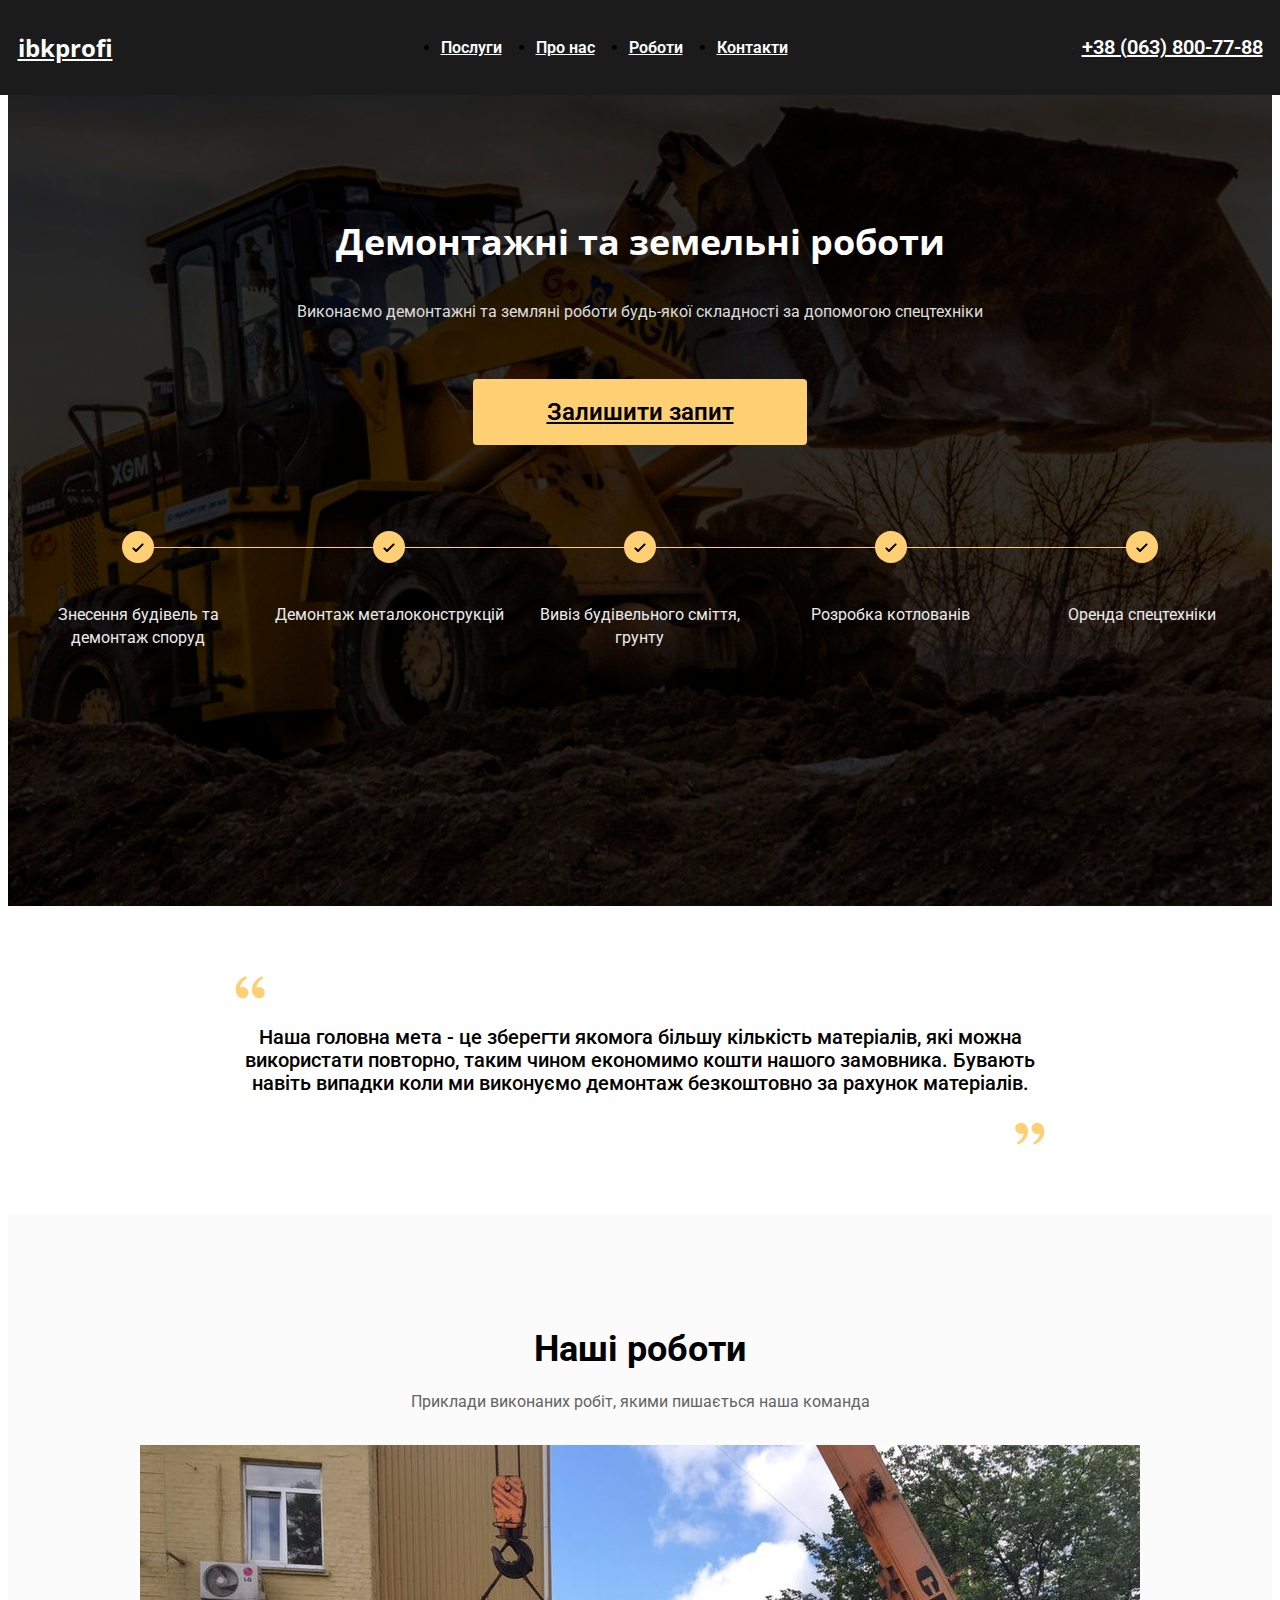
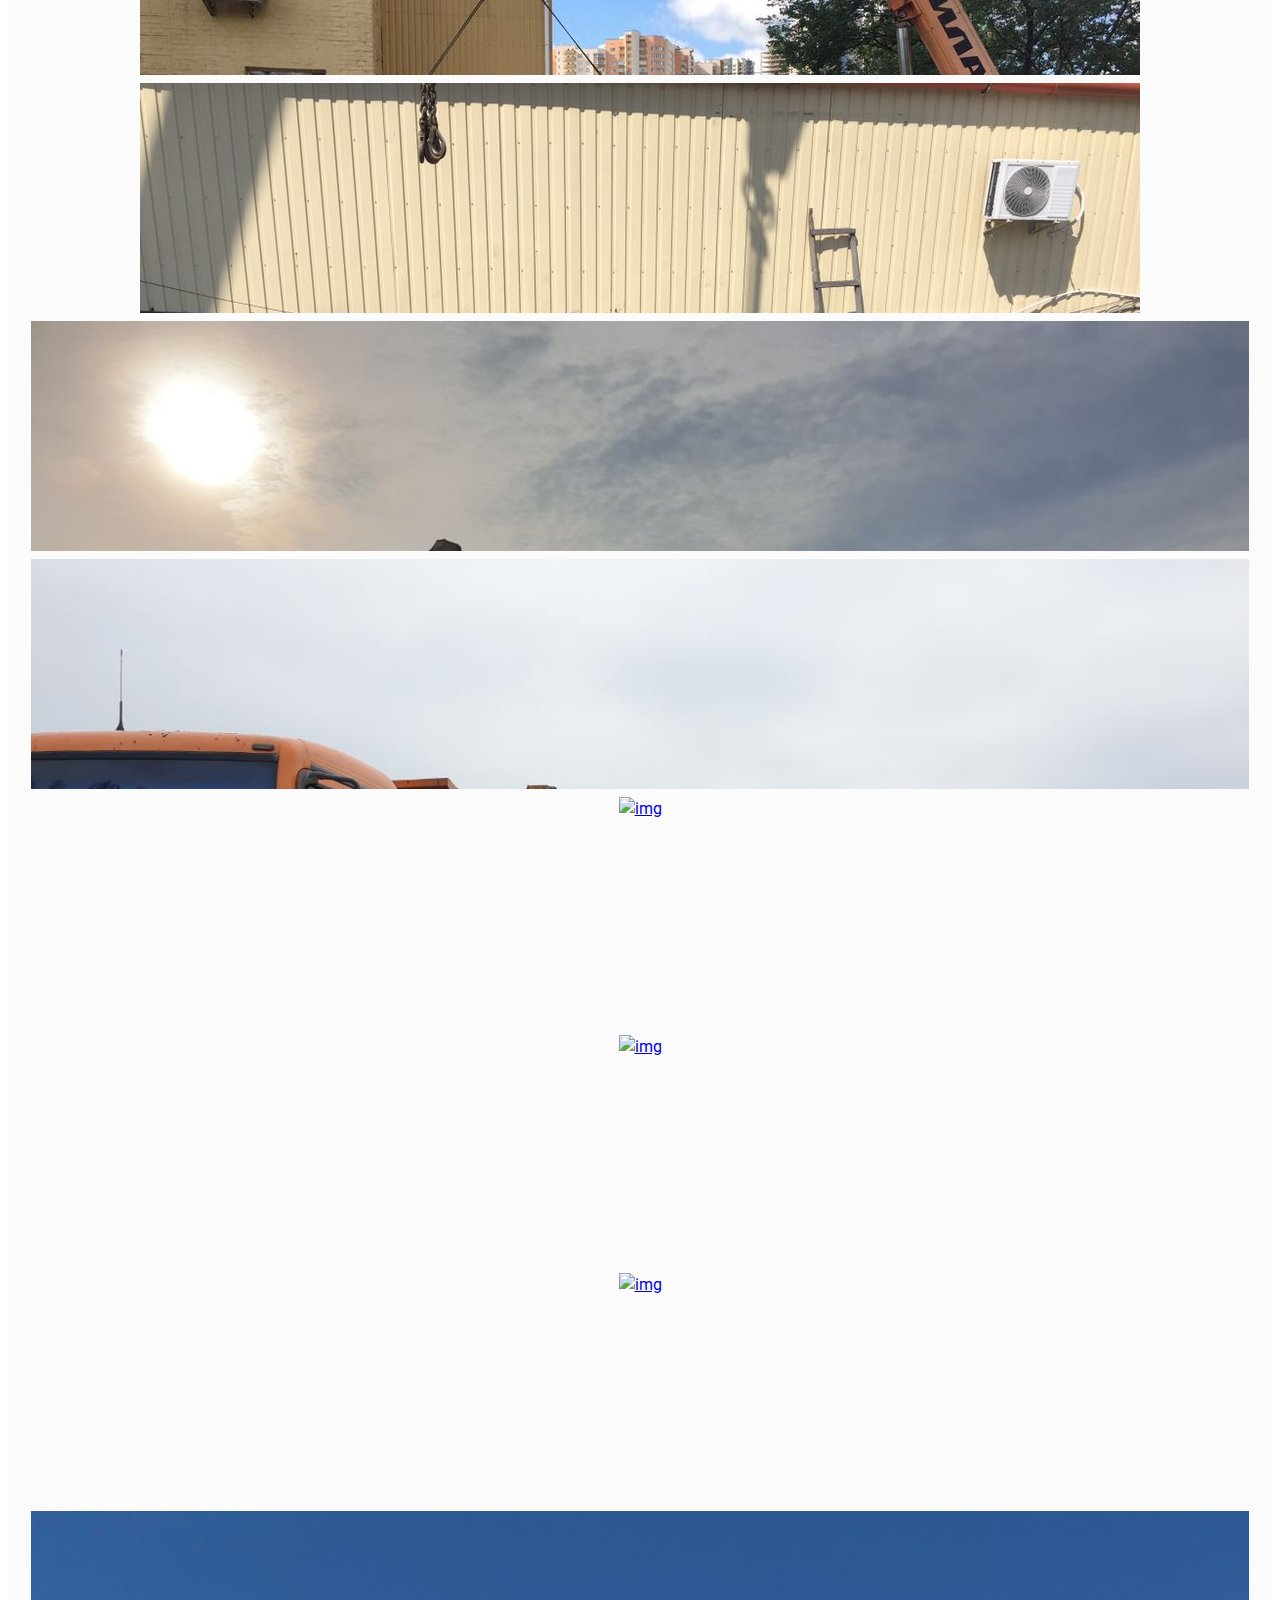
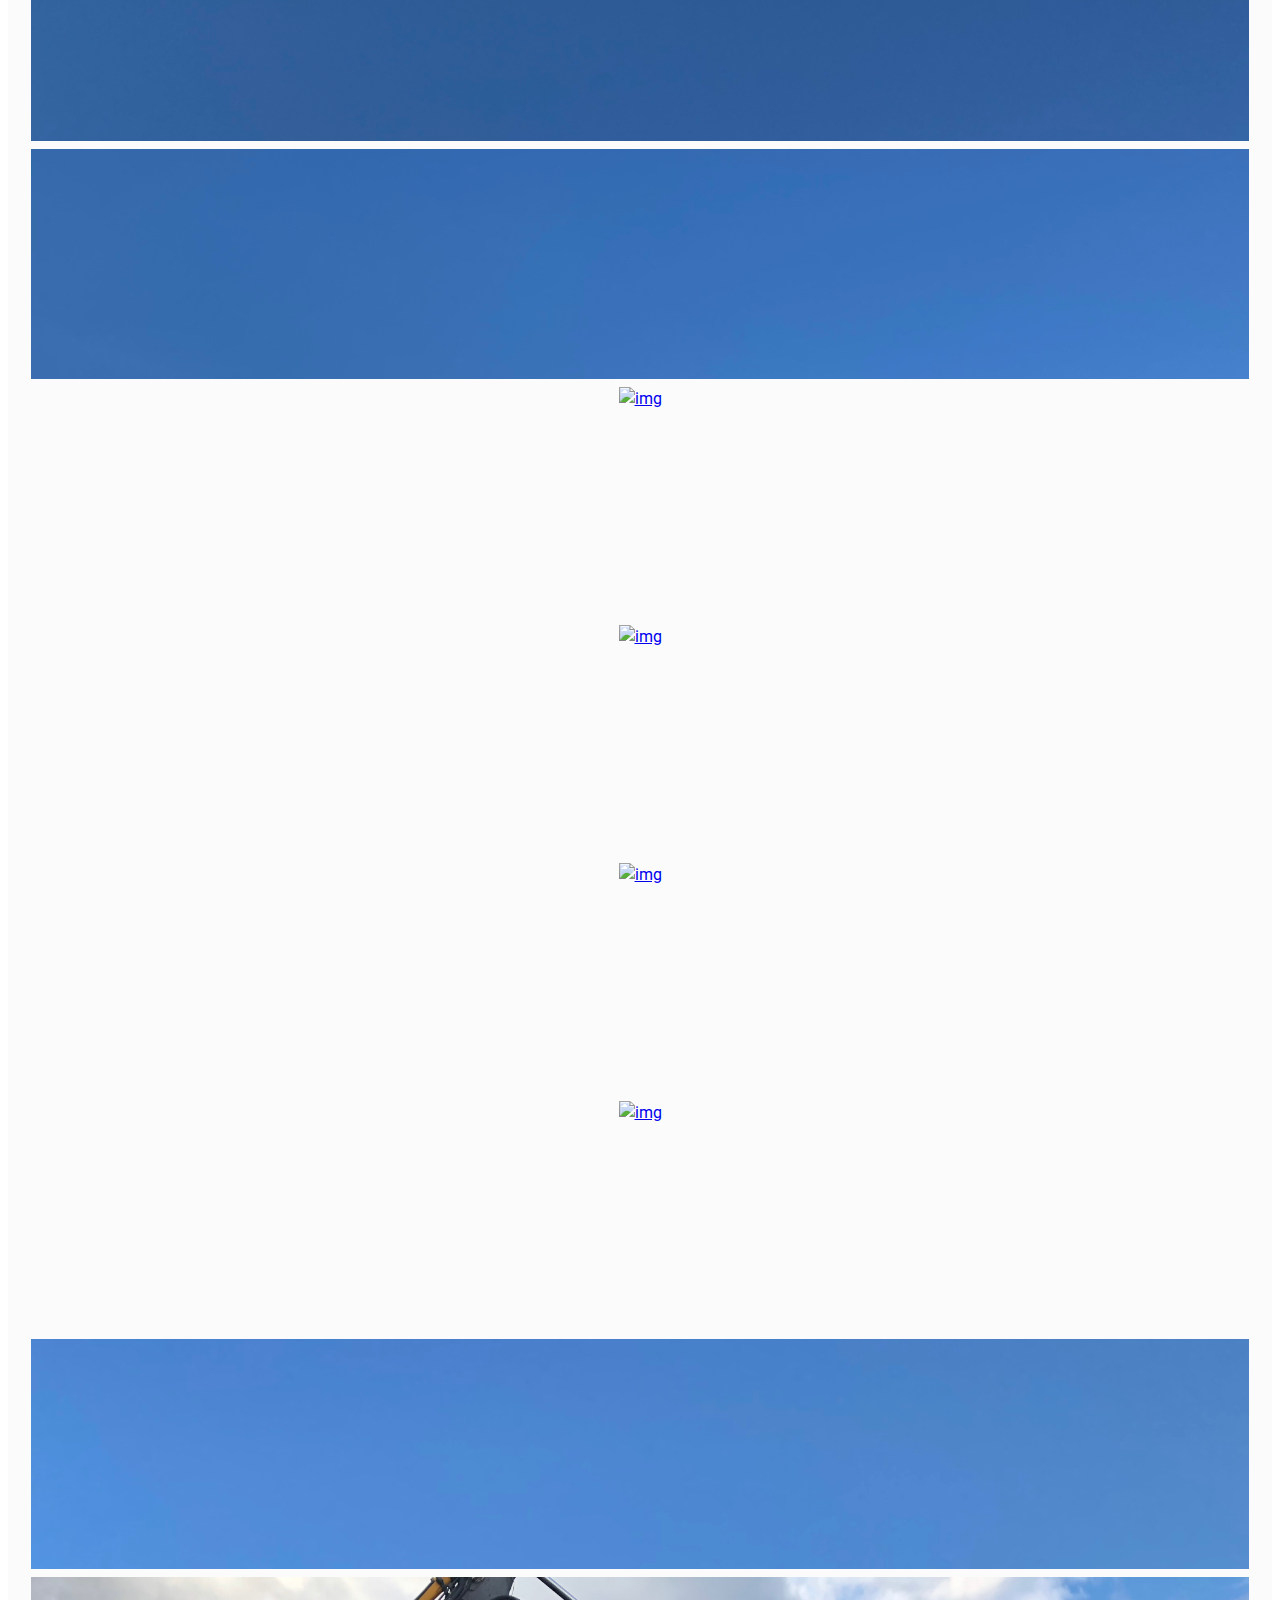
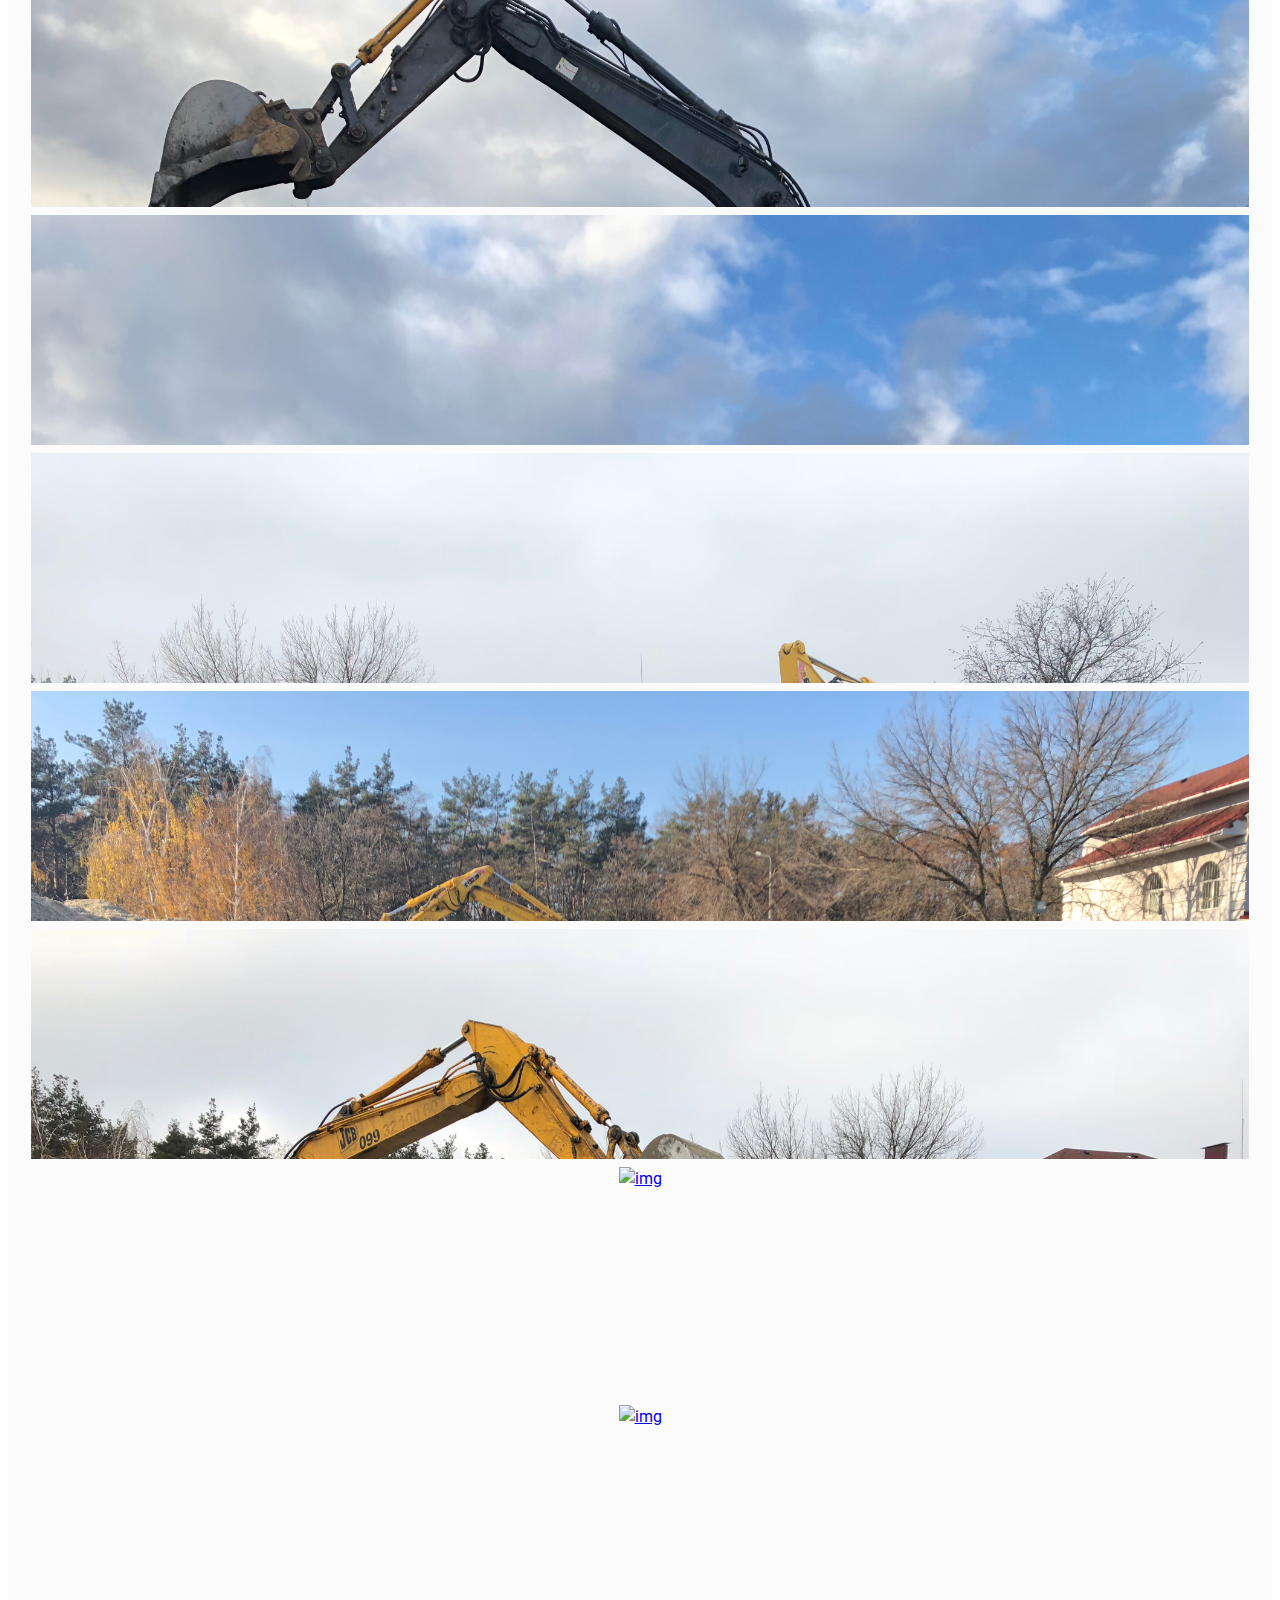
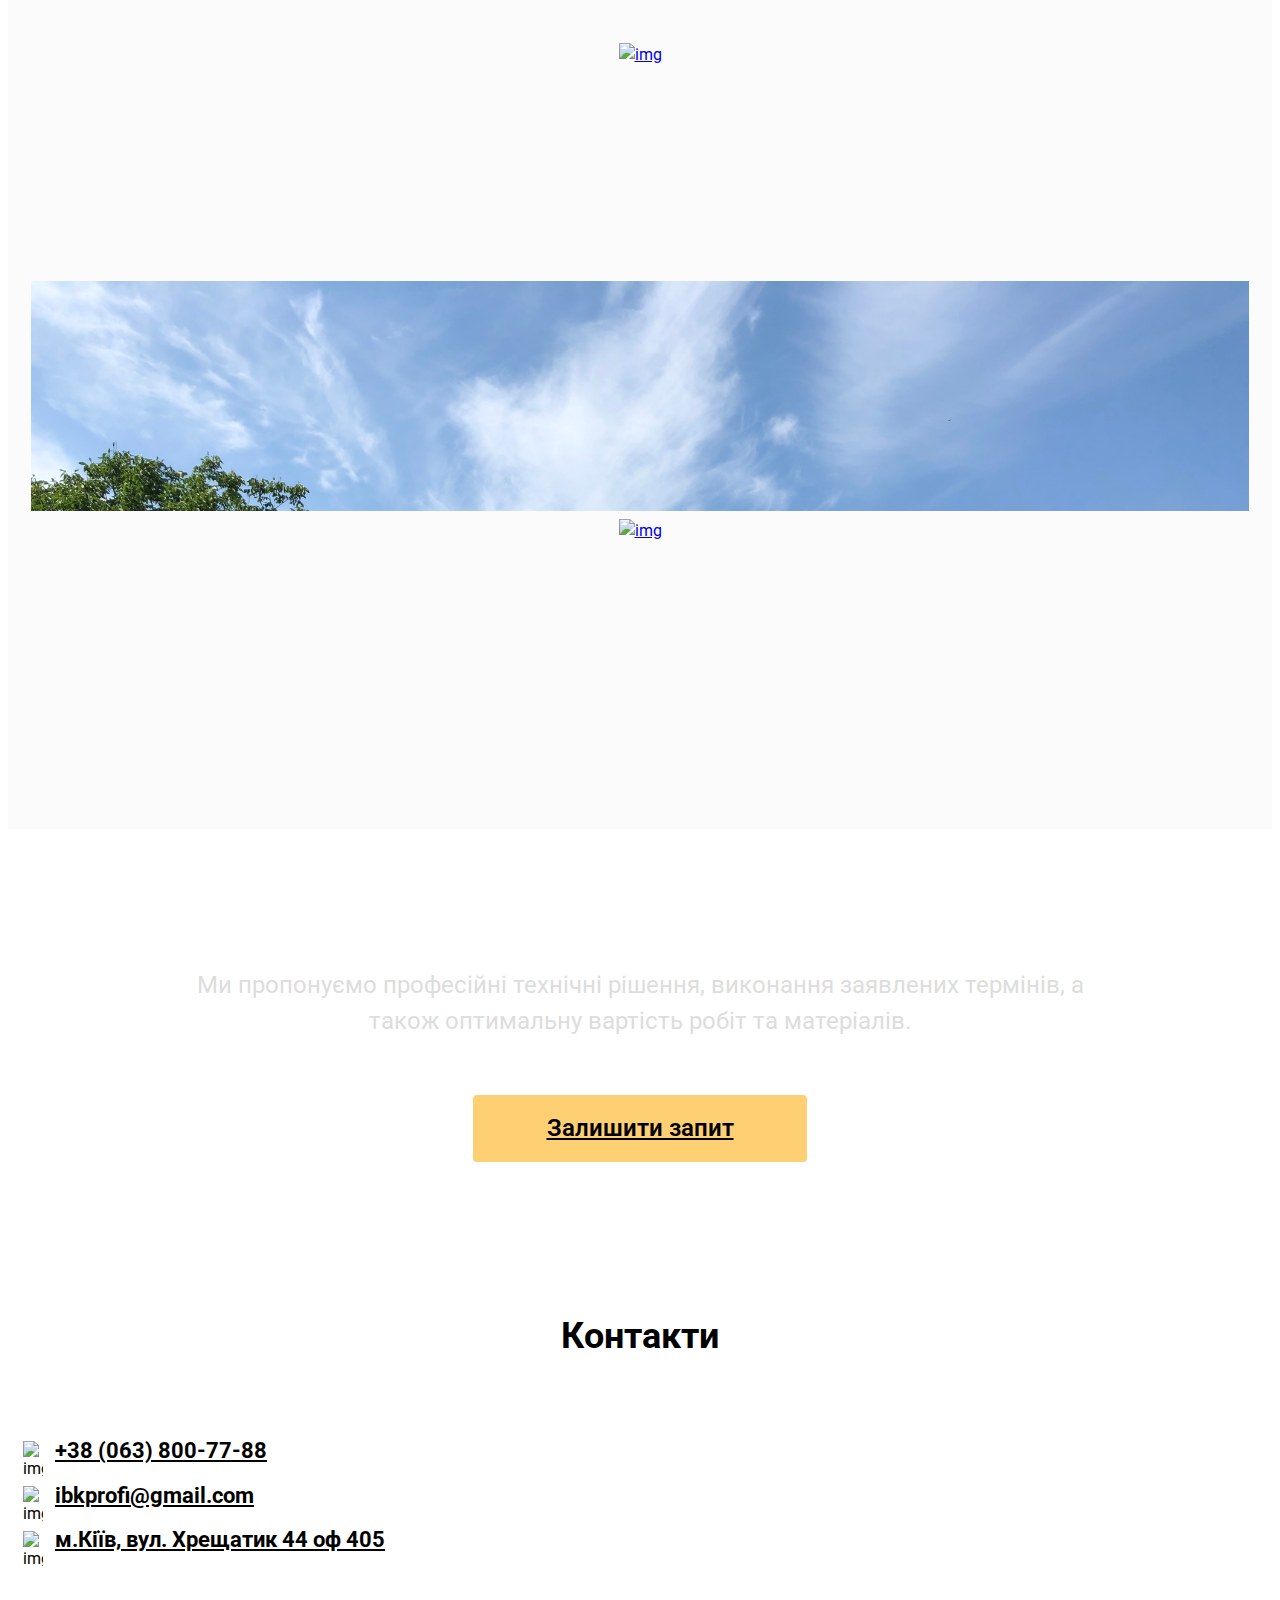
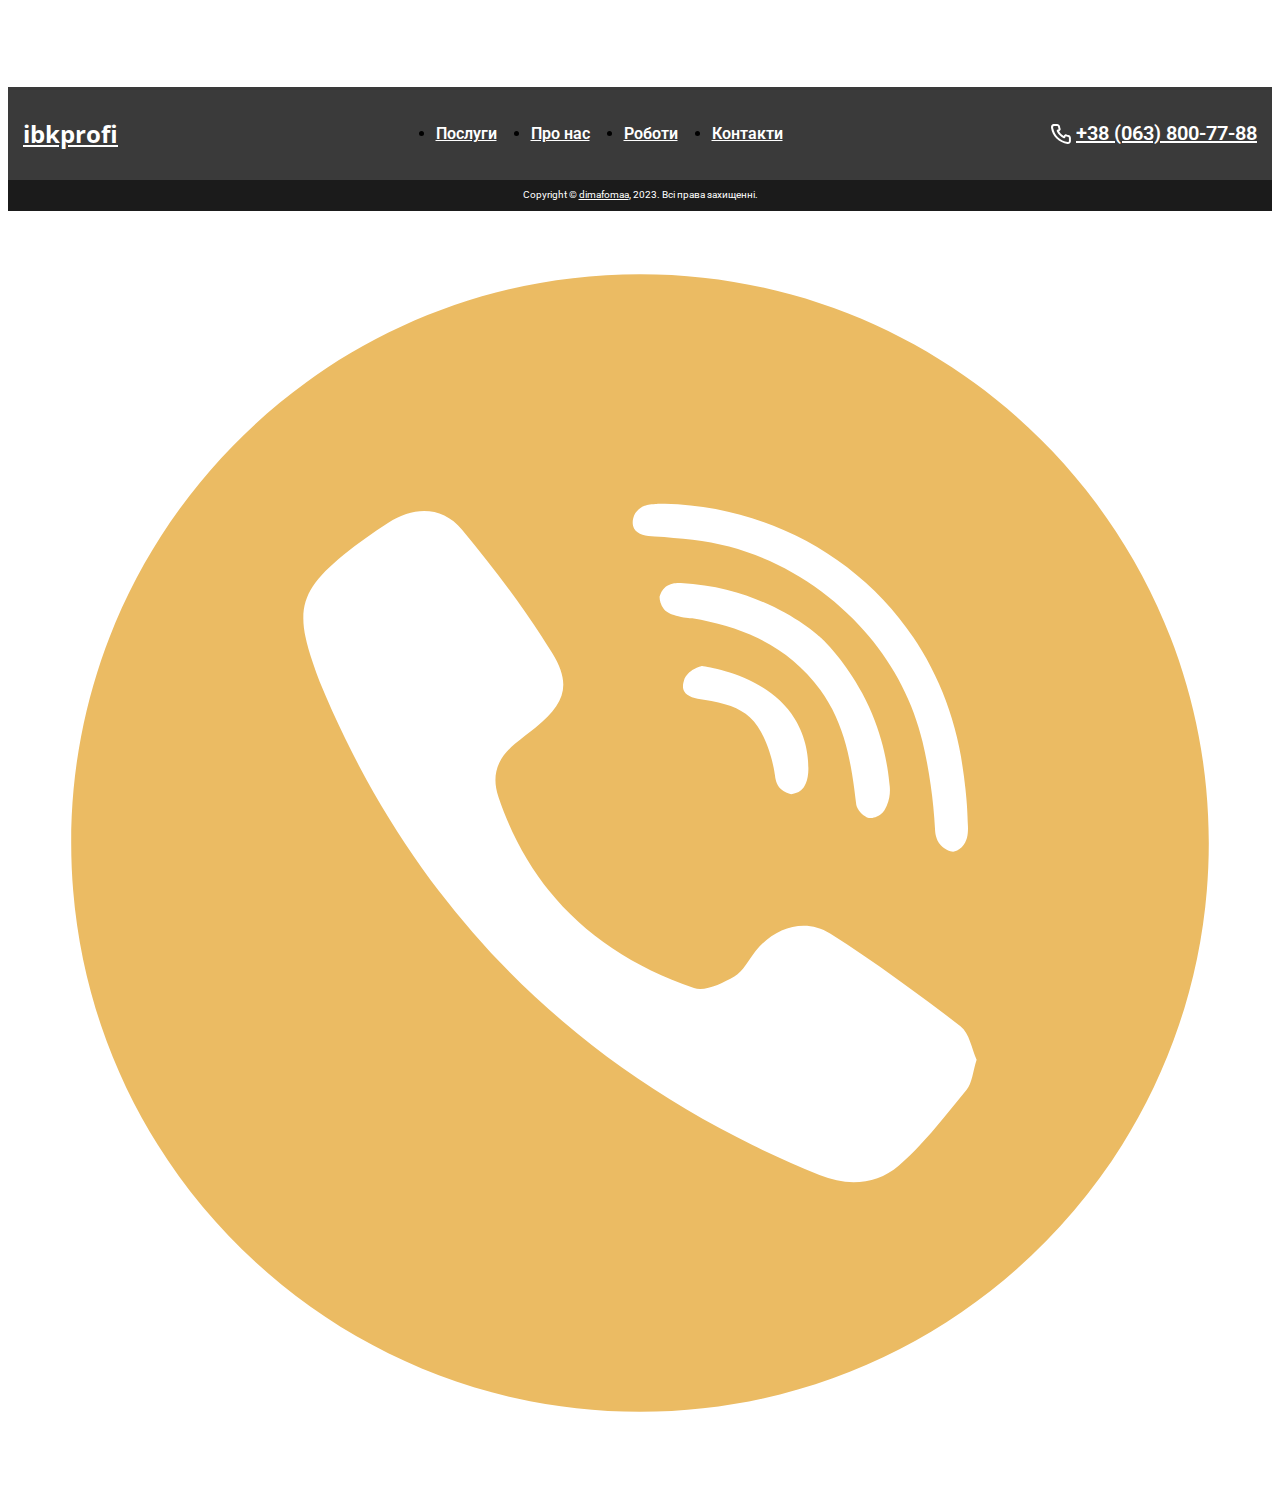
==== commit e289d6ba: "Add files via upload" ====
--- a/dismantling.html
+++ b/dismantling.html
@@ -110,7 +110,7 @@
             <div class="description">
                 <div class="container">
                     <div class="description__inner description__inner-page1">
-                        <p class="description__item description__item-one description__item-page1">Наша головна мета - це зберегти якомога більшу кількість матеріалів, які можна використати повторно, таким чином економимо кошти нашого замовника. Бувають навіть випадки коли коли ми виконуємо демонтаж безкоштовно за рахунок матеріалів.</p>
+                        <p class="description__item description__item-one description__item-page1">Наша головна мета - це зберегти якомога більшу кількість матеріалів, які можна використати повторно, таким чином економимо кошти нашого замовника. Бувають навіть випадки коли ми виконуємо демонтаж безкоштовно за рахунок матеріалів.</p>
                     </div>
                 </div>
             </div>
@@ -326,6 +326,10 @@
         <div class="footer__cooper">Copyright © <a href="https://github.com/dimafomaa?tab=repositories" class="footer__link-bio" target="_blank">dimafomaa</a>, 2023. Всі права захищенні.</div>
 
     </div>
+    
+    <a href="tel:+380638007788" class="phone-stick">
+        <?xml version="1.0" ?><svg enable-background="new 0 0 100 100" id="Layer_5" version="1.1" viewBox="0 0 100 100" xml:space="preserve" xmlns="http://www.w3.org/2000/svg" xmlns:xlink="http://www.w3.org/1999/xlink"><path d="M50,5C25.147,5,5,25.147,5,50c0,24.853,20.147,45,45,45s45-20.147,45-45C95,25.147,74.853,5,50,5z   M49.464,24.312c0.145-0.619,0.708-0.896,0.807-0.945c0.259-0.128,0.49-0.147,0.954-0.187c0,0,0.399-0.026,0.749-0.016  c11.898,0.319,22.174,8.766,23.654,21.562c0.099,0.855,0.268,1.866,0.317,3.948c0.01,0.417,0.017,1.174-0.495,1.662  c-0.231,0.22-0.496,0.318-0.681,0.366c-0.257-0.057-0.662-0.187-0.973-0.528c-0.421-0.462-0.444-1.063-0.455-1.269  c-0.125-2.323-0.454-4.644-0.988-6.909c-1.978-8.397-9.601-15.024-18.188-15.984c-0.998-0.112-1.999-0.222-3.002-0.268  c-0.68-0.031-1.356-0.157-1.622-0.613C49.348,24.796,49.443,24.403,49.464,24.312z M54.137,32.219  c-0.022-0.004-0.501-0.007-1.107-0.166c-0.477-0.125-0.849-0.228-1.132-0.555c-0.268-0.31-0.341-0.69-0.352-0.974  c0.061-0.219,0.19-0.548,0.487-0.788c0.419-0.339,0.948-0.319,1.197-0.307c7.013,0.35,11.166,4.411,11.166,4.411  c0.36,0.352,1.867,1.858,3.178,4.301c1.581,2.946,2.037,5.689,2.184,7.369c0.036,0.383,0.026,0.951-0.238,1.535  c-0.109,0.24-0.232,0.505-0.521,0.714c-0.351,0.254-0.731,0.273-0.894,0.271c-0.181-0.068-0.407-0.184-0.606-0.39  c-0.257-0.266-0.375-0.556-0.388-0.676c-0.37-3.219-0.874-6.363-2.854-9.082C61.743,34.432,58.183,32.903,54.137,32.219z   M63.308,44.451c-0.068,0.933-0.447,1.277-0.542,1.358c-0.283,0.239-0.61,0.305-0.808,0.327c-0.229-0.045-0.554-0.147-0.818-0.408  c-0.391-0.387-0.441-0.919-0.461-1.093c-0.093-0.807-0.672-3.389-1.993-4.58c-0.826-0.745-1.967-1.138-3.636-1.38  c-0.67-0.097-1.32-0.233-1.555-0.677c-0.179-0.339-0.057-0.722-0.02-0.843c0.274-0.884,1.346-1.139,1.431-1.157  c0.712,0.1,5.263,0.801,7.344,4.185C63.376,42.014,63.346,43.93,63.308,44.451z M75.841,69.517  c-1.707,2.079-3.356,4.268-5.378,6.008c-1.736,1.493-4.006,1.673-6.265,0.75c-18.559-7.577-31.87-20.459-39.547-39.051  c-0.193-0.466-0.349-0.948-0.513-1.425c-1.437-4.173-1.004-5.794,2.42-8.601c1.119-0.918,2.317-1.749,3.532-2.538  c2.042-1.326,4.288-1.31,5.832,0.55c2.566,3.093,5.014,6.329,7.12,9.746c1.572,2.551,1.01,3.995-1.297,5.916  c-0.533,0.444-1.105,0.842-1.639,1.285c-1.335,1.109-1.899,2.431-1.31,4.185c2.581,7.69,7.967,12.552,15.475,15.135  c0.873,0.3,2.237-0.374,3.192-0.916c0.713-0.405,1.131-1.327,1.683-2.017c1.491-1.865,3.903-2.654,5.894-1.391  c3.559,2.258,6.969,4.766,10.314,7.335c0.717,0.551,0.891,1.808,1.278,2.657C76.319,68.136,76.276,68.987,75.841,69.517z" fill="#ebbb63"/></svg>
+    </a>
     <!-- <a href="#" class="scroll-up" id="scroll-up">
         <i class="fa-solid fa-angles-up"></i>
     </a> -->
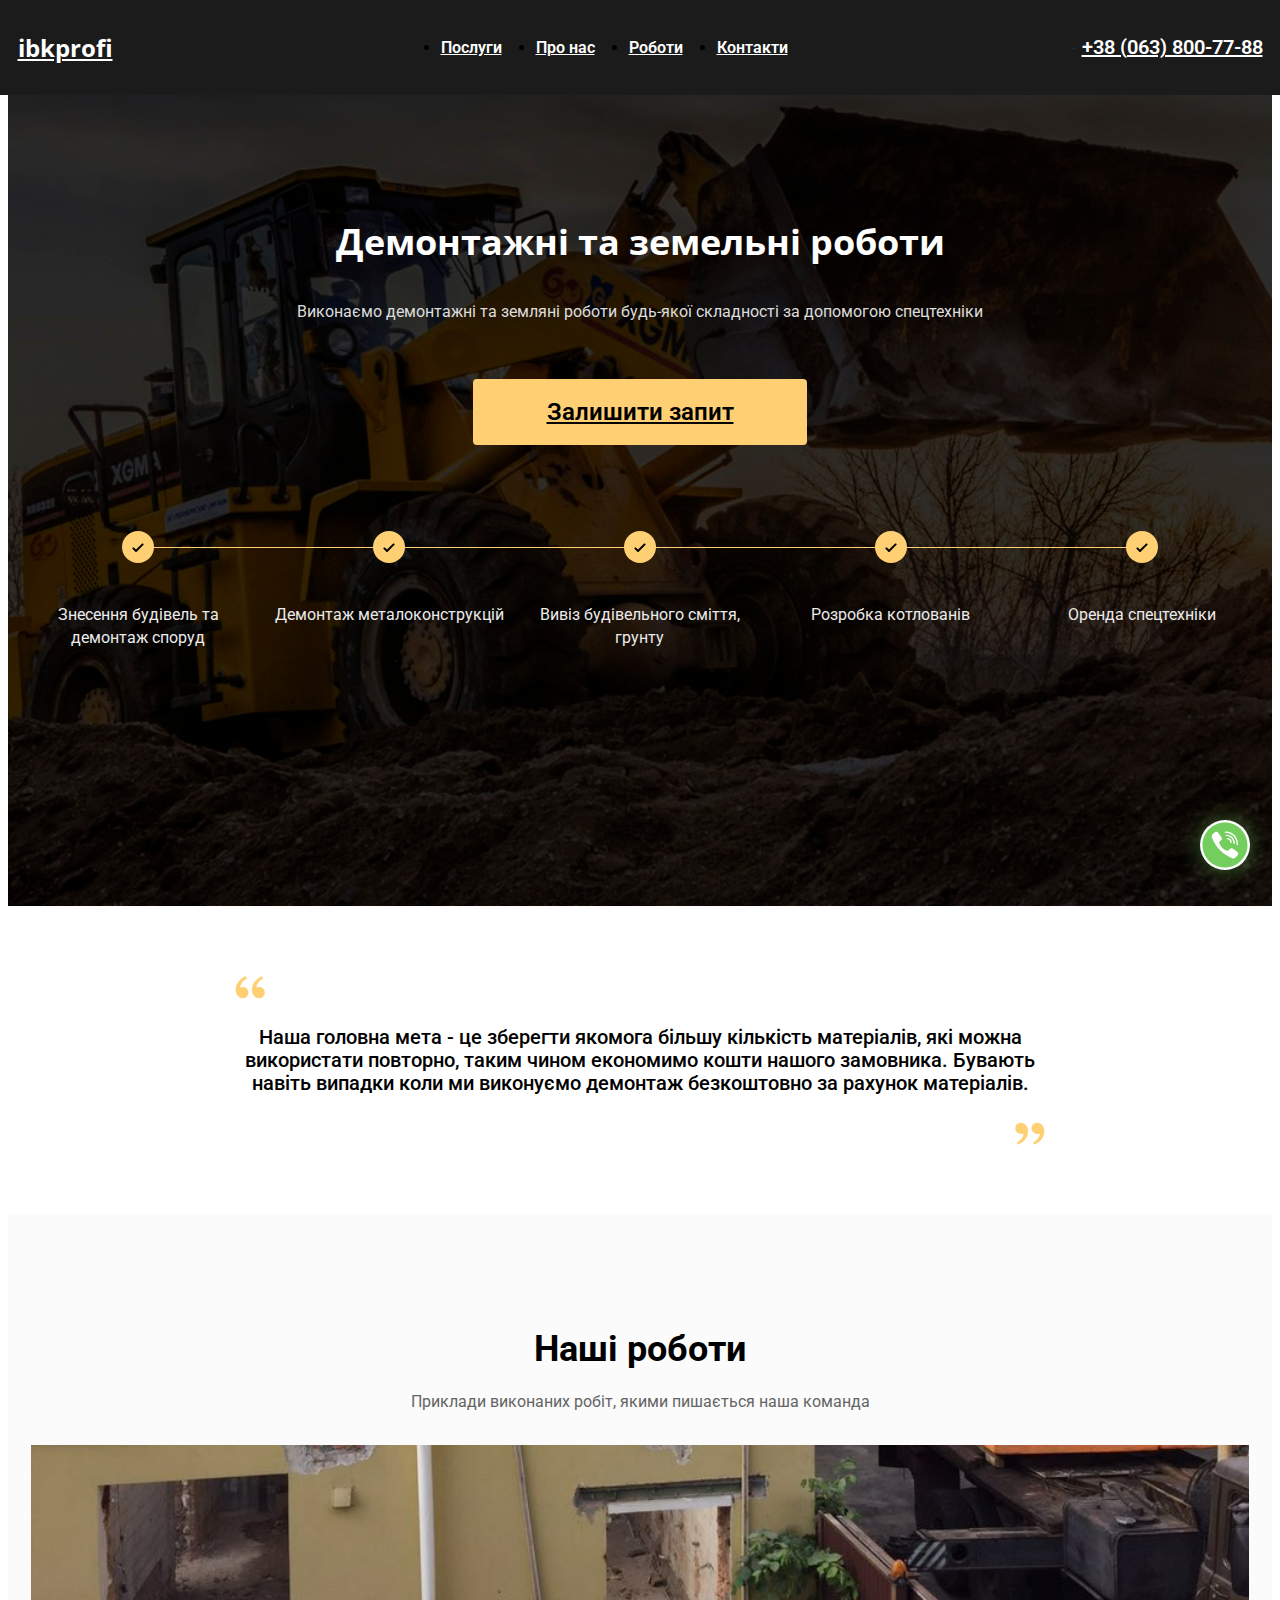
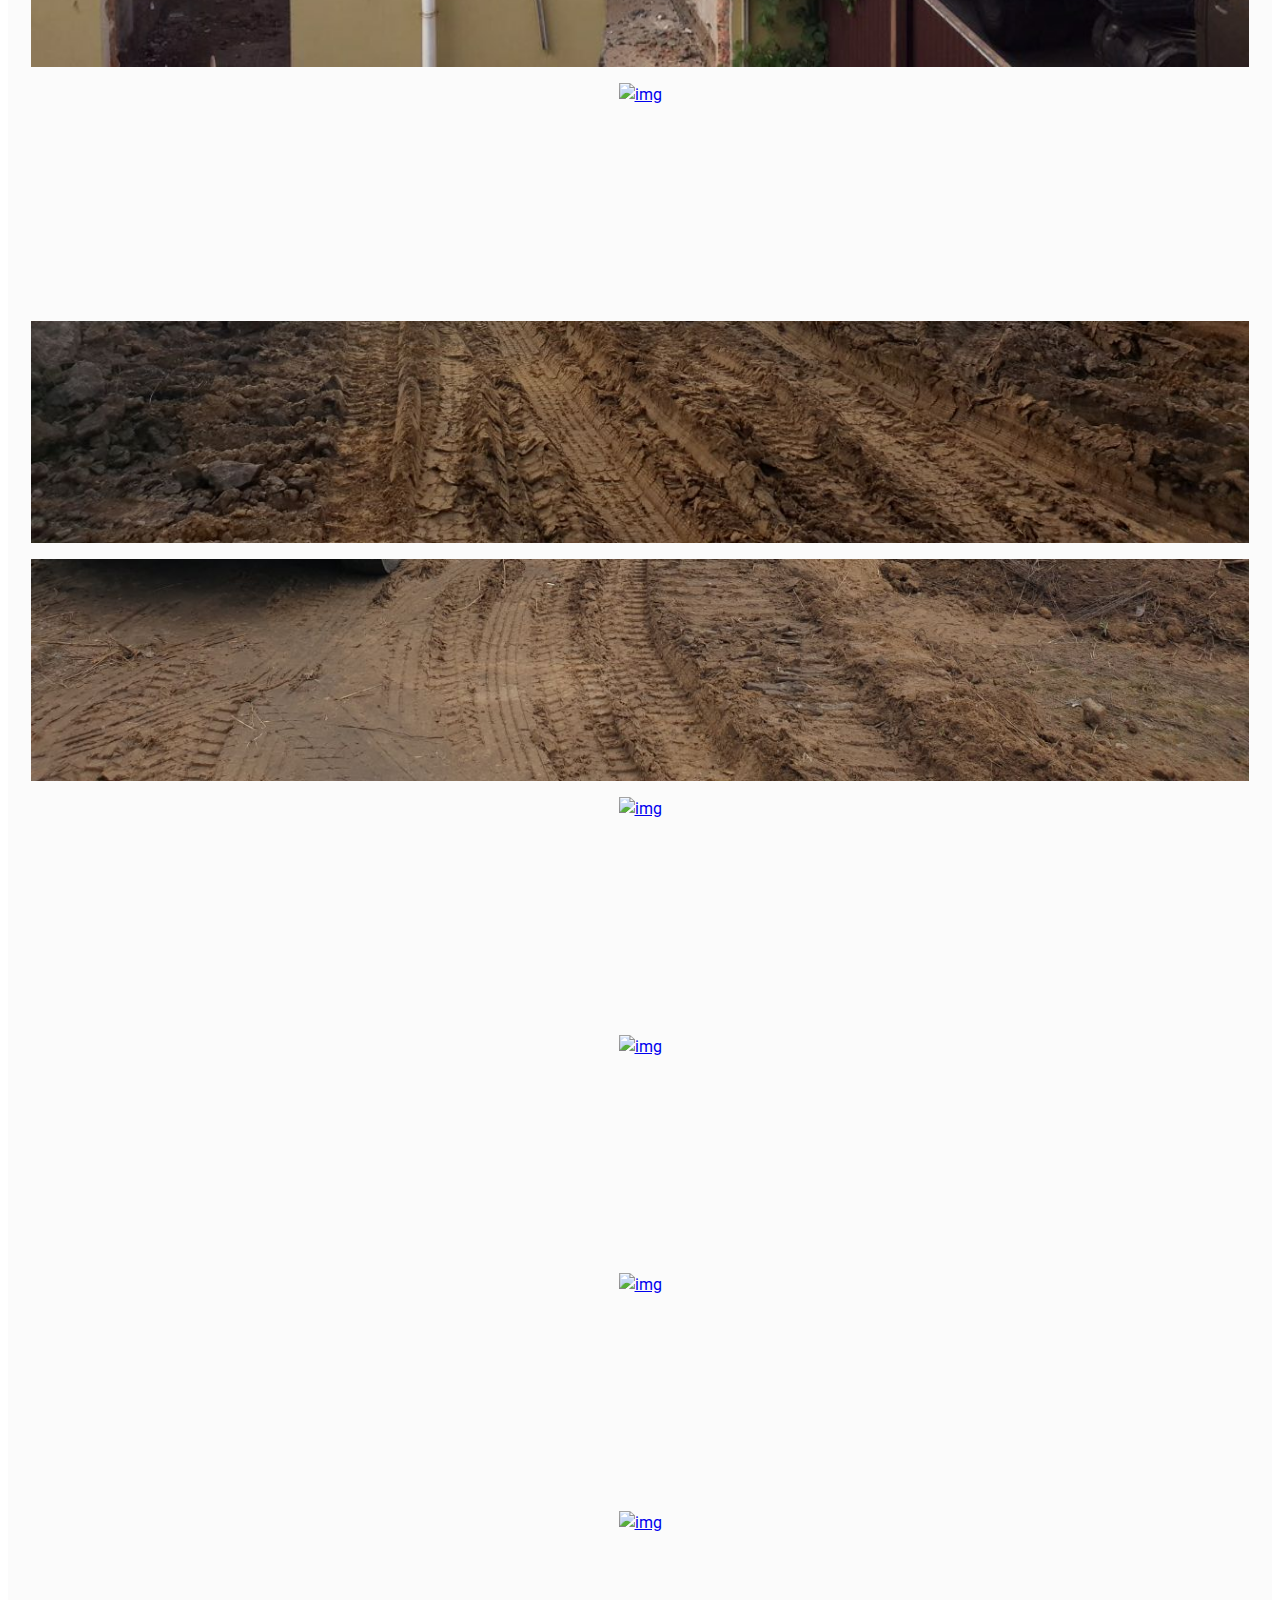
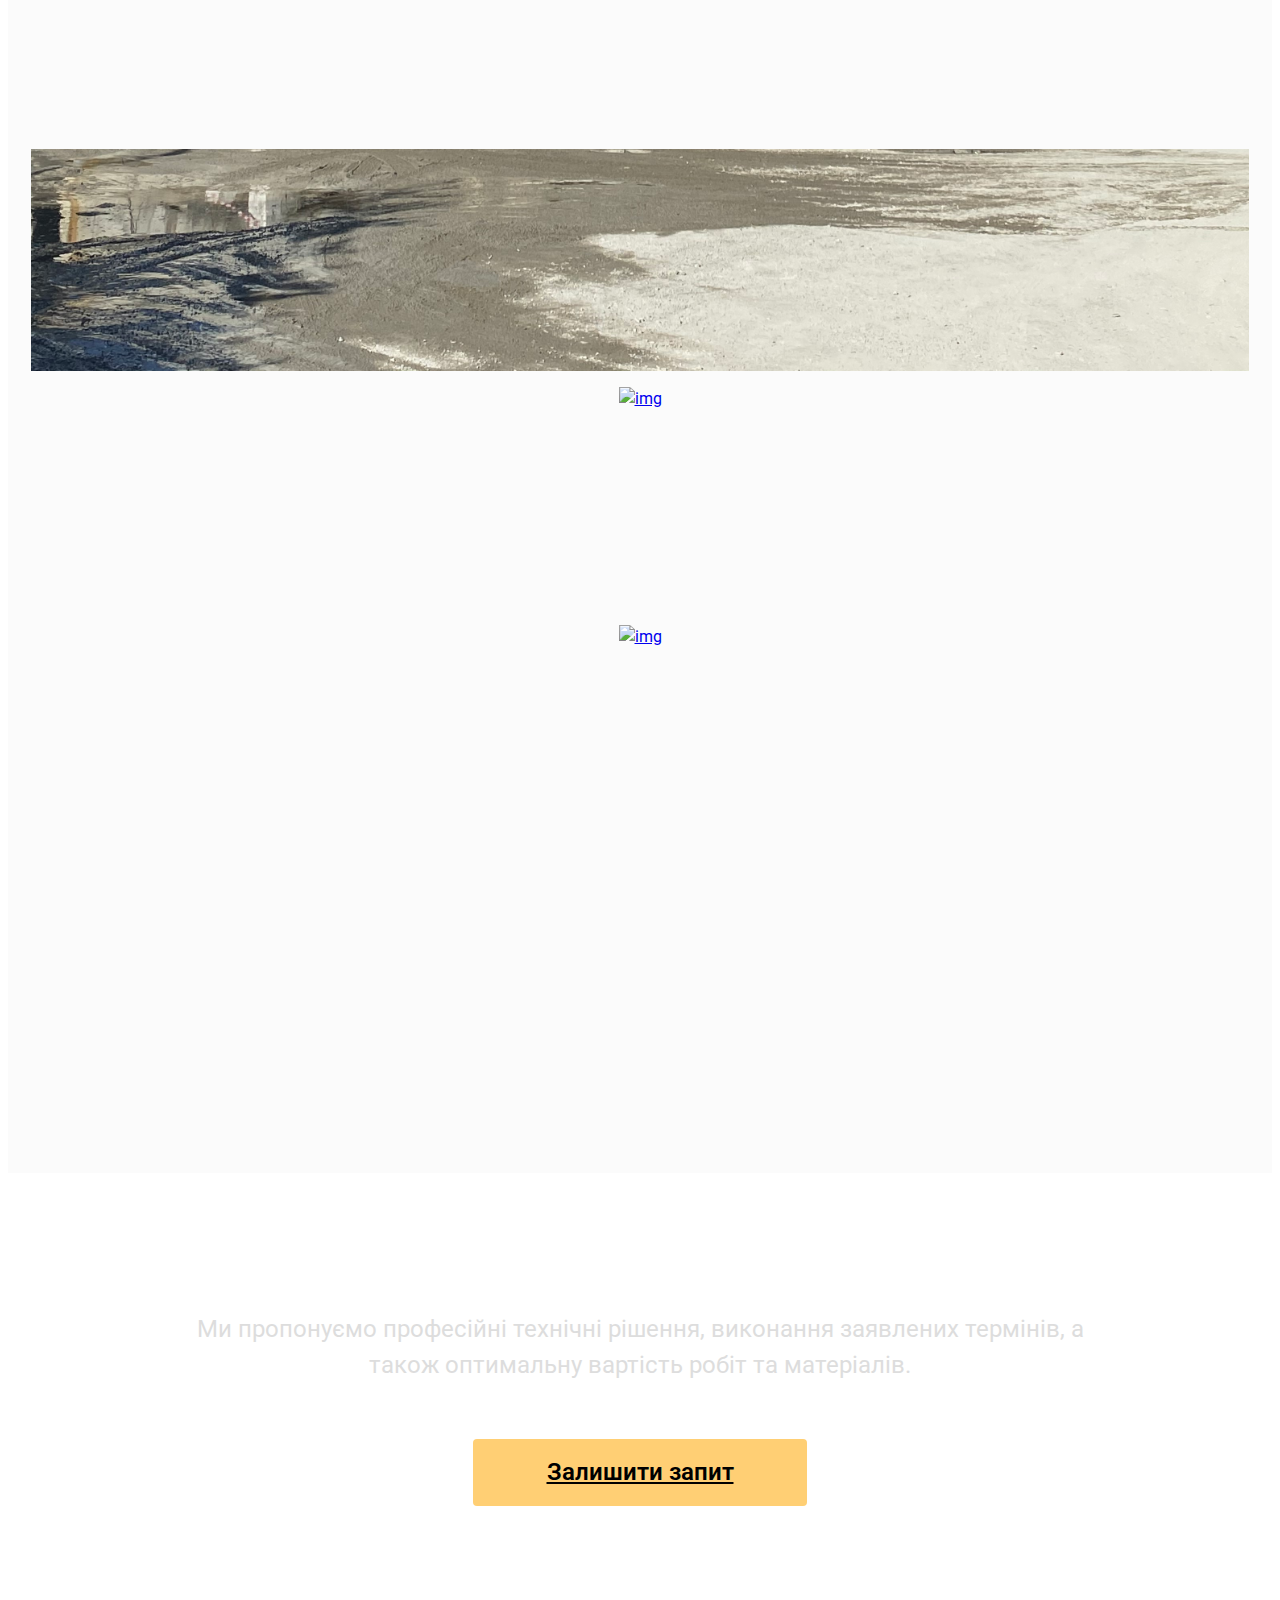
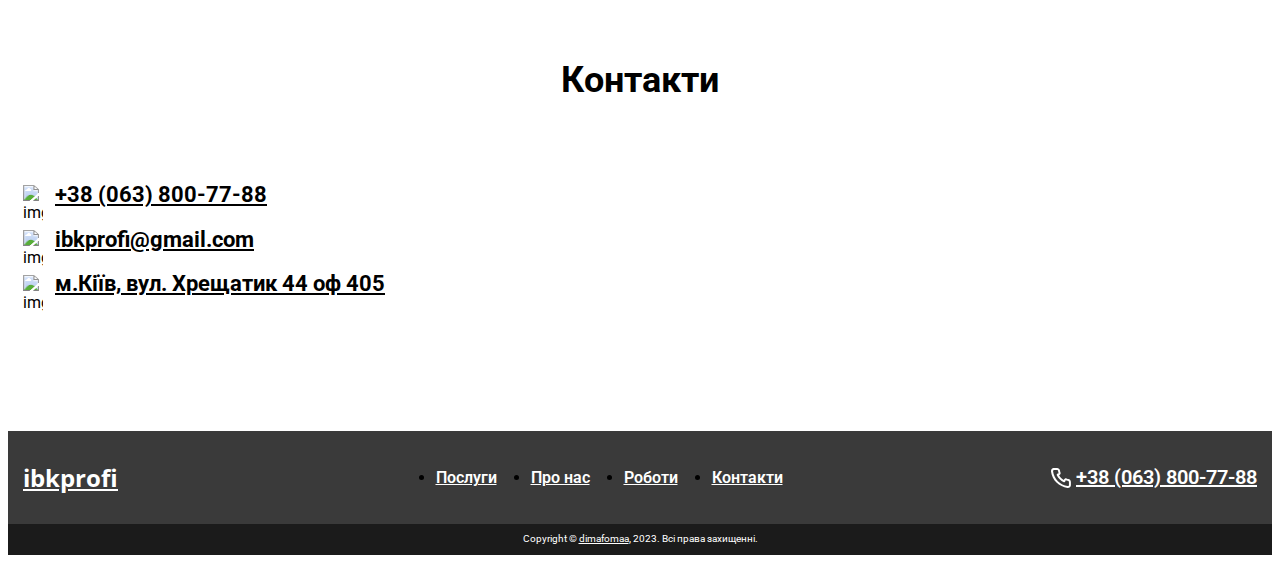
==== commit e8fe54e9: "Add files via upload" ====
--- a/dismantling.html
+++ b/dismantling.html
@@ -125,124 +125,64 @@
 
                         <div class="work__slide">
                             <a href="img/work/d1.jpg" class="work__item">
-                                <img src="img/work/d1.jpg" alt="img" class="work__img img">
-                            </a>
-                        </div>
-                        <div class="work__slide">
-                            <a href="img/work/d2.jpg" class="work__item">
-                                <img src="img/work/d2.jpg" alt="img" class="work__img img">
+                                <img src="img/work/d1.jpg" alt="img" class="work__img img" loading="lazy">
+                            </a>
+                        </div>
+                        <div class="work__slide">
+                            <a href="img/work/d2.jpeg" class="work__item">
+                                <img src="img/work/d2.jpeg" alt="img" class="work__img img" loading="lazy">
                             </a>
                         </div>
                         <div class="work__slide">
                             <a href="img/work/d3.jpg" class="work__item">
-                                <img src="img/work/d3.jpg" alt="img" class="work__img img">
+                                <img src="img/work/d3.jpg" alt="img" class="work__img img" loading="lazy">
                             </a>
                         </div>
                         <div class="work__slide">
                             <a href="img/work/d4.jpg" class="work__item">
-                                <img src="img/work/d4.jpg" alt="img" class="work__img img">
-                            </a>
-                        </div>
-                        <div class="work__slide">
-                            <a href="img/work/d5.jpg" class="work__item">
-                                <img src="img/work/d5.jpg" alt="img" class="work__img img">
-                            </a>
-                        </div>
-                        <div class="work__slide">
-                            <a href="img/work/d6.jpg" class="work__item">
-                                <img src="img/work/d6.jpg" alt="img" class="work__img img">
-                            </a>
-                        </div>
-                        <div class="work__slide">
-                            <a href="img/work/d7.jpg" class="work__item">
-                                <img src="img/work/d7.jpg" alt="img" class="work__img img">
-                            </a>
-                        </div>
-                        <div class="work__slide">
-                            <a href="img/work/d8.jpg" class="work__item">
-                                <img src="img/work/d8.jpg" alt="img" class="work__img img">
+                                <img src="img/work/d4.jpg" alt="img" class="work__img img" loading="lazy">
+                            </a>
+                        </div>
+                        <div class="work__slide">
+                            <a href="img/work/d5.jpeg" class="work__item">
+                                <img src="img/work/d5.jpeg" alt="img" class="work__img img" loading="lazy">
+                            </a>
+                        </div>
+                        <div class="work__slide">
+                            <a href="img/work/d6.jpeg" class="work__item">
+                                <img src="img/work/d6.jpeg" alt="img" class="work__img img" loading="lazy">
+                            </a>
+                        </div>
+                        <div class="work__slide">
+                            <a href="img/work/d7.jpeg" class="work__item">
+                                <img src="img/work/d7.jpeg" alt="img" class="work__img img" loading="lazy">
+                            </a>
+                        </div>
+                        <div class="work__slide">
+                            <a href="img/work/d8.jpeg" class="work__item">
+                                <img src="img/work/d8.jpeg" alt="img" class="work__img img" loading="lazy">
                             </a>
                         </div>
                         <div class="work__slide">
                             <a href="img/work/d9.jpg" class="work__item">
-                                <img src="img/work/d9.jpg" alt="img" class="work__img img">
+                                <img src="img/work/d9.jpg" alt="img" class="work__img img" loading="lazy">
                             </a>
                         </div>
                         <div class="work__slide">
                             <a href="img/work/d10.jpg" class="work__item">
-                                <img src="img/work/d10.jpg" alt="img" class="work__img img">
-                            </a>
-                        </div>
-                        <div class="work__slide">
-                            <a href="img/work/d11.jpg" class="work__item">
-                                <img src="img/work/d11.jpg" alt="img" class="work__img img">
+                                <img src="img/work/d10.jpg" alt="img" class="work__img img" loading="lazy">
+                            </a>
+                        </div>
+                        <div class="work__slide">
+                            <a href="img/work/d11.jpeg" class="work__item">
+                                <img src="img/work/d11.jpeg" alt="img" class="work__img img" loading="lazy">
                             </a>
                         </div>
                         <div class="work__slide">
                             <a href="img/work/d12.jpg" class="work__item">
-                                <img src="img/work/d12.jpg" alt="img" class="work__img img">
-                            </a>
-                        </div>
-                        <div class="work__slide">
-                            <a href="img/work/d13.jpg" class="work__item">
-                                <img src="img/work/d13.jpg" alt="img" class="work__img img">
-                            </a>
-                        </div>
-                        <div class="work__slide">
-                            <a href="img/work/d14.jpg" class="work__item">
-                                <img src="img/work/d14.jpg" alt="img" class="work__img img">
-                            </a>
-                        </div>
-                        <div class="work__slide">
-                            <a href="img/work/d15.jpg" class="work__item">
-                                <img src="img/work/d15.jpg" alt="img" class="work__img img">
-                            </a>
-                        </div>
-                        <div class="work__slide">
-                            <a href="img/work/d16.jpg" class="work__item">
-                                <img src="img/work/d16.jpg" alt="img" class="work__img img">
-                            </a>
-                        </div>                  
-                        <div class="work__slide">
-                            <a href="img/work/d17.jpg" class="work__item">
-                                <img src="img/work/d17.jpg" alt="img" class="work__img img">
-                            </a>
-                        </div>                  
-                        <div class="work__slide">
-                            <a href="img/work/d18.jpg" class="work__item">
-                                <img src="img/work/d18.jpg" alt="img" class="work__img img">
-                            </a>
-                        </div>                  
-                        <div class="work__slide">
-                            <a href="img/work/d19.jpg" class="work__item">
-                                <img src="img/work/d19.jpg" alt="img" class="work__img img">
-                            </a>
-                        </div>                  
-                        <div class="work__slide">
-                            <a href="img/work/d20.jpg" class="work__item">
-                                <img src="img/work/d20.jpg" alt="img" class="work__img img">
-                            </a>
-                        </div>                  
-                        <div class="work__slide">
-                            <a href="img/work/d21.jpg" class="work__item">
-                                <img src="img/work/d21.jpg" alt="img" class="work__img img">
-                            </a>
-                        </div>                  
-                        <div class="work__slide">
-                            <a href="img/work/d22.jpg" class="work__item">
-                                <img src="img/work/d22.jpg" alt="img" class="work__img img">
-                            </a>
-                        </div>                  
-                        <div class="work__slide">
-                            <a href="img/work/d23.jpg" class="work__item">
-                                <img src="img/work/d23.jpg" alt="img" class="work__img img">
-                            </a>
-                        </div>                  
-                        <div class="work__slide">
-                            <a href="img/work/d24.jpg" class="work__item">
-                                <img src="img/work/d24.jpg" alt="img" class="work__img img">
-                            </a>
-                        </div>     
+                                <img src="img/work/d12.jpg" alt="img" class="work__img img" loading="lazy">
+                            </a>
+                        </div>
                     </div>                    
 
                 </div>
@@ -328,7 +268,7 @@
     </div>
     
     <a href="tel:+380638007788" class="phone-stick">
-        <?xml version="1.0" ?><svg enable-background="new 0 0 100 100" id="Layer_5" version="1.1" viewBox="0 0 100 100" xml:space="preserve" xmlns="http://www.w3.org/2000/svg" xmlns:xlink="http://www.w3.org/1999/xlink"><path d="M50,5C25.147,5,5,25.147,5,50c0,24.853,20.147,45,45,45s45-20.147,45-45C95,25.147,74.853,5,50,5z   M49.464,24.312c0.145-0.619,0.708-0.896,0.807-0.945c0.259-0.128,0.49-0.147,0.954-0.187c0,0,0.399-0.026,0.749-0.016  c11.898,0.319,22.174,8.766,23.654,21.562c0.099,0.855,0.268,1.866,0.317,3.948c0.01,0.417,0.017,1.174-0.495,1.662  c-0.231,0.22-0.496,0.318-0.681,0.366c-0.257-0.057-0.662-0.187-0.973-0.528c-0.421-0.462-0.444-1.063-0.455-1.269  c-0.125-2.323-0.454-4.644-0.988-6.909c-1.978-8.397-9.601-15.024-18.188-15.984c-0.998-0.112-1.999-0.222-3.002-0.268  c-0.68-0.031-1.356-0.157-1.622-0.613C49.348,24.796,49.443,24.403,49.464,24.312z M54.137,32.219  c-0.022-0.004-0.501-0.007-1.107-0.166c-0.477-0.125-0.849-0.228-1.132-0.555c-0.268-0.31-0.341-0.69-0.352-0.974  c0.061-0.219,0.19-0.548,0.487-0.788c0.419-0.339,0.948-0.319,1.197-0.307c7.013,0.35,11.166,4.411,11.166,4.411  c0.36,0.352,1.867,1.858,3.178,4.301c1.581,2.946,2.037,5.689,2.184,7.369c0.036,0.383,0.026,0.951-0.238,1.535  c-0.109,0.24-0.232,0.505-0.521,0.714c-0.351,0.254-0.731,0.273-0.894,0.271c-0.181-0.068-0.407-0.184-0.606-0.39  c-0.257-0.266-0.375-0.556-0.388-0.676c-0.37-3.219-0.874-6.363-2.854-9.082C61.743,34.432,58.183,32.903,54.137,32.219z   M63.308,44.451c-0.068,0.933-0.447,1.277-0.542,1.358c-0.283,0.239-0.61,0.305-0.808,0.327c-0.229-0.045-0.554-0.147-0.818-0.408  c-0.391-0.387-0.441-0.919-0.461-1.093c-0.093-0.807-0.672-3.389-1.993-4.58c-0.826-0.745-1.967-1.138-3.636-1.38  c-0.67-0.097-1.32-0.233-1.555-0.677c-0.179-0.339-0.057-0.722-0.02-0.843c0.274-0.884,1.346-1.139,1.431-1.157  c0.712,0.1,5.263,0.801,7.344,4.185C63.376,42.014,63.346,43.93,63.308,44.451z M75.841,69.517  c-1.707,2.079-3.356,4.268-5.378,6.008c-1.736,1.493-4.006,1.673-6.265,0.75c-18.559-7.577-31.87-20.459-39.547-39.051  c-0.193-0.466-0.349-0.948-0.513-1.425c-1.437-4.173-1.004-5.794,2.42-8.601c1.119-0.918,2.317-1.749,3.532-2.538  c2.042-1.326,4.288-1.31,5.832,0.55c2.566,3.093,5.014,6.329,7.12,9.746c1.572,2.551,1.01,3.995-1.297,5.916  c-0.533,0.444-1.105,0.842-1.639,1.285c-1.335,1.109-1.899,2.431-1.31,4.185c2.581,7.69,7.967,12.552,15.475,15.135  c0.873,0.3,2.237-0.374,3.192-0.916c0.713-0.405,1.131-1.327,1.683-2.017c1.491-1.865,3.903-2.654,5.894-1.391  c3.559,2.258,6.969,4.766,10.314,7.335c0.717,0.551,0.891,1.808,1.278,2.657C76.319,68.136,76.276,68.987,75.841,69.517z" fill="#ebbb63"/></svg>
+        <?xml version="1.0" ?><svg enable-background="new 0 0 100 100" id="Layer_5" version="1.1" viewBox="0 0 100 100" xml:space="preserve" xmlns="http://www.w3.org/2000/svg" xmlns:xlink="http://www.w3.org/1999/xlink"><path d="M50,5C25.147,5,5,25.147,5,50c0,24.853,20.147,45,45,45s45-20.147,45-45C95,25.147,74.853,5,50,5z   M49.464,24.312c0.145-0.619,0.708-0.896,0.807-0.945c0.259-0.128,0.49-0.147,0.954-0.187c0,0,0.399-0.026,0.749-0.016  c11.898,0.319,22.174,8.766,23.654,21.562c0.099,0.855,0.268,1.866,0.317,3.948c0.01,0.417,0.017,1.174-0.495,1.662  c-0.231,0.22-0.496,0.318-0.681,0.366c-0.257-0.057-0.662-0.187-0.973-0.528c-0.421-0.462-0.444-1.063-0.455-1.269  c-0.125-2.323-0.454-4.644-0.988-6.909c-1.978-8.397-9.601-15.024-18.188-15.984c-0.998-0.112-1.999-0.222-3.002-0.268  c-0.68-0.031-1.356-0.157-1.622-0.613C49.348,24.796,49.443,24.403,49.464,24.312z M54.137,32.219  c-0.022-0.004-0.501-0.007-1.107-0.166c-0.477-0.125-0.849-0.228-1.132-0.555c-0.268-0.31-0.341-0.69-0.352-0.974  c0.061-0.219,0.19-0.548,0.487-0.788c0.419-0.339,0.948-0.319,1.197-0.307c7.013,0.35,11.166,4.411,11.166,4.411  c0.36,0.352,1.867,1.858,3.178,4.301c1.581,2.946,2.037,5.689,2.184,7.369c0.036,0.383,0.026,0.951-0.238,1.535  c-0.109,0.24-0.232,0.505-0.521,0.714c-0.351,0.254-0.731,0.273-0.894,0.271c-0.181-0.068-0.407-0.184-0.606-0.39  c-0.257-0.266-0.375-0.556-0.388-0.676c-0.37-3.219-0.874-6.363-2.854-9.082C61.743,34.432,58.183,32.903,54.137,32.219z   M63.308,44.451c-0.068,0.933-0.447,1.277-0.542,1.358c-0.283,0.239-0.61,0.305-0.808,0.327c-0.229-0.045-0.554-0.147-0.818-0.408  c-0.391-0.387-0.441-0.919-0.461-1.093c-0.093-0.807-0.672-3.389-1.993-4.58c-0.826-0.745-1.967-1.138-3.636-1.38  c-0.67-0.097-1.32-0.233-1.555-0.677c-0.179-0.339-0.057-0.722-0.02-0.843c0.274-0.884,1.346-1.139,1.431-1.157  c0.712,0.1,5.263,0.801,7.344,4.185C63.376,42.014,63.346,43.93,63.308,44.451z M75.841,69.517  c-1.707,2.079-3.356,4.268-5.378,6.008c-1.736,1.493-4.006,1.673-6.265,0.75c-18.559-7.577-31.87-20.459-39.547-39.051  c-0.193-0.466-0.349-0.948-0.513-1.425c-1.437-4.173-1.004-5.794,2.42-8.601c1.119-0.918,2.317-1.749,3.532-2.538  c2.042-1.326,4.288-1.31,5.832,0.55c2.566,3.093,5.014,6.329,7.12,9.746c1.572,2.551,1.01,3.995-1.297,5.916  c-0.533,0.444-1.105,0.842-1.639,1.285c-1.335,1.109-1.899,2.431-1.31,4.185c2.581,7.69,7.967,12.552,15.475,15.135  c0.873,0.3,2.237-0.374,3.192-0.916c0.713-0.405,1.131-1.327,1.683-2.017c1.491-1.865,3.903-2.654,5.894-1.391  c3.559,2.258,6.969,4.766,10.314,7.335c0.717,0.551,0.891,1.808,1.278,2.657C76.319,68.136,76.276,68.987,75.841,69.517z" fill="#74ce5e"/></svg>
     </a>
     <!-- <a href="#" class="scroll-up" id="scroll-up">
         <i class="fa-solid fa-angles-up"></i>
--- a/css/style.css
+++ b/css/style.css
@@ -826,6 +826,14 @@
     height: 222px;
   }
 }
+.work__img {
+  width: 100%;
+  height: 100%;
+  -o-object-fit: cover;
+     object-fit: cover;
+  -o-object-position: bottom;
+     object-position: bottom;
+}
 
 .slick-track {
   display: flex;
@@ -1711,6 +1719,34 @@
   transform: rotate(180deg);
 }
 
+.phone-stick {
+  position: fixed;
+  bottom: 30px;
+  right: 30px;
+  display: inline-block;
+  width: 50px;
+  height: 50px;
+  background-color: #fff;
+  border-radius: 50%;
+  box-shadow: 0 0 25px rgba(116, 206, 94, 0.5058823529);
+  animation: p-stick 2s ease-in-out infinite alternate;
+  z-index: 100;
+}
+@media (max-width: 768px) {
+  .phone-stick {
+    bottom: 20px;
+    right: 20px;
+  }
+}
+
+@keyframes p-stick {
+  0% {
+    transform: scale(1);
+  }
+  100% {
+    transform: scale(1.2);
+  }
+}
 .scroll-up {
   position: fixed;
   right: 30px;
